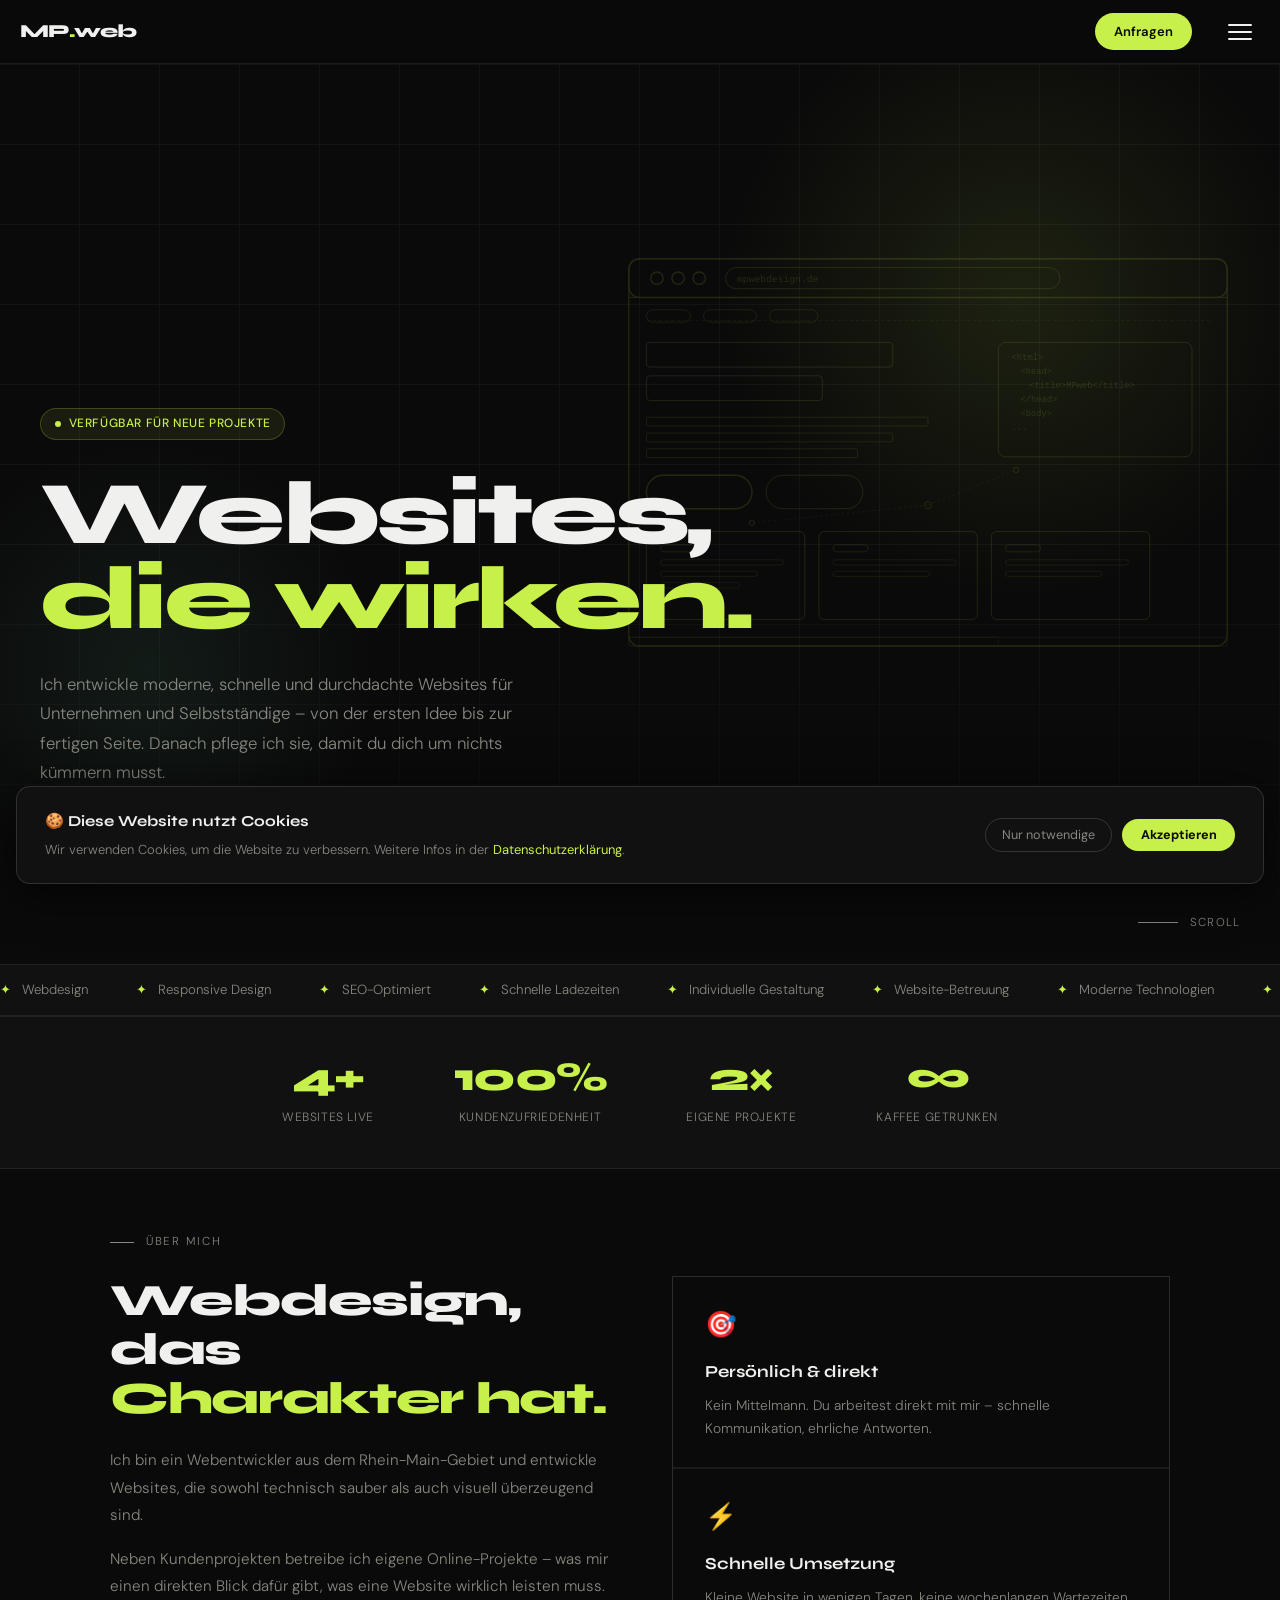
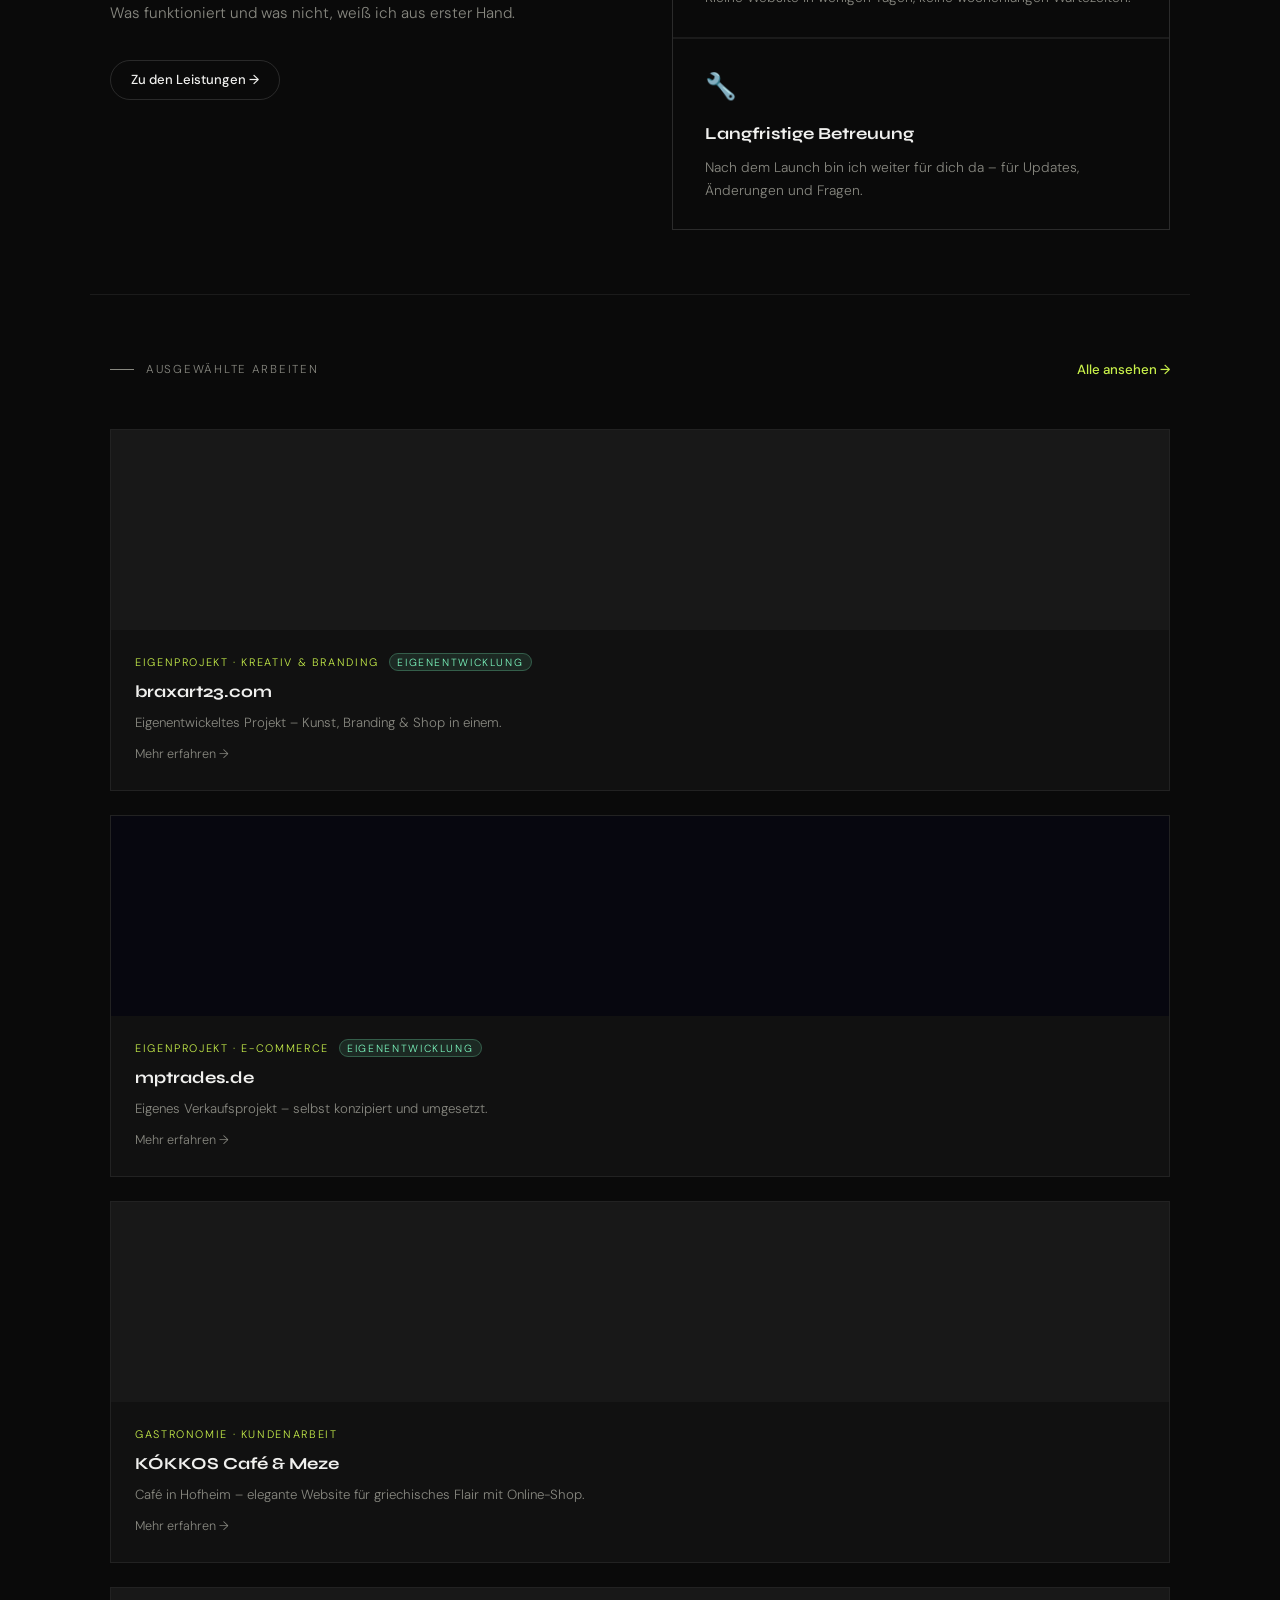
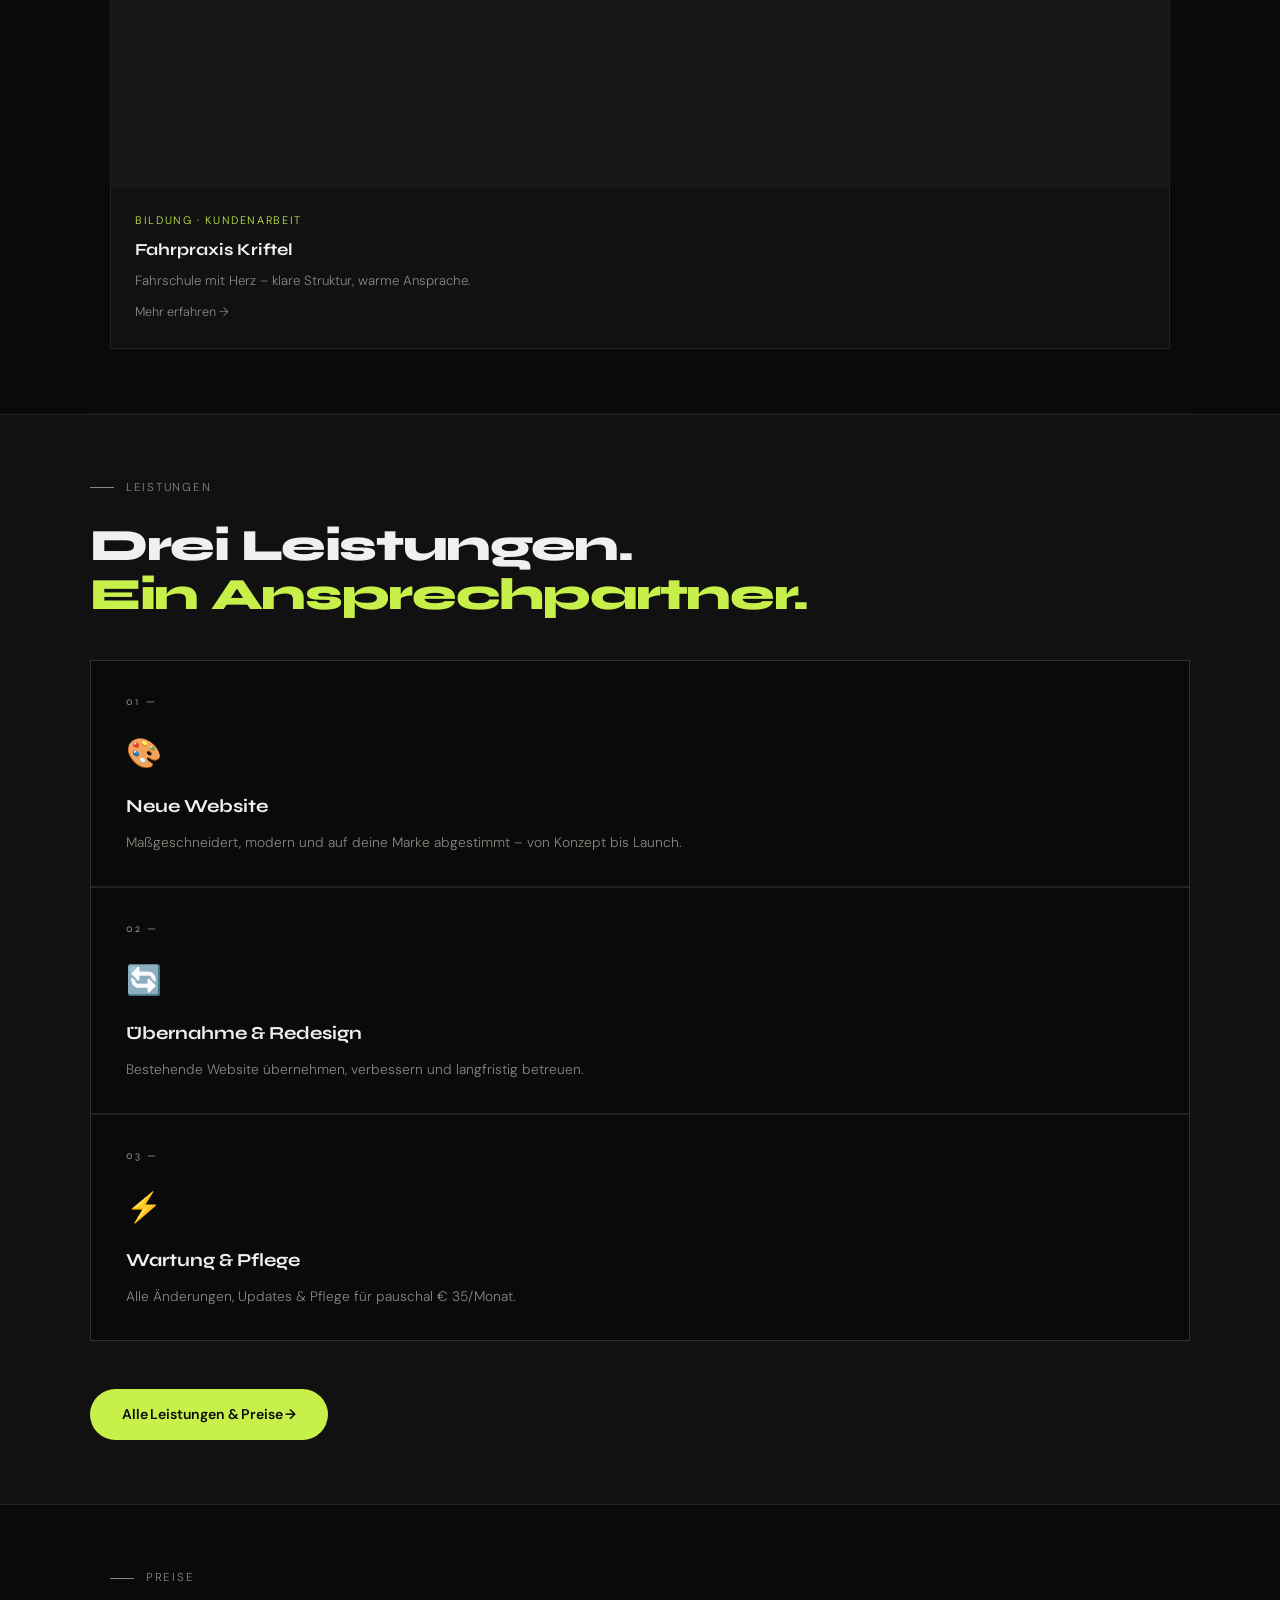
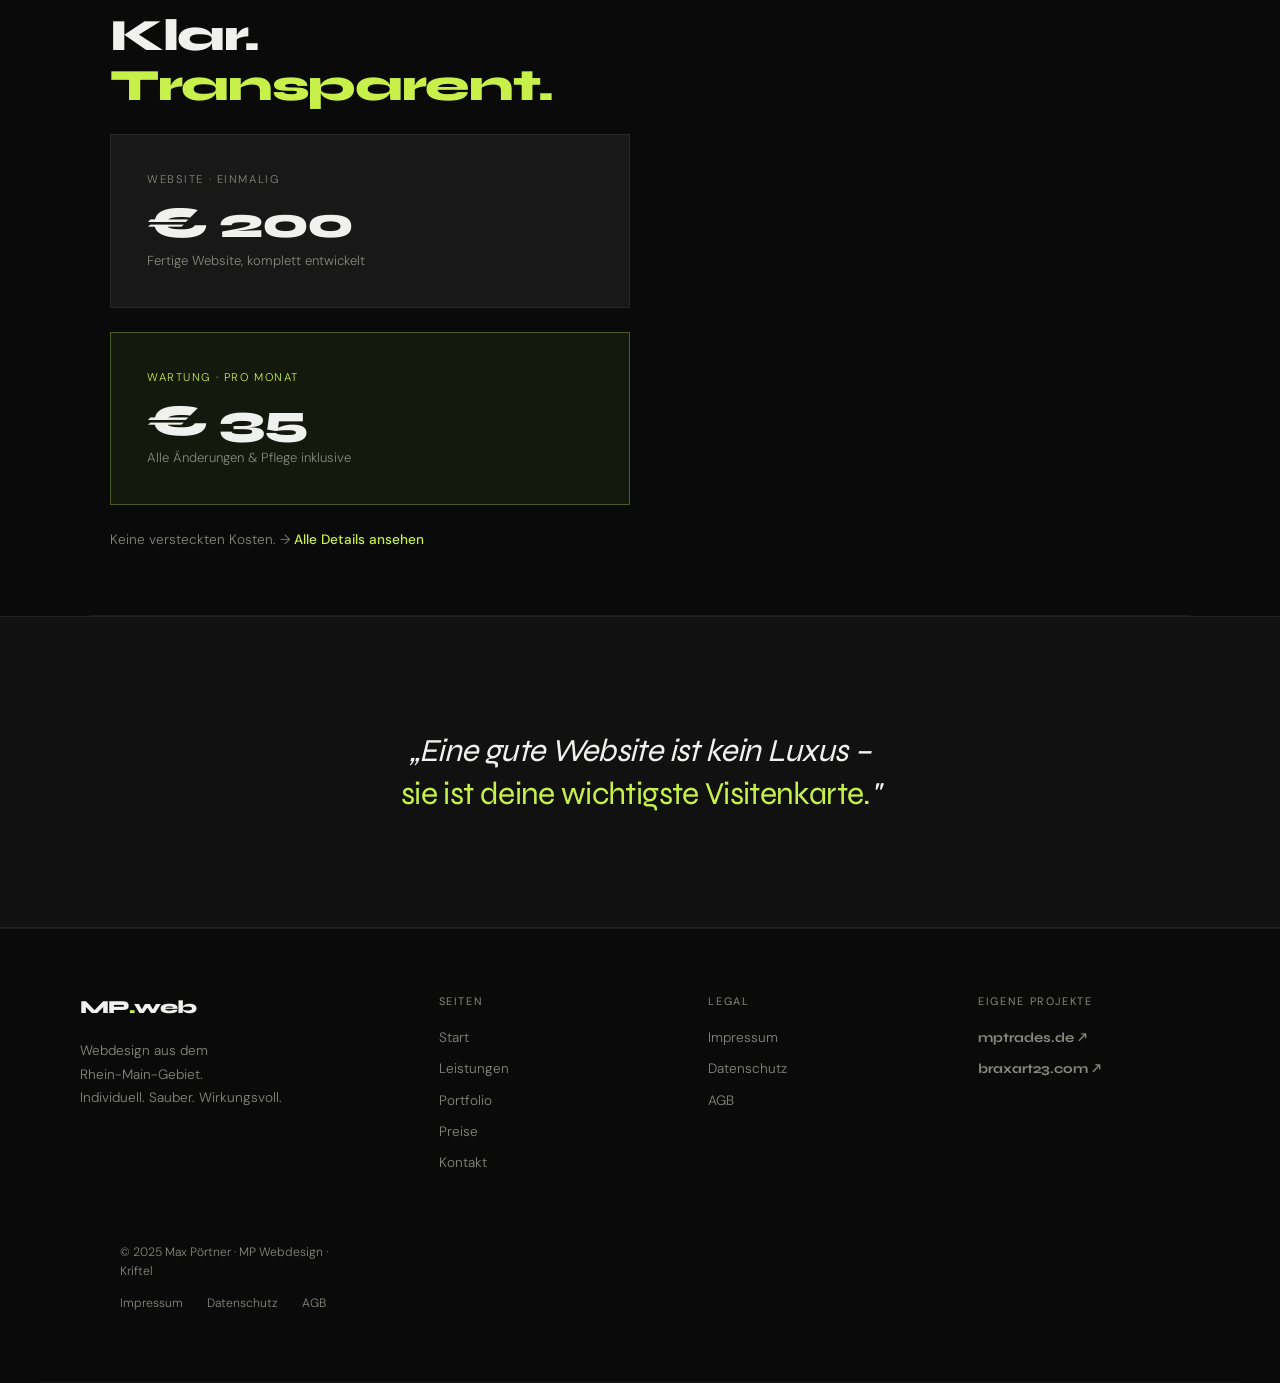
==== index.html @ d07ee836 "Add files via upload" ====
<!DOCTYPE html>
<html lang="de">
<head>
<meta charset="UTF-8"/><meta name="viewport" content="width=device-width,initial-scale=1.0"/>
<title>MP Webdesign – Websites, die wirken.</title>
<link rel="icon" type="image/svg+xml" href="data:image/svg+xml,%3Csvg xmlns='http://www.w3.org/2000/svg' viewBox='0 0 32 32'%3E%3Crect width='32' height='32' rx='6' fill='%230a0a0a'/%3E%3Ctext x='50%25' y='54%25' dominant-baseline='middle' text-anchor='middle' font-family='Arial Black,sans-serif' font-weight='900' font-size='13' fill='%23f0f0ee' letter-spacing='-1'%3EMP%3C/text%3E%3Ccircle cx='25' cy='22' r='4' fill='%23c8f04a'/%3E%3C/svg%3E">
<link rel="preconnect" href="https://fonts.googleapis.com">
<link href="https://fonts.googleapis.com/css2?family=Syne:wght@400;600;700;800&family=DM+Sans:opsz,wght@9..40,300;9..40,400;9..40,500&display=swap" rel="stylesheet">
<style>
*,*::before,*::after{box-sizing:border-box;margin:0;padding:0}
html{scroll-behavior:smooth}
body{padding-top:64px;background:#0a0a0a;color:#f0f0ee;font-family:'DM Sans',sans-serif;font-weight:300;line-height:1.6;overflow-x:hidden}
:root{--bg:#0a0a0a;--s1:#111;--s2:#181818;--s3:#1e1e1e;--b:rgba(255,255,255,.07);--b2:rgba(255,255,255,.13);--text:#f0f0ee;--muted:#888880;--accent:#c8f04a;--accent2:#7df9c0}

/* ── NAV ── */
nav{position:fixed;top:0;left:0;right:0;z-index:500;height:64px;padding:0 2rem;
  display:flex;align-items:center;justify-content:space-between;
  background:rgba(10,10,10,.97);border-bottom:1px solid rgba(255,255,255,.08)}
.nav-logo{font-family:'Syne',sans-serif;font-weight:800;font-size:1.15rem;
  letter-spacing:-.03em;color:#f0f0ee;text-decoration:none}
.nav-logo span{color:#c8f04a}
/* nav-links HIDDEN by default, toggled by JS */
.nav-links{list-style:none;display:none;position:absolute;top:64px;left:0;right:0;
  flex-direction:column;background:#0d0d0d;border-bottom:1px solid rgba(255,255,255,.08);
  padding:1rem 0;gap:0;z-index:499}
.nav-links.open{display:flex}
.nav-links li{width:100%}
.nav-links a{color:#888880;text-decoration:none;font-size:.95rem;font-weight:400;
  display:block;padding:.85rem 2rem;transition:color .2s,background .2s;border-left:3px solid transparent}
.nav-links a:hover{color:#f0f0ee;background:rgba(255,255,255,.04);border-left-color:#c8f04a}
.nav-links a.active{color:#f0f0ee;border-left-color:#c8f04a}
.nav-cta{background:#c8f04a;color:#0a0a0a;padding:.48rem 1.2rem;border-radius:100px;
  font-family:'DM Sans',sans-serif;font-size:.82rem;font-weight:600;text-decoration:none;
  border:none;cursor:pointer;display:inline-flex;align-items:center;
  transition:transform .2s,box-shadow .2s;white-space:nowrap}
.nav-cta:hover{transform:translateY(-1px);box-shadow:0 8px 24px rgba(200,240,74,.3)}
/* BURGER - always visible */
.burger{background:none;border:none;cursor:pointer;padding:8px;
  display:flex;flex-direction:column;gap:5px;z-index:600;margin-left:1rem}
.burger span{display:block;width:24px;height:2px;background:#f0f0ee;
  transition:all .3s ease;transform-origin:center;border-radius:2px}
.burger.open span:nth-child(1){transform:translateY(7px) rotate(45deg)}
.burger.open span:nth-child(2){opacity:0;transform:scaleX(0)}
.burger.open span:nth-child(3){transform:translateY(-7px) rotate(-45deg)}
/* NAV WRAPPER right side */
.nav-right{display:flex;align-items:center;gap:.75rem}


/* HERO */
.hero{min-height:100vh;display:flex;flex-direction:column;justify-content:flex-end;
  padding:0 2.5rem 5rem;position:relative;overflow:hidden;isolation:isolate}
.hero-grid{position:absolute;inset:0;
  background-image:linear-gradient(to bottom,transparent 55%,#0a0a0a 100%),
    repeating-linear-gradient(0deg,transparent,transparent 79px,var(--b) 80px),
    repeating-linear-gradient(90deg,transparent,transparent 79px,var(--b) 80px);
  background-size:100% 100%,80px 80px,80px 80px;z-index:0;pointer-events:none}
.glow-r{pointer-events:none;position:absolute;top:-10%;right:-5%;width:650px;height:650px;
  background:radial-gradient(circle,rgba(200,240,74,.1) 0%,transparent 65%);pointer-events:none}
.glow-l{pointer-events:none;position:absolute;bottom:5%;left:-8%;width:500px;height:500px;
  background:radial-gradient(circle,rgba(125,249,192,.07) 0%,transparent 65%);pointer-events:none}
.avail{display:inline-flex;align-items:center;gap:.5rem;
  background:rgba(200,240,74,.08);border:1px solid rgba(200,240,74,.22);
  color:var(--accent);padding:.32rem .85rem;border-radius:100px;
  font-size:.75rem;font-weight:500;letter-spacing:.05em;text-transform:uppercase;
  margin-bottom:2rem;animation:fadeUp .8s ease both}
.avail-dot{width:6px;height:6px;background:var(--accent);border-radius:50%;
  display:inline-block;animation:pulse 2s ease infinite}
.hero h1{font-family:'Syne',sans-serif;font-size:clamp(3.2rem,7vw,8rem);
  font-weight:800;line-height:.95;letter-spacing:-.04em;margin-bottom:1.75rem;
  animation:fadeUp .8s ease .1s both}
.hero h1 span{color:var(--accent)}
.hero-body{max-width:500px;color:var(--muted);font-size:1.05rem;font-weight:300;
  line-height:1.75;margin-bottom:2.75rem;animation:fadeUp .8s ease .2s both}
.hero-btns{display:flex;gap:1rem;align-items:center;flex-wrap:wrap;animation:fadeUp .8s ease .3s both}
.scroll-hint{position:absolute;bottom:2rem;right:2.5rem;z-index:1;
  display:flex;align-items:center;gap:.75rem;color:var(--muted);
  font-size:.72rem;letter-spacing:.1em;text-transform:uppercase}
.scroll-line{width:40px;height:1px;background:var(--muted);animation:lineGrow 2s ease infinite}

/* BUTTONS */
.btn-f{display:inline-flex;align-items:center;gap:.4rem;padding:.875rem 2rem;
  border-radius:100px;background:var(--accent);color:#0a0a0a;font-family:'DM Sans',sans-serif;
  font-size:.88rem;font-weight:600;letter-spacing:-.01em;text-decoration:none;border:none;
  cursor:pointer;transition:transform .2s,box-shadow .2s}
.btn-f:hover{transform:translateY(-2px);box-shadow:0 12px 36px rgba(200,240,74,.25)}
.btn-f.sm{padding:.55rem 1.25rem;font-size:.82rem}
.btn-o{display:inline-flex;align-items:center;gap:.4rem;padding:.875rem 2rem;
  border-radius:100px;background:none;color:var(--text);border:1px solid var(--b2);
  font-family:'DM Sans',sans-serif;font-size:.88rem;font-weight:500;text-decoration:none;
  cursor:pointer;transition:border-color .2s,background .2s}
.btn-o:hover{border-color:rgba(255,255,255,.28);background:var(--s1)}
.btn-o.sm{padding:.55rem 1.25rem;font-size:.82rem}

/* EYE */
.eye{display:flex;align-items:center;gap:.75rem;margin-bottom:1.5rem}
.eye::before{content:'';width:24px;height:1px;background:var(--muted)}
.eye span{color:var(--muted);font-size:.72rem;letter-spacing:.15em;text-transform:uppercase}

/* MARQUEE */
.mq{overflow:hidden;padding:.9rem 0;border-top:1px solid var(--b);
  border-bottom:1px solid var(--b);background:var(--s1)}
.mq-t{display:flex;gap:3rem;width:max-content;animation:mq 22s linear infinite}
.mq-i{display:flex;align-items:center;gap:.7rem;color:var(--muted);font-size:.83rem;white-space:nowrap}
.mq-i span{color:var(--accent)}

/* STATS */
.stats{border-top:1px solid var(--b);border-bottom:1px solid var(--b);
  padding:2.5rem 2.5rem;display:flex;justify-content:center;gap:5rem;
  background:var(--s1);flex-wrap:wrap}
.sn{font-family:'Syne',sans-serif;font-size:2.5rem;font-weight:800;
  letter-spacing:-.04em;color:var(--accent);display:block;line-height:1;margin-bottom:.35rem}
.sl{color:var(--muted);font-size:.75rem;letter-spacing:.05em;text-transform:uppercase}

/* SECTION */
.sec{padding:5.5rem 2.5rem;max-width:1100px;margin:0 auto}
.sh2{font-family:'Syne',sans-serif;font-size:clamp(1.9rem,3.5vw,3rem);
  font-weight:800;letter-spacing:-.03em;line-height:1.1;margin-bottom:1.5rem}
.sh2 span{color:var(--accent)}
.sdark{background:var(--s1);border-top:1px solid var(--b);border-bottom:1px solid var(--b);padding:5.5rem 2.5rem}
.sdark .inner{max-width:1100px;margin:0 auto}

/* ABOUT GRID */
.about-g{display:grid;grid-template-columns:1fr 1fr;gap:4rem;align-items:start}
.ac{display:flex;flex-direction:column;gap:1.5px;background:var(--b);border:1px solid var(--b)}
.acard{background:var(--bg);padding:1.75rem 2rem;position:relative;overflow:hidden;transition:background .3s}
.acard:hover{background:var(--s1)}
.acard::after{content:'';position:absolute;bottom:0;left:0;height:2px;width:0;background:var(--accent);transition:width .4s}
.acard:hover::after{width:100%}
.acard-ic{font-size:1.6rem;display:block;margin-bottom:.85rem}
.acard h3{font-family:'Syne',sans-serif;font-size:1.05rem;font-weight:700;margin-bottom:.5rem}
.acard p{color:var(--muted);font-size:.86rem;line-height:1.65}

/* LEISTUNGEN CARDS */
.lg{display:grid;grid-template-columns:repeat(3,1fr);gap:1.5px;background:var(--b);border:1px solid var(--b)}
.lc{background:var(--bg);padding:2rem 2.2rem;position:relative;overflow:hidden;transition:background .3s}
.lc:hover{background:var(--s1)}
.lc::after{content:'';position:absolute;bottom:0;left:0;height:2px;width:0;background:var(--accent);transition:width .4s}
.lc:hover::after{width:100%}
.lc-n{font-family:'Syne',sans-serif;font-size:.7rem;letter-spacing:.2em;color:var(--muted);margin-bottom:1.2rem;display:block}
.lc-ic{font-size:1.8rem;display:block;margin-bottom:1rem}
.lc h3{font-family:'Syne',sans-serif;font-size:1.15rem;font-weight:700;margin-bottom:.6rem}
.lc p{color:var(--muted);font-size:.86rem;line-height:1.7}

/* PORTFOLIO CARDS with iframe previews */
.pg{display:grid;grid-template-columns:repeat(2,1fr);gap:1.5rem}
.pc{background:var(--s1);border:1px solid var(--b);text-decoration:none;color:inherit;
  display:block;overflow:hidden;transition:transform .3s,border-color .3s,box-shadow .3s}
.pc:hover{transform:translateY(-4px);border-color:rgba(200,240,74,.3);box-shadow:0 20px 60px rgba(0,0,0,.5)}
.pc-thumb{width:100%;aspect-ratio:16/9;position:relative;overflow:hidden;background:var(--s2)}
.pc-thumb iframe{width:200%;height:200%;transform:scale(.5);transform-origin:top left;
  border:none;pointer-events:none;display:block}
.pc-overlay{position:absolute;inset:0;background:transparent}
.pc-info{padding:1.5rem}
.pc-tag{font-size:.68rem;letter-spacing:.15em;text-transform:uppercase;color:var(--accent);display:block;margin-bottom:.5rem}
.pc-info h3{font-family:'Syne',sans-serif;font-size:1.05rem;font-weight:700;margin-bottom:.35rem}
.pc-info p{color:var(--muted);font-size:.83rem;line-height:1.6}
.pc-arrow{display:inline-flex;align-items:center;gap:.4rem;color:var(--muted);font-size:.79rem;margin-top:.7rem;transition:color .2s,gap .2s}
.pc:hover .pc-arrow{color:var(--accent);gap:.65rem}
.own-b{background:rgba(125,249,192,.1);border:1px solid rgba(125,249,192,.25);color:var(--accent2);font-size:.65rem;padding:.1rem .45rem;border-radius:100px;margin-left:.35rem}

/* PRICES */
.pc2{display:grid;grid-template-columns:1fr 1fr;gap:1.5rem;max-width:520px;margin-bottom:1.5rem}
.pcard{padding:2.25rem;border:1px solid var(--b);background:var(--s2)}
.pcard.hi{background:rgba(200,240,74,.06);border-color:rgba(200,240,74,.3)}
.pl{font-size:.7rem;letter-spacing:.14em;text-transform:uppercase;color:var(--muted);margin-bottom:.75rem;display:block}
.pcard.hi .pl{color:var(--accent)}
.pa{font-family:'Syne',sans-serif;font-size:2.75rem;font-weight:800;letter-spacing:-.04em;line-height:1;margin-bottom:.3rem}
.ps{color:var(--muted);font-size:.82rem}

/* QUOTE */
.qt{padding:7rem 2.5rem;text-align:center;border-top:1px solid var(--b);border-bottom:1px solid var(--b);background:var(--s1)}
.qt blockquote{font-family:'Syne',sans-serif;font-size:clamp(1.4rem,2.5vw,2.3rem);font-weight:400;line-height:1.35;letter-spacing:-.02em;color:var(--text);max-width:780px;margin:0 auto;font-style:italic}
.qt blockquote span{color:var(--accent);font-style:normal}

/* FOOTER */
footer{border-top:1px solid var(--b)}
.fi{display:grid;grid-template-columns:1fr 1fr 1fr;gap:4rem;padding:4rem 2.5rem 3rem;border-bottom:1px solid var(--b)}
.fb p{color:var(--muted);font-size:.85rem;line-height:1.75;font-weight:300;margin-top:.85rem}
.fn{display:flex;flex-direction:column;gap:.6rem}
.fn a{color:var(--muted);text-decoration:none;font-size:.85rem;font-weight:300;transition:color .2s}
.fn a:hover{color:var(--text)}
.fs{font-size:.68rem;letter-spacing:.12em;text-transform:uppercase;color:var(--muted);margin-bottom:.25rem;display:block}
.fp{display:flex;flex-direction:column;gap:.6rem}
.fp a{color:var(--muted);text-decoration:none;font-family:'Syne',sans-serif;font-weight:700;font-size:.85rem;transition:color .2s}
.fp a:hover{color:var(--accent)}
.fbot{padding:1.3rem 2.5rem;display:flex;justify-content:space-between;align-items:center;flex-wrap:wrap;gap:1rem;box-sizing:border-box;width:100%}
.fbot p,.fbot a{color:var(--muted);font-size:.76rem;text-decoration:none;transition:color .2s}
.fbot a:hover{color:var(--text)}

/* REVEAL */
.rev{opacity:0;transform:translateY(22px);transition:opacity .7s ease,transform .7s ease}
.rev.vis{opacity:1;transform:none}

/* ANIMATIONS */
@keyframes fadeUp{from{opacity:0;transform:translateY(28px)}to{opacity:1;transform:translateY(0)}}
@keyframes mq{from{transform:translateX(0)}to{transform:translateX(-50%)}}
@keyframes pulse{0%,100%{opacity:1;transform:scale(1)}50%{opacity:.5;transform:scale(.7)}}
@keyframes lineGrow{0%{width:10px;opacity:.3}50%{width:40px;opacity:1}100%{width:10px;opacity:.3}}

/* RESPONSIVE */

  .lg{grid-template-columns:1fr}
  .pg{grid-template-columns:1fr}
  .fi{grid-template-columns:1fr;gap:2rem}
  .pc2{grid-template-columns:1fr}
  .sec{padding:4rem 1.25rem}
  .sdark{padding:4rem 1.25rem}
  nav{padding:0 1.25rem}
}




/* ── FOOTER CENTERING ── */
footer{border-top:1px solid rgba(255,255,255,.07);width:100%;box-sizing:border-box}
.footer-wrap{max-width:1200px;margin:0 auto;width:100%}
.footer-grid{display:grid;grid-template-columns:1.4fr 1fr 1fr 1fr;gap:3rem;
  padding:4rem 2.5rem 3rem;border-bottom:1px solid rgba(255,255,255,.07);
  box-sizing:border-box;width:100%}
.footer-bottom{padding:1.3rem 2.5rem;display:flex;justify-content:space-between;
  align-items:center;flex-wrap:wrap;gap:.75rem;box-sizing:border-box;width:100%}
.footer-bottom p,.footer-bottom a{color:#888880;font-size:.76rem;text-decoration:none;transition:color .2s}
.footer-bottom a:hover{color:#f0f0ee}
@media(max-width:860px){
  .footer-grid{grid-template-columns:1fr 1fr!important;gap:2rem!important;padding:2.5rem 1.25rem!important}
  .footer-bottom{padding:1rem 1.25rem!important;flex-direction:column!important;text-align:center!important;gap:.5rem!important}
  .footer-bottom div{justify-content:center!important}
}
@media(max-width:500px){
  .footer-grid{grid-template-columns:1fr!important}
}
</style>
</head>
<body>
<style id="mobileFix">
/* ══════════════════════════════════════════
   DEFINITIVE MOBILE FIX – alle Seiten
   ══════════════════════════════════════════ */

/* 1. Prevent ALL horizontal scroll */
html { overflow-x: hidden !important; }
body { overflow-x: hidden !important; max-width: 100vw !important; }

/* 2. Nav always fixed at top */
nav { position: fixed !important; top: 0 !important; left: 0 !important;
      right: 0 !important; z-index: 500 !important; }

/* 3. Cookie banner never clipped */
#cookieBanner {
  position: fixed !important; z-index: 9999 !important;
  left: 1rem !important; right: 1rem !important;
  bottom: 1rem !important; width: auto !important;
  transform: none !important; max-width: none !important;
}

/* 4. Iframes fill container properly */
.pc-thumb {
  width: 100% !important; height: 200px !important;
  aspect-ratio: unset !important; overflow: hidden !important;
  position: relative !important;
}
.pc-thumb iframe {
  position: absolute !important; top: 0 !important; left: 0 !important;
  width: 200% !important; height: 200% !important;
  transform: scale(0.5) !important; transform-origin: top left !important;
  border: none !important; pointer-events: none !important;
}
.proj-img-wrap { overflow: hidden !important; }
.proj-img-wrap iframe {
  width: 200% !important; height: 200% !important;
  transform: scale(0.5) !important; transform-origin: top left !important;
  border: none !important; pointer-events: none !important; display: block !important;
}
.pj-thumb { overflow: hidden !important; position: relative !important; }
.pj-thumb iframe {
  position: absolute !important; top: 0 !important; left: 0 !important;
  width: 200% !important; height: 200% !important;
  transform: scale(0.5) !important; transform-origin: top left !important;
  border: none !important; pointer-events: none !important;
}

@media (max-width: 860px) {

  /* ── PAGE HERO PADDING FIX (text not cut off) ── */
  .ph, .page-hero {
    padding-top: 3.5rem !important;
    padding-bottom: 2.5rem !important;
    padding-left: 1.25rem !important;
    padding-right: 1.25rem !important;
  }
  .ph h1, .page-hero h1 {
    font-size: clamp(2.2rem, 8vw, 3.5rem) !important;
    margin-bottom: 1rem !important;
  }

  /* ── HERO ── */
  .hero {
    padding: 3rem 1.25rem 3rem !important;
    min-height: unset !important;
  }
  .hero h1 { font-size: clamp(2rem, 8vw, 3.5rem) !important; }
  .hero-body { font-size: .9rem !important; max-width: 100% !important; }
  .hero-btns {
    flex-direction: column !important; width: 100% !important; gap: .75rem !important;
  }
  .hero-btns a { width: 100% !important; justify-content: center !important; }

  /* ── ALL SECTION PADDING ── */
  .sec, .section, .sdark, .section-dark,
  .pricing-hero, .legal-page, .lp2, .page {
    padding-left: 1.25rem !important;
    padding-right: 1.25rem !important;
  }

  /* ── GRIDS → 1 COLUMN ── */
  .about-g, .lg, .pg, .pc2, .plans, .card-grid, .portfolio-grid,
  .price-cards, .contact-grid, .cg, .features-grid, .info-row,
  .proc, .process-grid, .fi {
    grid-template-columns: 1fr !important;
  }

  /* All inline grid → 1 col */
  [style*="grid-template-columns"] {
    grid-template-columns: 1fr !important;
    min-width: 0 !important;
  }

  /* ── INLINE PADDING REDUCTION ── */
  [style*="padding:2.5rem"]  { padding: 1.25rem !important; }
  [style*="padding:4rem 3rem"] { padding: 1.5rem 1.25rem !important; }
  [style*="padding:5.5rem 3rem"] { padding: 2rem 1.25rem !important; }
  [style*="padding:4rem 2.5rem"] { padding: 1.75rem 1.25rem !important; }

  /* ── TYPOGRAPHY ── */
  .sh2, .section-h2 { font-size: clamp(1.5rem, 6vw, 2.2rem) !important; }
  .lh { font-size: clamp(1.3rem, 5vw, 2rem) !important; }
  [style*="text-align:right"] { text-align: left !important; }
  [style*="min-width:120px"] { min-width: 0 !important; }

  /* ── PORTFOLIO ── */
  .proj-acc-inner { flex-direction: column !important; }
  .proj-img-wrap { flex: 0 0 200px !important; height: 200px !important; }
  .proj-right { min-height: 0 !important; }
  .pj, .proj-item { grid-template-columns: 1fr !important; direction: ltr !important; }
  .pj * { direction: ltr !important; }
  .pji, .proj-info { padding: 1.5rem 1.25rem !important; }

  /* ── LEISTUNGEN ACCORDION ── */
  .acc-inner { grid-template-columns: 1fr !important; padding-left: 0 !important; }
  .li, .leistung-item { grid-template-columns: 36px 1fr !important; }
  .li > *:last-child, .leistung-item > *:last-child { grid-column: 2 !important; }
  .pstep, .process-step {
    border-right: none !important;
    border-bottom: 1px solid rgba(255,255,255,.07) !important;
  }

  /* ── PREISE ── */
  .plans { grid-template-columns: 1fr !important; }
  .plan { width: 100% !important; min-width: 0 !important; overflow: visible !important; }
  .plan-top, .plan-cta, .plan-features {
    padding-left: 1.25rem !important; padding-right: 1.25rem !important;
  }
  .plan-price { font-size: 2.2rem !important; }
  .price-card-top { flex-direction: column !important; }
  .price-big { text-align: left !important; }

  /* ── CONTACT ── */
  .cl, .contact-left {
    border-right: none !important;
    border-bottom: 1px solid rgba(255,255,255,.07) !important;
    padding: 2rem 1.25rem !important;
  }
  .cr, .contact-right { padding: 2rem 1.25rem !important; }

  /* ── STATS ── */
  .stats, .stats-bar {
    gap: 1.25rem !important; padding: 1.5rem 1.25rem !important;
    flex-wrap: wrap !important; justify-content: center !important;
  }
  .sn, .stat-n { font-size: 1.9rem !important; }

  /* ── TABLES ── */
  .pt, .compare, .price-table { overflow-x: auto !important; }

  /* ── MISC ── */
  [style*="width:55%"][style*="opacity"] { display: none !important; }
  .scroll-hint { display: none !important; }
  .mq, .marquee-wrap { overflow: hidden !important; }
  nav { padding: 0 1.25rem !important; height: 56px !important; }
  [style*="border-right:1px solid rgba(255"] {
    border-right: none !important;
    border-bottom: 1px solid rgba(255,255,255,.07) !important;
  }
  [style*="border-right:1px solid rgba(200,240"] {
    border-right: none !important;
    border-bottom: 1px solid rgba(200,240,74,.12) !important;
  }
  .cta-group { flex-direction: column !important; align-items: stretch !important; }
  .cta-group a { text-align: center !important; justify-content: center !important; }
  .btn-f, .btn-o { width: 100% !important; justify-content: center !important; }

  /* ── PC-THUMB on mobile ── */
  .pc-thumb { height: 180px !important; }

  /* ── WARTUNG ── */
  .price-card-main [style*="grid-template-columns"] {
    grid-template-columns: 1fr !important;
  }
  .features-grid { grid-template-columns: 1fr !important; }
  .info-row { grid-template-columns: 1fr !important; }
}

/* ── FOOTER CENTERING ── */
  .fbot { padding: 1rem 1.25rem !important; }
  footer { width: 100% !important; overflow: hidden !important; }
  [style*="padding:4rem 2.5rem 3rem"] { padding: 2.5rem 1.25rem !important; }

@media (max-width: 500px) {
  body { padding-top: 56px !important; }
  [style*="grid-template-columns"] { grid-template-columns: 1fr !important; }
  .fi { grid-template-columns: 1fr !important; }
  .fbot { flex-direction: column !important; text-align: center !important; gap: .5rem !important; }
  .hero h1 { font-size: clamp(1.8rem, 7vw, 2.5rem) !important; }
  .pc-thumb { height: 150px !important; }
  nav { padding: 0 1rem !important; }
  .ph h1 { font-size: clamp(1.9rem, 7vw, 2.5rem) !important; }
}
</style>
<!-- ── NAV ── -->
<nav id="nav">
  <a href="index.html" class="nav-logo">MP<span style="color:#c8f04a">.</span>web</a>
  <div class="nav-right">
    <a href="kontakt.html" class="nav-cta">Anfragen</a>
    <button class="burger" id="burger" onclick="toggleMob()" aria-label="Menü">
      <span></span><span></span><span></span>
    </button>
  </div>
  <ul class="nav-links" id="navLinks">
    <li><a href="index.html" class="active"  onclick="closeMob()">Start</a></li>
    <li><a href="leistungen.html"  onclick="closeMob()">Leistungen</a></li>
    <li><a href="portfolio.html"  onclick="closeMob()">Portfolio</a></li>
    <li><a href="preise.html"  onclick="closeMob()">Preise</a></li>
    <li><a href="kontakt.html"  onclick="closeMob()">Kontakt</a></li>
  </ul>
</nav>

<!-- ── HERO ── -->
<header class="hero">
  <div class="hero-grid"></div><div class="glow-r"></div><div class="glow-l"></div>

  <!-- Decorative transparent tech graphic -->
  <div style="position:absolute;right:0;top:0;bottom:0;width:55%;z-index:0;pointer-events:none;overflow:hidden;opacity:.13">
    <svg viewBox="0 0 800 700" xmlns="http://www.w3.org/2000/svg" style="width:100%;height:100%;object-fit:cover">
      <!-- Browser window mockup -->
      <rect x="60" y="60" width="680" height="440" rx="12" fill="none" stroke="#c8f04a" stroke-width="1.5"/>
      <rect x="60" y="60" width="680" height="44" rx="12" fill="none" stroke="#c8f04a" stroke-width="1.5"/>
      <line x1="60" y1="104" x2="740" y2="104" stroke="#c8f04a" stroke-width="1"/>
      <!-- browser dots -->
      <circle cx="92" cy="82" r="7" fill="none" stroke="#c8f04a" stroke-width="1.5"/>
      <circle cx="116" cy="82" r="7" fill="none" stroke="#c8f04a" stroke-width="1.5"/>
      <circle cx="140" cy="82" r="7" fill="none" stroke="#c8f04a" stroke-width="1.5"/>
      <!-- URL bar -->
      <rect x="170" y="70" width="380" height="24" rx="12" fill="none" stroke="#c8f04a" stroke-width="1"/>
      <text x="183" y="86" font-family="monospace" font-size="11" fill="#c8f04a">mpwebdesign.de</text>
      <!-- nav bar inside browser -->
      <line x1="80" y1="130" x2="720" y2="130" stroke="#c8f04a" stroke-width=".5" stroke-dasharray="4,3"/>
      <rect x="80" y="118" width="50" height="14" rx="7" fill="none" stroke="#c8f04a" stroke-width=".8"/>
      <rect x="145" y="118" width="60" height="14" rx="7" fill="none" stroke="#c8f04a" stroke-width=".8"/>
      <rect x="220" y="118" width="55" height="14" rx="7" fill="none" stroke="#c8f04a" stroke-width=".8"/>
      <!-- hero text placeholder -->
      <rect x="80" y="155" width="280" height="28" rx="4" fill="none" stroke="#c8f04a" stroke-width="1"/>
      <rect x="80" y="193" width="200" height="28" rx="4" fill="none" stroke="#c8f04a" stroke-width="1"/>
      <rect x="80" y="240" width="320" height="10" rx="2" fill="none" stroke="#c8f04a" stroke-width=".8"/>
      <rect x="80" y="258" width="280" height="10" rx="2" fill="none" stroke="#c8f04a" stroke-width=".8"/>
      <rect x="80" y="276" width="240" height="10" rx="2" fill="none" stroke="#c8f04a" stroke-width=".8"/>
      <!-- CTA button -->
      <rect x="80" y="306" width="120" height="38" rx="19" fill="none" stroke="#c8f04a" stroke-width="1.5"/>
      <rect x="216" y="306" width="110" height="38" rx="19" fill="none" stroke="#c8f04a" stroke-width="1"/>
      <!-- cards row -->
      <rect x="80" y="370" width="180" height="100" rx="6" fill="none" stroke="#c8f04a" stroke-width="1"/>
      <rect x="276" y="370" width="180" height="100" rx="6" fill="none" stroke="#c8f04a" stroke-width="1"/>
      <rect x="472" y="370" width="180" height="100" rx="6" fill="none" stroke="#c8f04a" stroke-width="1"/>
      <!-- card inner lines -->
      <rect x="96" y="385" width="40" height="8" rx="4" fill="none" stroke="#c8f04a" stroke-width=".8"/>
      <rect x="96" y="402" width="140" height="6" rx="3" fill="none" stroke="#c8f04a" stroke-width=".6"/>
      <rect x="96" y="415" width="110" height="6" rx="3" fill="none" stroke="#c8f04a" stroke-width=".6"/>
      <rect x="96" y="428" width="90" height="6" rx="3" fill="none" stroke="#c8f04a" stroke-width=".6"/>
      <rect x="292" y="385" width="40" height="8" rx="4" fill="none" stroke="#c8f04a" stroke-width=".8"/>
      <rect x="292" y="402" width="140" height="6" rx="3" fill="none" stroke="#c8f04a" stroke-width=".6"/>
      <rect x="292" y="415" width="110" height="6" rx="3" fill="none" stroke="#c8f04a" stroke-width=".6"/>
      <rect x="488" y="385" width="40" height="8" rx="4" fill="none" stroke="#c8f04a" stroke-width=".8"/>
      <rect x="488" y="402" width="140" height="6" rx="3" fill="none" stroke="#c8f04a" stroke-width=".6"/>
      <rect x="488" y="415" width="110" height="6" rx="3" fill="none" stroke="#c8f04a" stroke-width=".6"/>
      <!-- floating code snippet -->
      <rect x="480" y="155" width="220" height="130" rx="8" fill="none" stroke="#c8f04a" stroke-width="1"/>
      <text x="495" y="175" font-family="monospace" font-size="10" fill="#c8f04a">&lt;html&gt;</text>
      <text x="505" y="191" font-family="monospace" font-size="10" fill="#c8f04a">&lt;head&gt;</text>
      <text x="515" y="207" font-family="monospace" font-size="10" fill="#c8f04a">&lt;title&gt;MPweb&lt;/title&gt;</text>
      <text x="505" y="223" font-family="monospace" font-size="10" fill="#c8f04a">&lt;/head&gt;</text>
      <text x="505" y="239" font-family="monospace" font-size="10" fill="#c8f04a">&lt;body&gt;</text>
      <text x="495" y="255" font-family="monospace" font-size="10" fill="#c8f04a">...</text>
      <!-- connecting lines / dots -->
      <circle cx="400" cy="340" r="4" fill="none" stroke="#c8f04a" stroke-width="1"/>
      <circle cx="500" cy="300" r="3" fill="none" stroke="#c8f04a" stroke-width="1"/>
      <line x1="400" y1="340" x2="500" y2="300" stroke="#c8f04a" stroke-width=".5" stroke-dasharray="3,3"/>
      <circle cx="200" cy="360" r="3" fill="none" stroke="#c8f04a" stroke-width="1"/>
      <line x1="200" y1="360" x2="400" y2="340" stroke="#c8f04a" stroke-width=".5" stroke-dasharray="3,3"/>
      <!-- bottom status bar -->
      <rect x="60" y="490" width="680" height="10" rx="2" fill="none" stroke="#c8f04a" stroke-width=".5"/>
      <rect x="60" y="490" width="420" height="10" rx="2" fill="none" stroke="#c8f04a" stroke-width=".5"/>
    </svg>
  </div>
  <div style="position:relative;z-index:1">
    <div class="avail"><span class="avail-dot"></span>Verfügbar für neue Projekte</div>
    <h1>Websites,<br><span>die wirken.</span></h1>
    <p class="hero-body">Ich entwickle moderne, schnelle und durchdachte Websites für Unternehmen und Selbstständige – von der ersten Idee bis zur fertigen Seite. Danach pflege ich sie, damit du dich um nichts kümmern musst.</p>
    <div class="hero-btns">
      <a href="kontakt.html" class="btn-f">Projekt starten →</a>
      <a href="portfolio.html" class="btn-o">Arbeiten ansehen</a>
    </div>
  </div>
  <div class="scroll-hint"><div class="scroll-line"></div>Scroll</div>
</header>

<!-- ── MARQUEE ── -->
<div class="mq"><div class="mq-t">
  <span class="mq-i"><span>✦</span>Webdesign</span><span class="mq-i"><span>✦</span>Responsive Design</span><span class="mq-i"><span>✦</span>SEO-Optimiert</span><span class="mq-i"><span>✦</span>Schnelle Ladezeiten</span><span class="mq-i"><span>✦</span>Individuelle Gestaltung</span><span class="mq-i"><span>✦</span>Website-Betreuung</span><span class="mq-i"><span>✦</span>Moderne Technologien</span>
  <span class="mq-i"><span>✦</span>Webdesign</span><span class="mq-i"><span>✦</span>Responsive Design</span><span class="mq-i"><span>✦</span>SEO-Optimiert</span><span class="mq-i"><span>✦</span>Schnelle Ladezeiten</span><span class="mq-i"><span>✦</span>Individuelle Gestaltung</span><span class="mq-i"><span>✦</span>Website-Betreuung</span><span class="mq-i"><span>✦</span>Moderne Technologien</span>
</div></div>

<!-- ── STATS ── -->
<div class="stats">
  <div style="text-align:center"><span class="sn">4+</span><span class="sl">Websites live</span></div>
  <div style="text-align:center"><span class="sn">100%</span><span class="sl">Kundenzufriedenheit</span></div>
  <div style="text-align:center"><span class="sn">2×</span><span class="sl">Eigene Projekte</span></div>
  <div style="text-align:center"><span class="sn">∞</span><span class="sl">Kaffee getrunken</span></div>
</div>

<!-- ── ÜBER MICH ── -->
<section class="sec rev" style="border-bottom:1px solid var(--b)">
  <div class="eye"><span>Über mich</span></div>
  <div class="about-g">
    <div>
      <h2 class="sh2">Webdesign, das<br><span>Charakter hat.</span></h2>
      <p style="color:var(--muted);font-size:.95rem;line-height:1.8;font-weight:300;margin-bottom:1rem">Ich bin ein Webentwickler aus dem Rhein-Main-Gebiet und entwickle Websites, die sowohl technisch sauber als auch visuell überzeugend sind.</p>
      <p style="color:var(--muted);font-size:.95rem;line-height:1.8;font-weight:300;margin-bottom:2rem">Neben Kundenprojekten betreibe ich eigene Online-Projekte – was mir einen direkten Blick dafür gibt, was eine Website wirklich leisten muss. Was funktioniert und was nicht, weiß ich aus erster Hand.</p>
      <a href="leistungen.html" class="btn-o sm">Zu den Leistungen →</a>
    </div>
    <div class="ac">
      <div class="acard"><span class="acard-ic">🎯</span><h3>Persönlich & direkt</h3><p>Kein Mittelmann. Du arbeitest direkt mit mir – schnelle Kommunikation, ehrliche Antworten.</p></div>
      <div class="acard"><span class="acard-ic">⚡</span><h3>Schnelle Umsetzung</h3><p>Kleine Website in wenigen Tagen, keine wochenlangen Wartezeiten.</p></div>
      <div class="acard"><span class="acard-ic">🔧</span><h3>Langfristige Betreuung</h3><p>Nach dem Launch bin ich weiter für dich da – für Updates, Änderungen und Fragen.</p></div>
    </div>
  </div>
</section>

<!-- ── PORTFOLIO PREVIEW ── -->
<section class="sec rev" style="border-bottom:1px solid var(--b)">
  <div style="display:flex;justify-content:space-between;align-items:center;margin-bottom:3rem">
    <div class="eye" style="margin-bottom:0"><span>Ausgewählte Arbeiten</span></div>
    <a href="portfolio.html" style="color:var(--accent);text-decoration:none;font-size:.83rem;font-weight:500">Alle ansehen →</a>
  </div>
    <div class="pg">

    <!-- BRAXART -->
    <a href="portfolio.html#braxart" class="pc">
      <div class="pc-thumb">
        <iframe src="https://braxart23.com" title="braxart23.com" loading="lazy" sandbox="allow-scripts allow-same-origin"></iframe>
        <div class="pc-overlay"></div>
      </div>
      <div class="pc-info">
        <span class="pc-tag">Eigenprojekt · Kreativ & Branding <span class="own-b">Eigenentwicklung</span></span>
        <h3>braxart23.com</h3>
        <p>Eigenentwickeltes Projekt – Kunst, Branding & Shop in einem.</p>
        <span class="pc-arrow">Mehr erfahren →</span>
      </div>
    </a>

    <!-- MPTRADES -->
    <a href="portfolio.html#mptrades" class="pc">
      <div class="pc-thumb" style="position:relative;overflow:hidden;background:#07070f">
        <iframe src="https://mptrades.de" title="mptrades.de" loading="lazy" sandbox="allow-scripts allow-same-origin allow-forms"
          style="width:200%;height:200%;transform:scale(.5);transform-origin:top left;border:none;pointer-events:none;display:block"
          onload="try{var d=this.contentDocument||this.contentWindow.document;['button','a'].forEach(function(tag){d.querySelectorAll(tag).forEach(function(b){var t=(b.textContent||b.innerText||'').toLowerCase().trim();if(t.match(/accept|agree|ok$|verstanden|schlie|close|dismiss|weiter|continue|akzept/)){b.click();}});});}catch(e){}"></iframe>
        <div class="pc-overlay" style="position:absolute;inset:0"></div>
      </div>
      <div class="pc-info">
        <span class="pc-tag">Eigenprojekt · E-Commerce <span class="own-b">Eigenentwicklung</span></span>
        <h3>mptrades.de</h3>
        <p>Eigenes Verkaufsprojekt – selbst konzipiert und umgesetzt.</p>
        <span class="pc-arrow">Mehr erfahren →</span>
      </div>
    </a>

    <!-- KÓKKOS -->
    <a href="portfolio.html#kokkos" class="pc">
      <div class="pc-thumb">
        <iframe src="https://mptrades.github.io/kokkos/" title="KÓKKOS Website" loading="lazy" sandbox="allow-scripts allow-same-origin"></iframe>
        <div class="pc-overlay"></div>
      </div>
      <div class="pc-info">
        <span class="pc-tag">Gastronomie · Kundenarbeit</span>
        <h3>KÓKKOS Café & Meze</h3>
        <p>Café in Hofheim – elegante Website für griechisches Flair mit Online-Shop.</p>
        <span class="pc-arrow">Mehr erfahren →</span>
      </div>
    </a>

    <!-- FAHRPRAXIS -->
    <a href="portfolio.html#fahrpraxis" class="pc">
      <div class="pc-thumb">
        <iframe src="https://mptrades.github.io/fahrpraxiskriftel/" title="Fahrpraxis Website" loading="lazy" sandbox="allow-scripts allow-same-origin"></iframe>
        <div class="pc-overlay"></div>
      </div>
      <div class="pc-info">
        <span class="pc-tag">Bildung · Kundenarbeit</span>
        <h3>Fahrpraxis Kriftel</h3>
        <p>Fahrschule mit Herz – klare Struktur, warme Ansprache.</p>
        <span class="pc-arrow">Mehr erfahren →</span>
      </div>
    </a>

  </div>
</section>

<!-- ── LEISTUNGEN STRIP ── -->
<div class="sdark rev">
  <div class="inner">
    <div class="eye"><span>Leistungen</span></div>
    <h2 class="sh2" style="margin-bottom:2.5rem">Drei Leistungen.<br><span>Ein Ansprechpartner.</span></h2>
    <div class="lg" style="margin-bottom:3rem">
      <div class="lc"><span class="lc-n">01 —</span><span class="lc-ic">🎨</span><h3>Neue Website</h3><p>Maßgeschneidert, modern und auf deine Marke abgestimmt – von Konzept bis Launch.</p></div>
      <div class="lc"><span class="lc-n">02 —</span><span class="lc-ic">🔄</span><h3>Übernahme & Redesign</h3><p>Bestehende Website übernehmen, verbessern und langfristig betreuen.</p></div>
      <div class="lc"><span class="lc-n">03 —</span><span class="lc-ic">⚡</span><h3>Wartung & Pflege</h3><p>Alle Änderungen, Updates & Pflege für pauschal € 35/Monat.</p></div>
    </div>
    <a href="leistungen.html" class="btn-f">Alle Leistungen & Preise →</a>
  </div>
</div>

<!-- ── PREISE ── -->
<section class="sec rev" style="border-bottom:1px solid var(--b)">
  <div class="eye"><span>Preise</span></div>
  <h2 class="sh2">Klar.<br><span>Transparent.</span></h2>
  <div class="pc2">
    <div class="pcard"><span class="pl">Website · Einmalig</span><p class="pa">€ 200</p><p class="ps">Fertige Website, komplett entwickelt</p></div>
    <div class="pcard hi"><span class="pl">Wartung · Pro Monat</span><p class="pa">€ 35</p><p class="ps">Alle Änderungen & Pflege inklusive</p></div>
  </div>
  <p style="color:var(--muted);font-size:.85rem;font-weight:300">Keine versteckten Kosten. →
    <a href="leistungen.html" style="color:var(--accent);text-decoration:none;font-weight:500">Alle Details ansehen</a>
  </p>
</section>

<!-- ── QUOTE ── -->
<div class="qt rev">
  <blockquote>„Eine gute Website ist kein Luxus –<br><span>sie ist deine wichtigste Visitenkarte.</span>"</blockquote>
</div>

<!-- ── FOOTER ── -->
<footer>
  <div class="footer-wrap">
    <div class="footer-grid">
      <!-- Brand -->
      <div>
      <a href="index.html" style="font-family:'Syne',sans-serif;font-weight:800;font-size:1.15rem;letter-spacing:-.03em;color:#f0f0ee;text-decoration:none;display:block;margin-bottom:1rem">MP<span style="color:#c8f04a">.</span>web</a>
      <p style="color:#888880;font-size:.85rem;line-height:1.75;font-weight:300">Webdesign aus dem<br>Rhein-Main-Gebiet.<br>Individuell. Sauber. Wirkungsvoll.</p>
    </div>
      <!-- Seiten -->
      <div>
      <p style="font-size:.68rem;letter-spacing:.15em;text-transform:uppercase;color:#888880;margin-bottom:1rem;font-weight:400">Seiten</p>
      <div style="display:flex;flex-direction:column;gap:.6rem">
        <a href="index.html" style="color:#888880;text-decoration:none;font-size:.85rem;font-weight:300;transition:color .2s" onmouseover="this.style.color='#f0f0ee'" onmouseout="this.style.color='#888880'">Start</a>
        <a href="leistungen.html" style="color:#888880;text-decoration:none;font-size:.85rem;font-weight:300;transition:color .2s" onmouseover="this.style.color='#f0f0ee'" onmouseout="this.style.color='#888880'">Leistungen</a>
        <a href="portfolio.html" style="color:#888880;text-decoration:none;font-size:.85rem;font-weight:300;transition:color .2s" onmouseover="this.style.color='#f0f0ee'" onmouseout="this.style.color='#888880'">Portfolio</a>
        <a href="preise.html" style="color:#888880;text-decoration:none;font-size:.85rem;font-weight:300;transition:color .2s" onmouseover="this.style.color='#f0f0ee'" onmouseout="this.style.color='#888880'">Preise</a>
        <a href="kontakt.html" style="color:#888880;text-decoration:none;font-size:.85rem;font-weight:300;transition:color .2s" onmouseover="this.style.color='#f0f0ee'" onmouseout="this.style.color='#888880'">Kontakt</a>
      </div>
    </div>
      <!-- Legal -->
      <div>
      <p style="font-size:.68rem;letter-spacing:.15em;text-transform:uppercase;color:#888880;margin-bottom:1rem;font-weight:400">Legal</p>
      <div style="display:flex;flex-direction:column;gap:.6rem">
        <a href="impressum.html" style="color:#888880;text-decoration:none;font-size:.85rem;font-weight:300;transition:color .2s" onmouseover="this.style.color='#f0f0ee'" onmouseout="this.style.color='#888880'">Impressum</a>
        <a href="datenschutz.html" style="color:#888880;text-decoration:none;font-size:.85rem;font-weight:300;transition:color .2s" onmouseover="this.style.color='#f0f0ee'" onmouseout="this.style.color='#888880'">Datenschutz</a>
        <a href="agb.html" style="color:#888880;text-decoration:none;font-size:.85rem;font-weight:300;transition:color .2s" onmouseover="this.style.color='#f0f0ee'" onmouseout="this.style.color='#888880'">AGB</a>
      </div>
    </div>
      <!-- Projekte -->
      <div>
      <p style="font-size:.68rem;letter-spacing:.15em;text-transform:uppercase;color:#888880;margin-bottom:1rem;font-weight:400">Eigene Projekte</p>
      <div style="display:flex;flex-direction:column;gap:.6rem">
        <a href="https://mptrades.de" target="_blank" rel="noopener" style="color:#888880;text-decoration:none;font-family:'Syne',sans-serif;font-weight:700;font-size:.85rem;transition:color .2s" onmouseover="this.style.color='#c8f04a'" onmouseout="this.style.color='#888880'">mptrades.de ↗</a>
        <a href="https://braxart23.com" target="_blank" rel="noopener" style="color:#888880;text-decoration:none;font-family:'Syne',sans-serif;font-weight:700;font-size:.85rem;transition:color .2s" onmouseover="this.style.color='#c8f04a'" onmouseout="this.style.color='#888880'">braxart23.com ↗</a>
      </div>
    </div>
    <div class="footer-bottom">
      <p>© 2025 Max Pörtner · MP Webdesign · Kriftel</p>
      <div style="display:flex;gap:1.5rem">
        <a href="impressum.html">Impressum</a>
        <a href="datenschutz.html">Datenschutz</a>
        <a href="agb.html">AGB</a>
      </div>
    </div>
  </div>
</footer>

<script>
window.addEventListener('scroll',function(){
  var n=document.getElementById('nav');
  if(n) n.classList.toggle('scrolled',window.scrollY>50);
});
function toggleMob(){
  var links=document.getElementById('navLinks');
  var burger=document.getElementById('burger');
  var open=links.classList.toggle('open');
  burger.classList.toggle('open',open);
  document.body.style.overflow=open?'hidden':'';
}
function closeMob(){
  var links=document.getElementById('navLinks');
  var burger=document.getElementById('burger');
  if(links) links.classList.remove('open');
  if(burger) burger.classList.remove('open');
  document.body.style.overflow='';
}
var obs=new IntersectionObserver(function(e){e.forEach(function(x){
  if(x.isIntersecting){x.target.classList.add('vis');obs.unobserve(x.target);}
});},{threshold:.07});
document.querySelectorAll('.rev').forEach(function(el){obs.observe(el);});
function toggleFaq(btn){
  var item=btn.closest('.faq-item');
  var wasOpen=item.classList.contains('open');
  document.querySelectorAll('.faq-item.open').forEach(function(i){i.classList.remove('open');});
  if(!wasOpen) item.classList.add('open');
}
</script>


<!-- ── COOKIE BANNER ── -->
<div id="cookieBanner" style="display:none;position:fixed;bottom:1.5rem;left:50%;transform:translateX(-50%);z-index:9999;width:calc(100% - 3rem);max-width:620px;background:#111;border:1px solid rgba(255,255,255,.13);border-radius:14px;padding:1.4rem 1.75rem;box-shadow:0 8px 48px rgba(0,0,0,.7);flex-wrap:wrap;gap:1rem;align-items:center;opacity:0;transition:opacity .35s">
  <div style="flex:1;min-width:220px">
    <p style="font-family:'Syne',sans-serif;font-size:.95rem;font-weight:700;color:#f0f0ee;margin-bottom:.35rem">🍪 Diese Website nutzt Cookies</p>
    <p style="font-size:.81rem;color:#888880;font-weight:300;line-height:1.65">Wir verwenden Cookies, um die Website zu verbessern. Weitere Infos in der <a href="datenschutz.html" style="color:#c8f04a;text-decoration:none;font-weight:400">Datenschutzerklärung</a>.</p>
  </div>
  <div style="display:flex;gap:.65rem;align-items:center;flex-shrink:0">
    <button onclick="denyCookies()" style="background:none;border:1px solid rgba(255,255,255,.15);color:#888880;padding:.48rem 1rem;border-radius:100px;font-family:'DM Sans',sans-serif;font-size:.79rem;cursor:pointer;white-space:nowrap;transition:all .2s" onmouseover="this.style.borderColor='rgba(255,255,255,.3)';this.style.color='#f0f0ee'" onmouseout="this.style.borderColor='rgba(255,255,255,.15)';this.style.color='#888880'">Nur notwendige</button>
    <button onclick="acceptCookies()" style="background:#c8f04a;border:none;color:#0a0a0a;padding:.48rem 1.15rem;border-radius:100px;font-family:'DM Sans',sans-serif;font-size:.79rem;font-weight:700;cursor:pointer;white-space:nowrap;transition:opacity .2s" onmouseover="this.style.opacity='.82'" onmouseout="this.style.opacity='1'">Akzeptieren</button>
  </div>
</div>
<script>
(function(){
  if(!localStorage.getItem('mpweb_cookie_consent')){
    var b=document.getElementById('cookieBanner');
    if(b){
      b.style.display='flex';
      b.style.opacity='0';
      setTimeout(function(){b.style.opacity='1';},50);
    }
  }
})();
function acceptCookies(){
  localStorage.setItem('mpweb_cookie_consent','all');
  hideCookieBanner();
}
function denyCookies(){
  localStorage.setItem('mpweb_cookie_consent','necessary');
  hideCookieBanner();
}
function hideCookieBanner(){
  var b=document.getElementById('cookieBanner');
  if(b){
    b.style.transition='opacity .35s,transform .35s';
    b.style.opacity='0';
    b.style.transform='translateX(-50%) translateY(16px)';
    setTimeout(function(){b.style.display='none';},380);
  }
}
</script>
</body>
</html>
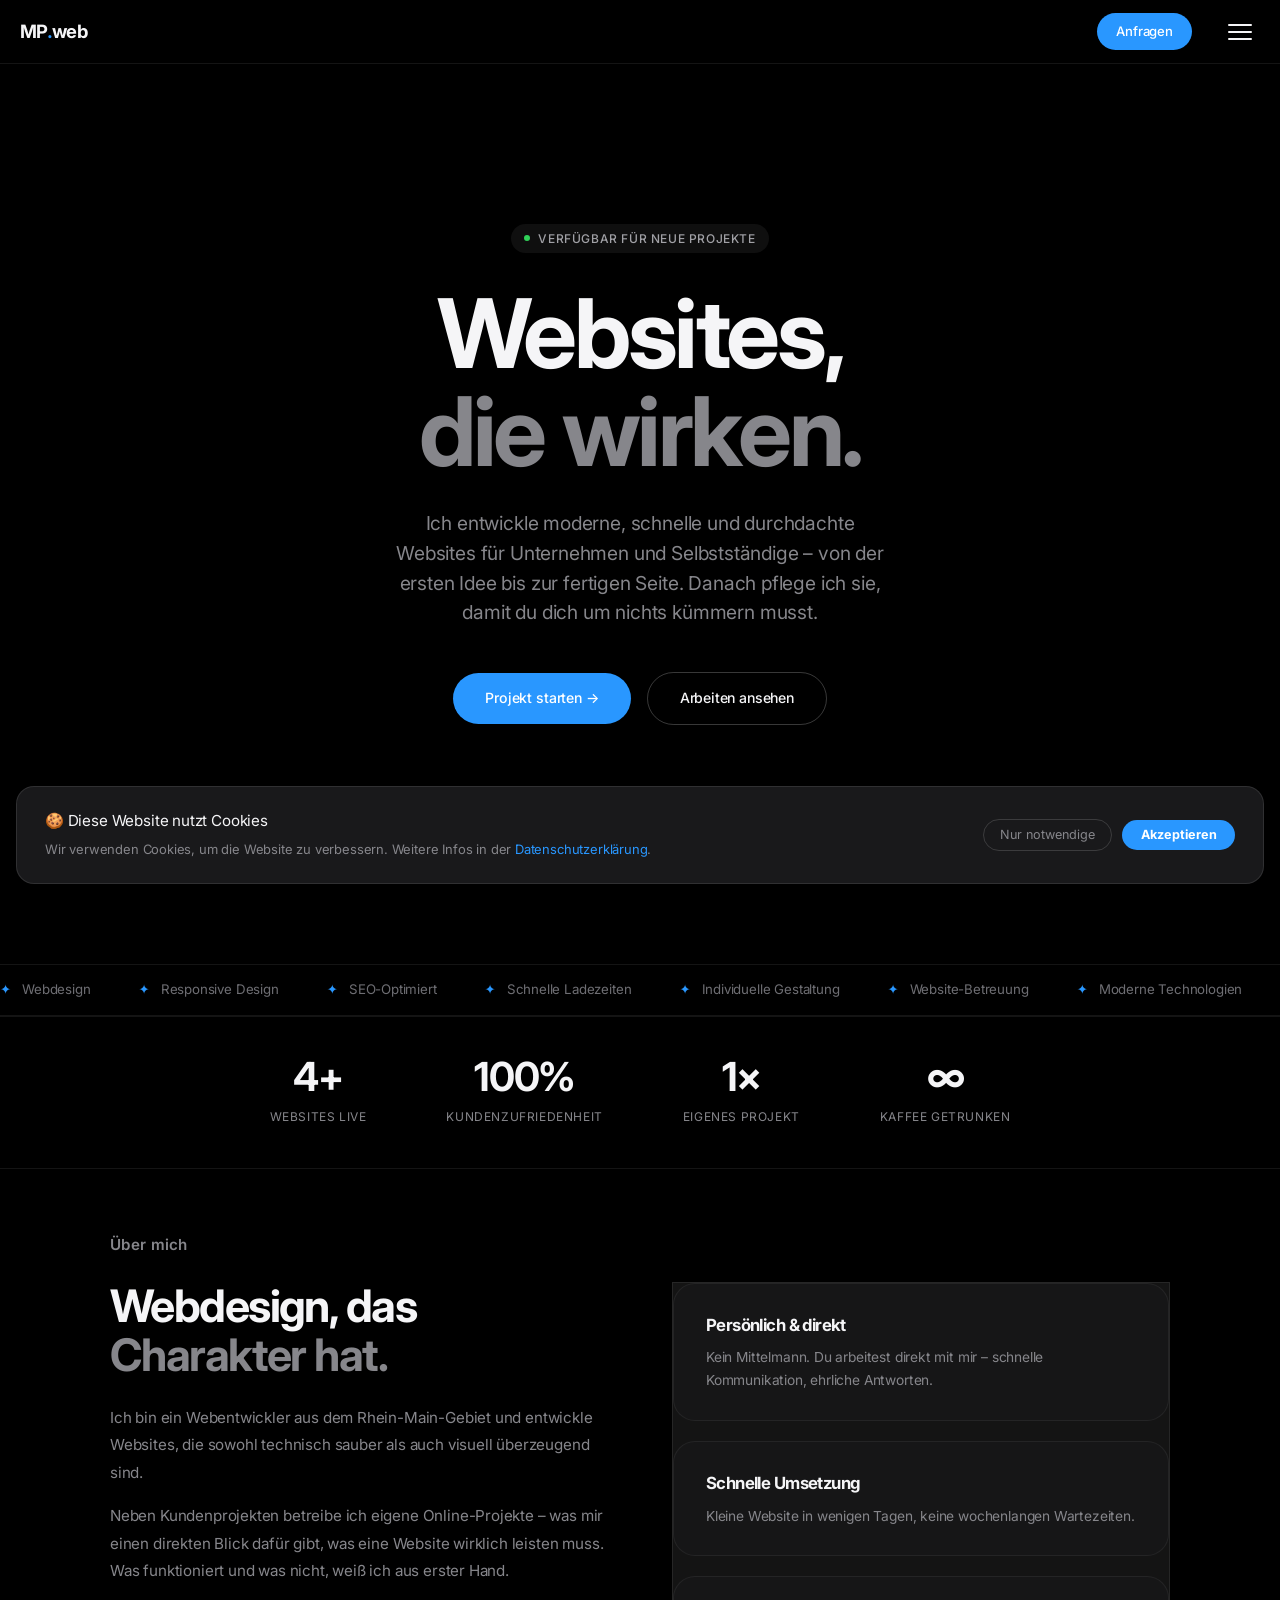
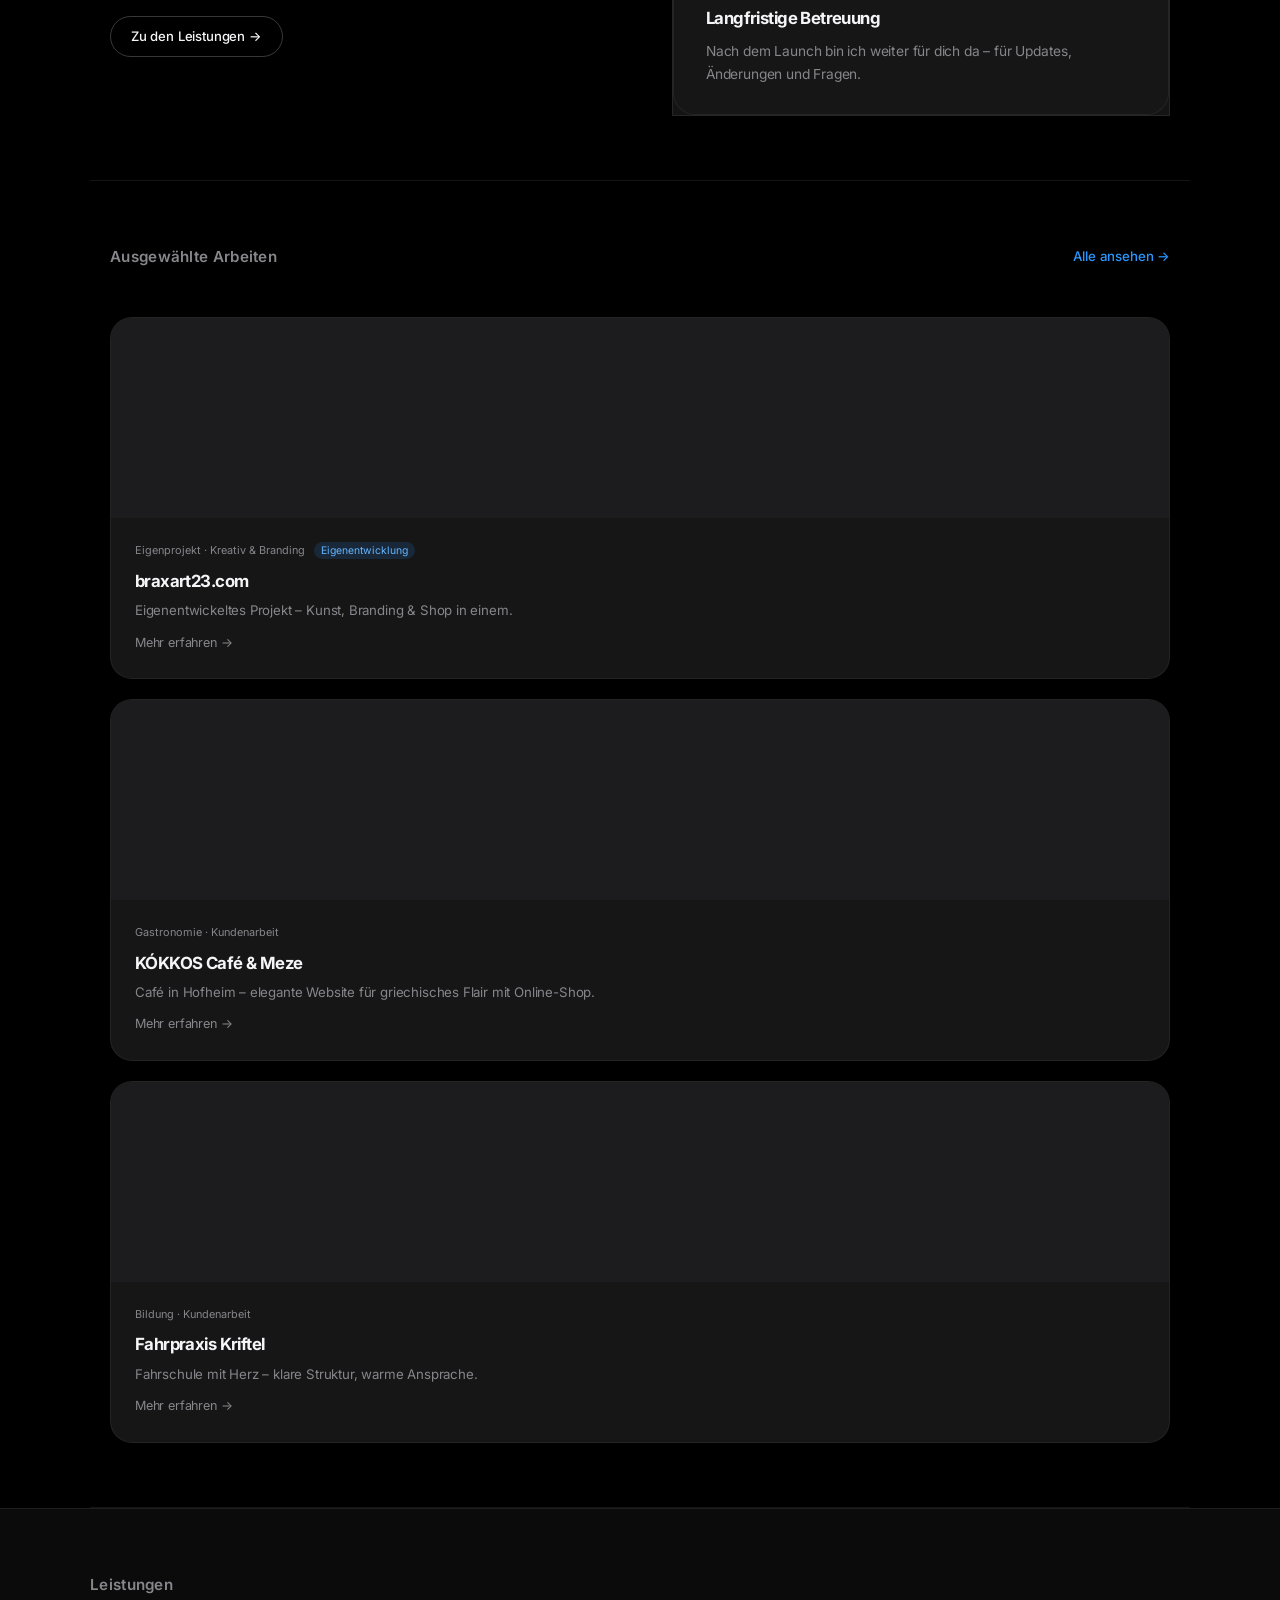
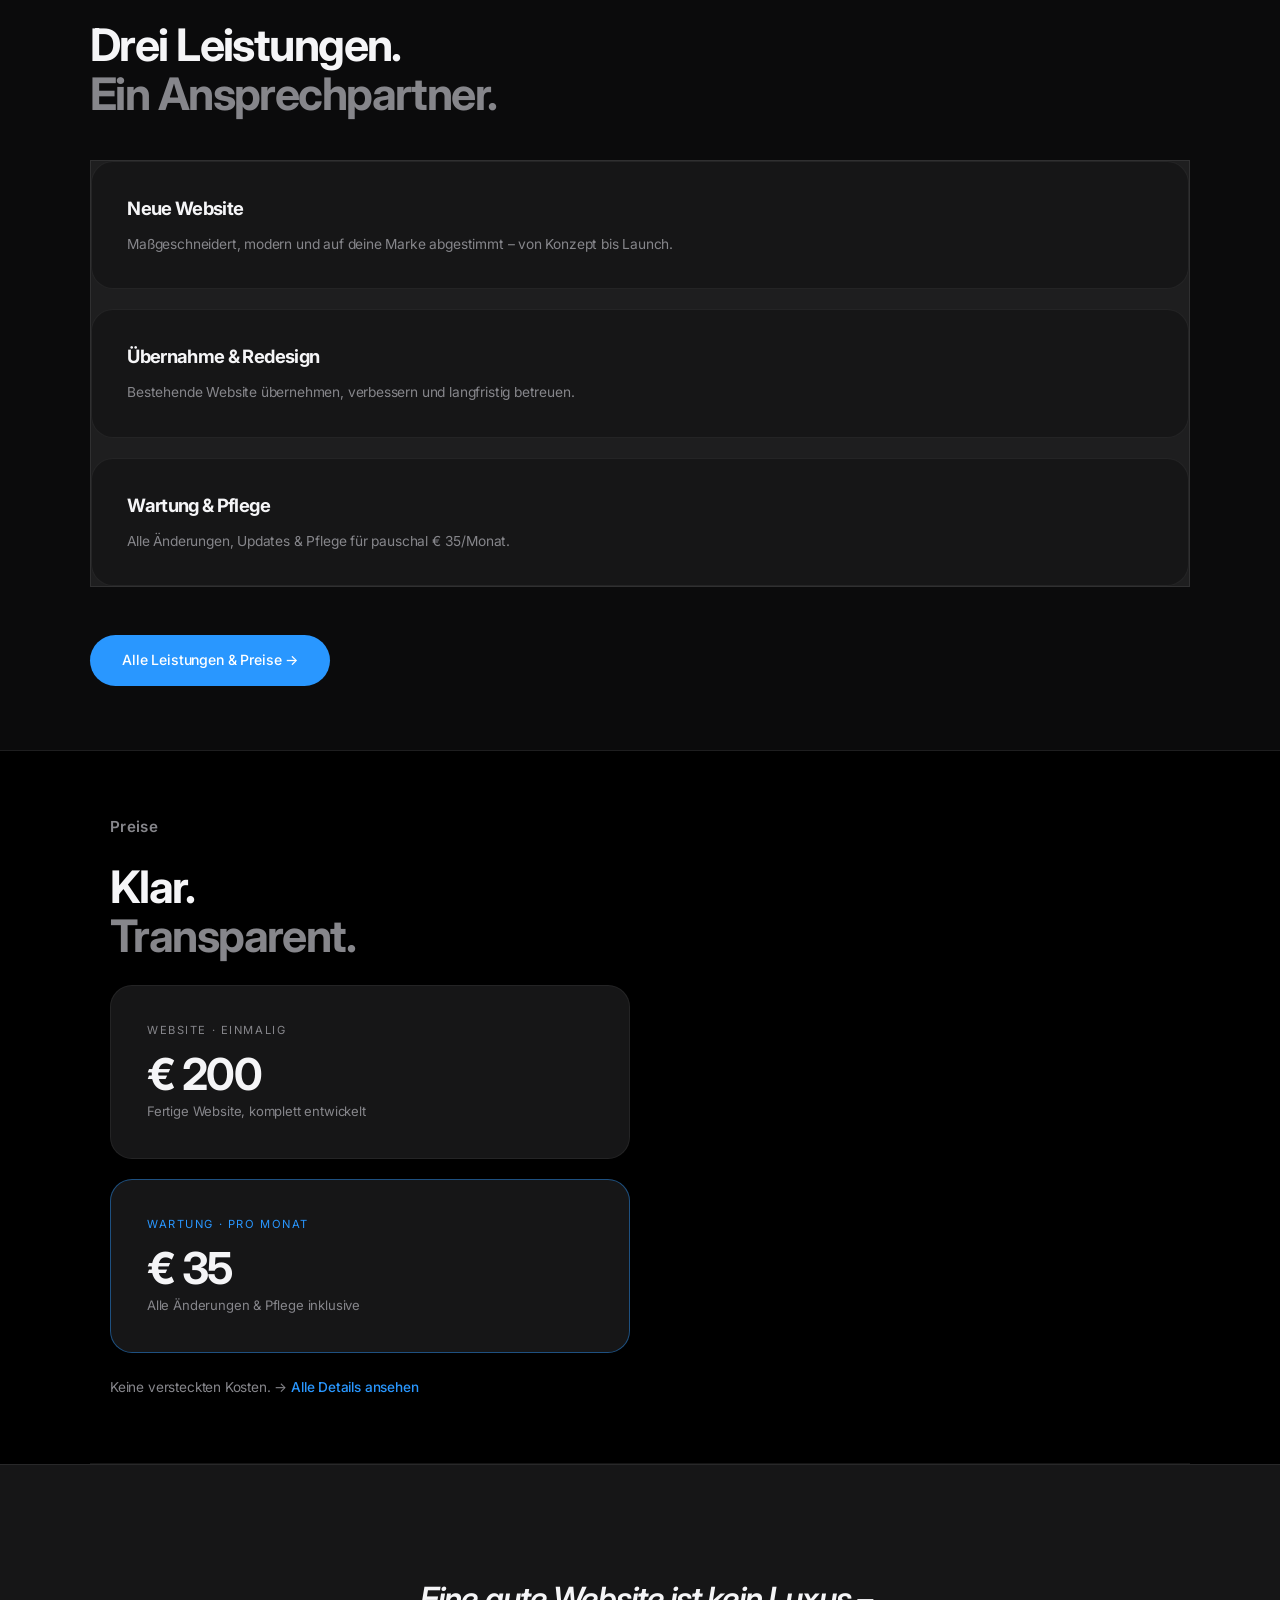
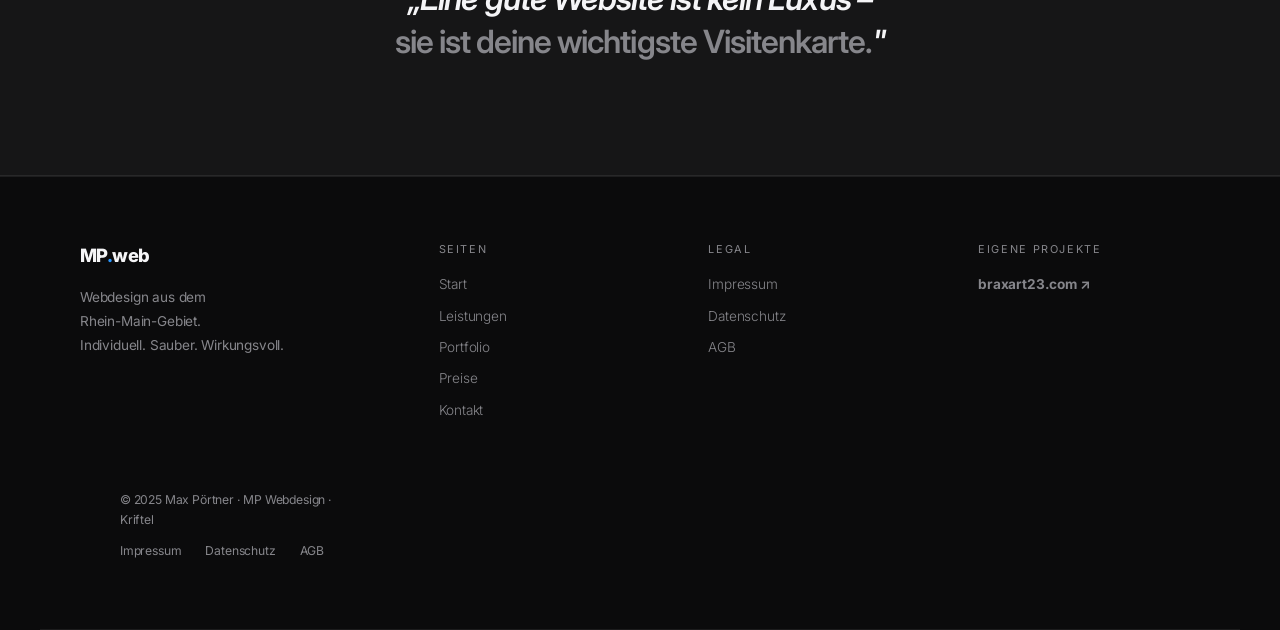
==== commit 08647f63: "Redesign: ruhiges Apple-Stil-Theme, MP Trades entfernt Co-Authored-By: Claude Opus 5.5 <noreply@anth" ====
--- a/index.html
+++ b/index.html
@@ -5,39 +5,39 @@
 <title>MP Webdesign – Websites, die wirken.</title>
 <link rel="icon" type="image/svg+xml" href="data:image/svg+xml,%3Csvg xmlns='http://www.w3.org/2000/svg' viewBox='0 0 32 32'%3E%3Crect width='32' height='32' rx='6' fill='%230a0a0a'/%3E%3Ctext x='50%25' y='54%25' dominant-baseline='middle' text-anchor='middle' font-family='Arial Black,sans-serif' font-weight='900' font-size='13' fill='%23f0f0ee' letter-spacing='-1'%3EMP%3C/text%3E%3Ccircle cx='25' cy='22' r='4' fill='%23c8f04a'/%3E%3C/svg%3E">
 <link rel="preconnect" href="https://fonts.googleapis.com">
-<link href="https://fonts.googleapis.com/css2?family=Syne:wght@400;600;700;800&family=DM+Sans:opsz,wght@9..40,300;9..40,400;9..40,500&display=swap" rel="stylesheet">
+<link href="https://fonts.googleapis.com/css2?family=Inter:wght@400;500;600;700;800&display=swap" rel="stylesheet">
 <style>
 *,*::before,*::after{box-sizing:border-box;margin:0;padding:0}
 html{scroll-behavior:smooth}
-body{padding-top:64px;background:#0a0a0a;color:#f0f0ee;font-family:'DM Sans',sans-serif;font-weight:300;line-height:1.6;overflow-x:hidden}
-:root{--bg:#0a0a0a;--s1:#111;--s2:#181818;--s3:#1e1e1e;--b:rgba(255,255,255,.07);--b2:rgba(255,255,255,.13);--text:#f0f0ee;--muted:#888880;--accent:#c8f04a;--accent2:#7df9c0}
+body{padding-top:64px;background:#000000;color:#f5f5f7;font-family:'Inter',sans-serif;font-weight:300;line-height:1.6;overflow-x:hidden}
+:root{--bg:#000000;--s1:#161617;--s2:#1c1c1e;--s3:#232325;--b:rgba(255,255,255,.07);--b2:rgba(255,255,255,.13);--text:#f5f5f7;--muted:#86868b;--accent:#2997ff;--accent2:#64d2ff}
 
 /* ── NAV ── */
 nav{position:fixed;top:0;left:0;right:0;z-index:500;height:64px;padding:0 2rem;
   display:flex;align-items:center;justify-content:space-between;
-  background:rgba(10,10,10,.97);border-bottom:1px solid rgba(255,255,255,.08)}
-.nav-logo{font-family:'Syne',sans-serif;font-weight:800;font-size:1.15rem;
-  letter-spacing:-.03em;color:#f0f0ee;text-decoration:none}
-.nav-logo span{color:#c8f04a}
+  background:rgba(0,0,0,.97);border-bottom:1px solid rgba(255,255,255,.08)}
+.nav-logo{font-family:'Inter',sans-serif;font-weight:800;font-size:1.15rem;
+  letter-spacing:-.03em;color:#f5f5f7;text-decoration:none}
+.nav-logo span{color:#2997ff}
 /* nav-links HIDDEN by default, toggled by JS */
 .nav-links{list-style:none;display:none;position:absolute;top:64px;left:0;right:0;
-  flex-direction:column;background:#0d0d0d;border-bottom:1px solid rgba(255,255,255,.08);
+  flex-direction:column;background:#0b0b0c;border-bottom:1px solid rgba(255,255,255,.08);
   padding:1rem 0;gap:0;z-index:499}
 .nav-links.open{display:flex}
 .nav-links li{width:100%}
-.nav-links a{color:#888880;text-decoration:none;font-size:.95rem;font-weight:400;
+.nav-links a{color:#86868b;text-decoration:none;font-size:.95rem;font-weight:400;
   display:block;padding:.85rem 2rem;transition:color .2s,background .2s;border-left:3px solid transparent}
-.nav-links a:hover{color:#f0f0ee;background:rgba(255,255,255,.04);border-left-color:#c8f04a}
-.nav-links a.active{color:#f0f0ee;border-left-color:#c8f04a}
-.nav-cta{background:#c8f04a;color:#0a0a0a;padding:.48rem 1.2rem;border-radius:100px;
-  font-family:'DM Sans',sans-serif;font-size:.82rem;font-weight:600;text-decoration:none;
+.nav-links a:hover{color:#f5f5f7;background:rgba(255,255,255,.04);border-left-color:#2997ff}
+.nav-links a.active{color:#f5f5f7;border-left-color:#2997ff}
+.nav-cta{background:#2997ff;color:#000000;padding:.48rem 1.2rem;border-radius:100px;
+  font-family:'Inter',sans-serif;font-size:.82rem;font-weight:600;text-decoration:none;
   border:none;cursor:pointer;display:inline-flex;align-items:center;
   transition:transform .2s,box-shadow .2s;white-space:nowrap}
-.nav-cta:hover{transform:translateY(-1px);box-shadow:0 8px 24px rgba(200,240,74,.3)}
+.nav-cta:hover{transform:translateY(-1px);box-shadow:0 8px 24px rgba(41,151,255,.3)}
 /* BURGER - always visible */
 .burger{background:none;border:none;cursor:pointer;padding:8px;
   display:flex;flex-direction:column;gap:5px;z-index:600;margin-left:1rem}
-.burger span{display:block;width:24px;height:2px;background:#f0f0ee;
+.burger span{display:block;width:24px;height:2px;background:#f5f5f7;
   transition:all .3s ease;transform-origin:center;border-radius:2px}
 .burger.open span:nth-child(1){transform:translateY(7px) rotate(45deg)}
 .burger.open span:nth-child(2){opacity:0;transform:scaleX(0)}
@@ -50,22 +50,22 @@
 .hero{min-height:100vh;display:flex;flex-direction:column;justify-content:flex-end;
   padding:0 2.5rem 5rem;position:relative;overflow:hidden;isolation:isolate}
 .hero-grid{position:absolute;inset:0;
-  background-image:linear-gradient(to bottom,transparent 55%,#0a0a0a 100%),
+  background-image:linear-gradient(to bottom,transparent 55%,#000000 100%),
     repeating-linear-gradient(0deg,transparent,transparent 79px,var(--b) 80px),
     repeating-linear-gradient(90deg,transparent,transparent 79px,var(--b) 80px);
   background-size:100% 100%,80px 80px,80px 80px;z-index:0;pointer-events:none}
 .glow-r{pointer-events:none;position:absolute;top:-10%;right:-5%;width:650px;height:650px;
-  background:radial-gradient(circle,rgba(200,240,74,.1) 0%,transparent 65%);pointer-events:none}
+  background:radial-gradient(circle,rgba(41,151,255,.1) 0%,transparent 65%);pointer-events:none}
 .glow-l{pointer-events:none;position:absolute;bottom:5%;left:-8%;width:500px;height:500px;
-  background:radial-gradient(circle,rgba(125,249,192,.07) 0%,transparent 65%);pointer-events:none}
+  background:radial-gradient(circle,rgba(100,210,255,.07) 0%,transparent 65%);pointer-events:none}
 .avail{display:inline-flex;align-items:center;gap:.5rem;
-  background:rgba(200,240,74,.08);border:1px solid rgba(200,240,74,.22);
+  background:rgba(41,151,255,.08);border:1px solid rgba(41,151,255,.22);
   color:var(--accent);padding:.32rem .85rem;border-radius:100px;
   font-size:.75rem;font-weight:500;letter-spacing:.05em;text-transform:uppercase;
   margin-bottom:2rem;animation:fadeUp .8s ease both}
 .avail-dot{width:6px;height:6px;background:var(--accent);border-radius:50%;
   display:inline-block;animation:pulse 2s ease infinite}
-.hero h1{font-family:'Syne',sans-serif;font-size:clamp(3.2rem,7vw,8rem);
+.hero h1{font-family:'Inter',sans-serif;font-size:clamp(3.2rem,7vw,8rem);
   font-weight:800;line-height:.95;letter-spacing:-.04em;margin-bottom:1.75rem;
   animation:fadeUp .8s ease .1s both}
 .hero h1 span{color:var(--accent)}
@@ -79,14 +79,14 @@
 
 /* BUTTONS */
 .btn-f{display:inline-flex;align-items:center;gap:.4rem;padding:.875rem 2rem;
-  border-radius:100px;background:var(--accent);color:#0a0a0a;font-family:'DM Sans',sans-serif;
+  border-radius:100px;background:var(--accent);color:#000000;font-family:'Inter',sans-serif;
   font-size:.88rem;font-weight:600;letter-spacing:-.01em;text-decoration:none;border:none;
   cursor:pointer;transition:transform .2s,box-shadow .2s}
-.btn-f:hover{transform:translateY(-2px);box-shadow:0 12px 36px rgba(200,240,74,.25)}
+.btn-f:hover{transform:translateY(-2px);box-shadow:0 12px 36px rgba(41,151,255,.25)}
 .btn-f.sm{padding:.55rem 1.25rem;font-size:.82rem}
 .btn-o{display:inline-flex;align-items:center;gap:.4rem;padding:.875rem 2rem;
   border-radius:100px;background:none;color:var(--text);border:1px solid var(--b2);
-  font-family:'DM Sans',sans-serif;font-size:.88rem;font-weight:500;text-decoration:none;
+  font-family:'Inter',sans-serif;font-size:.88rem;font-weight:500;text-decoration:none;
   cursor:pointer;transition:border-color .2s,background .2s}
 .btn-o:hover{border-color:rgba(255,255,255,.28);background:var(--s1)}
 .btn-o.sm{padding:.55rem 1.25rem;font-size:.82rem}
@@ -107,13 +107,13 @@
 .stats{border-top:1px solid var(--b);border-bottom:1px solid var(--b);
   padding:2.5rem 2.5rem;display:flex;justify-content:center;gap:5rem;
   background:var(--s1);flex-wrap:wrap}
-.sn{font-family:'Syne',sans-serif;font-size:2.5rem;font-weight:800;
+.sn{font-family:'Inter',sans-serif;font-size:2.5rem;font-weight:800;
   letter-spacing:-.04em;color:var(--accent);display:block;line-height:1;margin-bottom:.35rem}
 .sl{color:var(--muted);font-size:.75rem;letter-spacing:.05em;text-transform:uppercase}
 
 /* SECTION */
 .sec{padding:5.5rem 2.5rem;max-width:1100px;margin:0 auto}
-.sh2{font-family:'Syne',sans-serif;font-size:clamp(1.9rem,3.5vw,3rem);
+.sh2{font-family:'Inter',sans-serif;font-size:clamp(1.9rem,3.5vw,3rem);
   font-weight:800;letter-spacing:-.03em;line-height:1.1;margin-bottom:1.5rem}
 .sh2 span{color:var(--accent)}
 .sdark{background:var(--s1);border-top:1px solid var(--b);border-bottom:1px solid var(--b);padding:5.5rem 2.5rem}
@@ -127,7 +127,7 @@
 .acard::after{content:'';position:absolute;bottom:0;left:0;height:2px;width:0;background:var(--accent);transition:width .4s}
 .acard:hover::after{width:100%}
 .acard-ic{font-size:1.6rem;display:block;margin-bottom:.85rem}
-.acard h3{font-family:'Syne',sans-serif;font-size:1.05rem;font-weight:700;margin-bottom:.5rem}
+.acard h3{font-family:'Inter',sans-serif;font-size:1.05rem;font-weight:700;margin-bottom:.5rem}
 .acard p{color:var(--muted);font-size:.86rem;line-height:1.65}
 
 /* LEISTUNGEN CARDS */
@@ -136,40 +136,40 @@
 .lc:hover{background:var(--s1)}
 .lc::after{content:'';position:absolute;bottom:0;left:0;height:2px;width:0;background:var(--accent);transition:width .4s}
 .lc:hover::after{width:100%}
-.lc-n{font-family:'Syne',sans-serif;font-size:.7rem;letter-spacing:.2em;color:var(--muted);margin-bottom:1.2rem;display:block}
+.lc-n{font-family:'Inter',sans-serif;font-size:.7rem;letter-spacing:.2em;color:var(--muted);margin-bottom:1.2rem;display:block}
 .lc-ic{font-size:1.8rem;display:block;margin-bottom:1rem}
-.lc h3{font-family:'Syne',sans-serif;font-size:1.15rem;font-weight:700;margin-bottom:.6rem}
+.lc h3{font-family:'Inter',sans-serif;font-size:1.15rem;font-weight:700;margin-bottom:.6rem}
 .lc p{color:var(--muted);font-size:.86rem;line-height:1.7}
 
 /* PORTFOLIO CARDS with iframe previews */
 .pg{display:grid;grid-template-columns:repeat(2,1fr);gap:1.5rem}
 .pc{background:var(--s1);border:1px solid var(--b);text-decoration:none;color:inherit;
   display:block;overflow:hidden;transition:transform .3s,border-color .3s,box-shadow .3s}
-.pc:hover{transform:translateY(-4px);border-color:rgba(200,240,74,.3);box-shadow:0 20px 60px rgba(0,0,0,.5)}
+.pc:hover{transform:translateY(-4px);border-color:rgba(41,151,255,.3);box-shadow:0 20px 60px rgba(0,0,0,.5)}
 .pc-thumb{width:100%;aspect-ratio:16/9;position:relative;overflow:hidden;background:var(--s2)}
 .pc-thumb iframe{width:200%;height:200%;transform:scale(.5);transform-origin:top left;
   border:none;pointer-events:none;display:block}
 .pc-overlay{position:absolute;inset:0;background:transparent}
 .pc-info{padding:1.5rem}
 .pc-tag{font-size:.68rem;letter-spacing:.15em;text-transform:uppercase;color:var(--accent);display:block;margin-bottom:.5rem}
-.pc-info h3{font-family:'Syne',sans-serif;font-size:1.05rem;font-weight:700;margin-bottom:.35rem}
+.pc-info h3{font-family:'Inter',sans-serif;font-size:1.05rem;font-weight:700;margin-bottom:.35rem}
 .pc-info p{color:var(--muted);font-size:.83rem;line-height:1.6}
 .pc-arrow{display:inline-flex;align-items:center;gap:.4rem;color:var(--muted);font-size:.79rem;margin-top:.7rem;transition:color .2s,gap .2s}
 .pc:hover .pc-arrow{color:var(--accent);gap:.65rem}
-.own-b{background:rgba(125,249,192,.1);border:1px solid rgba(125,249,192,.25);color:var(--accent2);font-size:.65rem;padding:.1rem .45rem;border-radius:100px;margin-left:.35rem}
+.own-b{background:rgba(100,210,255,.1);border:1px solid rgba(100,210,255,.25);color:var(--accent2);font-size:.65rem;padding:.1rem .45rem;border-radius:100px;margin-left:.35rem}
 
 /* PRICES */
 .pc2{display:grid;grid-template-columns:1fr 1fr;gap:1.5rem;max-width:520px;margin-bottom:1.5rem}
 .pcard{padding:2.25rem;border:1px solid var(--b);background:var(--s2)}
-.pcard.hi{background:rgba(200,240,74,.06);border-color:rgba(200,240,74,.3)}
+.pcard.hi{background:rgba(41,151,255,.06);border-color:rgba(41,151,255,.3)}
 .pl{font-size:.7rem;letter-spacing:.14em;text-transform:uppercase;color:var(--muted);margin-bottom:.75rem;display:block}
 .pcard.hi .pl{color:var(--accent)}
-.pa{font-family:'Syne',sans-serif;font-size:2.75rem;font-weight:800;letter-spacing:-.04em;line-height:1;margin-bottom:.3rem}
+.pa{font-family:'Inter',sans-serif;font-size:2.75rem;font-weight:800;letter-spacing:-.04em;line-height:1;margin-bottom:.3rem}
 .ps{color:var(--muted);font-size:.82rem}
 
 /* QUOTE */
 .qt{padding:7rem 2.5rem;text-align:center;border-top:1px solid var(--b);border-bottom:1px solid var(--b);background:var(--s1)}
-.qt blockquote{font-family:'Syne',sans-serif;font-size:clamp(1.4rem,2.5vw,2.3rem);font-weight:400;line-height:1.35;letter-spacing:-.02em;color:var(--text);max-width:780px;margin:0 auto;font-style:italic}
+.qt blockquote{font-family:'Inter',sans-serif;font-size:clamp(1.4rem,2.5vw,2.3rem);font-weight:400;line-height:1.35;letter-spacing:-.02em;color:var(--text);max-width:780px;margin:0 auto;font-style:italic}
 .qt blockquote span{color:var(--accent);font-style:normal}
 
 /* FOOTER */
@@ -181,7 +181,7 @@
 .fn a:hover{color:var(--text)}
 .fs{font-size:.68rem;letter-spacing:.12em;text-transform:uppercase;color:var(--muted);margin-bottom:.25rem;display:block}
 .fp{display:flex;flex-direction:column;gap:.6rem}
-.fp a{color:var(--muted);text-decoration:none;font-family:'Syne',sans-serif;font-weight:700;font-size:.85rem;transition:color .2s}
+.fp a{color:var(--muted);text-decoration:none;font-family:'Inter',sans-serif;font-weight:700;font-size:.85rem;transition:color .2s}
 .fp a:hover{color:var(--accent)}
 .fbot{padding:1.3rem 2.5rem;display:flex;justify-content:space-between;align-items:center;flex-wrap:wrap;gap:1rem;box-sizing:border-box;width:100%}
 .fbot p,.fbot a{color:var(--muted);font-size:.76rem;text-decoration:none;transition:color .2s}
@@ -219,8 +219,8 @@
   box-sizing:border-box;width:100%}
 .footer-bottom{padding:1.3rem 2.5rem;display:flex;justify-content:space-between;
   align-items:center;flex-wrap:wrap;gap:.75rem;box-sizing:border-box;width:100%}
-.footer-bottom p,.footer-bottom a{color:#888880;font-size:.76rem;text-decoration:none;transition:color .2s}
-.footer-bottom a:hover{color:#f0f0ee}
+.footer-bottom p,.footer-bottom a{color:#86868b;font-size:.76rem;text-decoration:none;transition:color .2s}
+.footer-bottom a:hover{color:#f5f5f7}
 @media(max-width:860px){
   .footer-grid{grid-template-columns:1fr 1fr!important;gap:2rem!important;padding:2.5rem 1.25rem!important}
   .footer-bottom{padding:1rem 1.25rem!important;flex-direction:column!important;text-align:center!important;gap:.5rem!important}
@@ -230,6 +230,7 @@
   .footer-grid{grid-template-columns:1fr!important}
 }
 </style>
+<link rel="stylesheet" href="theme.css">
 </head>
 <body>
 <style id="mobileFix">
@@ -393,7 +394,7 @@
   }
   [style*="border-right:1px solid rgba(200,240"] {
     border-right: none !important;
-    border-bottom: 1px solid rgba(200,240,74,.12) !important;
+    border-bottom: 1px solid rgba(41,151,255,.12) !important;
   }
   .cta-group { flex-direction: column !important; align-items: stretch !important; }
   .cta-group a { text-align: center !important; justify-content: center !important; }
@@ -428,7 +429,7 @@
 </style>
 <!-- ── NAV ── -->
 <nav id="nav">
-  <a href="index.html" class="nav-logo">MP<span style="color:#c8f04a">.</span>web</a>
+  <a href="index.html" class="nav-logo">MP<span style="color:#2997ff">.</span>web</a>
   <div class="nav-right">
     <a href="kontakt.html" class="nav-cta">Anfragen</a>
     <button class="burger" id="burger" onclick="toggleMob()" aria-label="Menü">
@@ -452,62 +453,62 @@
   <div style="position:absolute;right:0;top:0;bottom:0;width:55%;z-index:0;pointer-events:none;overflow:hidden;opacity:.13">
     <svg viewBox="0 0 800 700" xmlns="http://www.w3.org/2000/svg" style="width:100%;height:100%;object-fit:cover">
       <!-- Browser window mockup -->
-      <rect x="60" y="60" width="680" height="440" rx="12" fill="none" stroke="#c8f04a" stroke-width="1.5"/>
-      <rect x="60" y="60" width="680" height="44" rx="12" fill="none" stroke="#c8f04a" stroke-width="1.5"/>
-      <line x1="60" y1="104" x2="740" y2="104" stroke="#c8f04a" stroke-width="1"/>
+      <rect x="60" y="60" width="680" height="440" rx="12" fill="none" stroke="#2997ff" stroke-width="1.5"/>
+      <rect x="60" y="60" width="680" height="44" rx="12" fill="none" stroke="#2997ff" stroke-width="1.5"/>
+      <line x1="60" y1="104" x2="740" y2="104" stroke="#2997ff" stroke-width="1"/>
       <!-- browser dots -->
-      <circle cx="92" cy="82" r="7" fill="none" stroke="#c8f04a" stroke-width="1.5"/>
-      <circle cx="116" cy="82" r="7" fill="none" stroke="#c8f04a" stroke-width="1.5"/>
-      <circle cx="140" cy="82" r="7" fill="none" stroke="#c8f04a" stroke-width="1.5"/>
+      <circle cx="92" cy="82" r="7" fill="none" stroke="#2997ff" stroke-width="1.5"/>
+      <circle cx="116" cy="82" r="7" fill="none" stroke="#2997ff" stroke-width="1.5"/>
+      <circle cx="140" cy="82" r="7" fill="none" stroke="#2997ff" stroke-width="1.5"/>
       <!-- URL bar -->
-      <rect x="170" y="70" width="380" height="24" rx="12" fill="none" stroke="#c8f04a" stroke-width="1"/>
-      <text x="183" y="86" font-family="monospace" font-size="11" fill="#c8f04a">mpwebdesign.de</text>
+      <rect x="170" y="70" width="380" height="24" rx="12" fill="none" stroke="#2997ff" stroke-width="1"/>
+      <text x="183" y="86" font-family="monospace" font-size="11" fill="#2997ff">mpwebdesign.de</text>
       <!-- nav bar inside browser -->
-      <line x1="80" y1="130" x2="720" y2="130" stroke="#c8f04a" stroke-width=".5" stroke-dasharray="4,3"/>
-      <rect x="80" y="118" width="50" height="14" rx="7" fill="none" stroke="#c8f04a" stroke-width=".8"/>
-      <rect x="145" y="118" width="60" height="14" rx="7" fill="none" stroke="#c8f04a" stroke-width=".8"/>
-      <rect x="220" y="118" width="55" height="14" rx="7" fill="none" stroke="#c8f04a" stroke-width=".8"/>
+      <line x1="80" y1="130" x2="720" y2="130" stroke="#2997ff" stroke-width=".5" stroke-dasharray="4,3"/>
+      <rect x="80" y="118" width="50" height="14" rx="7" fill="none" stroke="#2997ff" stroke-width=".8"/>
+      <rect x="145" y="118" width="60" height="14" rx="7" fill="none" stroke="#2997ff" stroke-width=".8"/>
+      <rect x="220" y="118" width="55" height="14" rx="7" fill="none" stroke="#2997ff" stroke-width=".8"/>
       <!-- hero text placeholder -->
-      <rect x="80" y="155" width="280" height="28" rx="4" fill="none" stroke="#c8f04a" stroke-width="1"/>
-      <rect x="80" y="193" width="200" height="28" rx="4" fill="none" stroke="#c8f04a" stroke-width="1"/>
-      <rect x="80" y="240" width="320" height="10" rx="2" fill="none" stroke="#c8f04a" stroke-width=".8"/>
-      <rect x="80" y="258" width="280" height="10" rx="2" fill="none" stroke="#c8f04a" stroke-width=".8"/>
-      <rect x="80" y="276" width="240" height="10" rx="2" fill="none" stroke="#c8f04a" stroke-width=".8"/>
+      <rect x="80" y="155" width="280" height="28" rx="4" fill="none" stroke="#2997ff" stroke-width="1"/>
+      <rect x="80" y="193" width="200" height="28" rx="4" fill="none" stroke="#2997ff" stroke-width="1"/>
+      <rect x="80" y="240" width="320" height="10" rx="2" fill="none" stroke="#2997ff" stroke-width=".8"/>
+      <rect x="80" y="258" width="280" height="10" rx="2" fill="none" stroke="#2997ff" stroke-width=".8"/>
+      <rect x="80" y="276" width="240" height="10" rx="2" fill="none" stroke="#2997ff" stroke-width=".8"/>
       <!-- CTA button -->
-      <rect x="80" y="306" width="120" height="38" rx="19" fill="none" stroke="#c8f04a" stroke-width="1.5"/>
-      <rect x="216" y="306" width="110" height="38" rx="19" fill="none" stroke="#c8f04a" stroke-width="1"/>
+      <rect x="80" y="306" width="120" height="38" rx="19" fill="none" stroke="#2997ff" stroke-width="1.5"/>
+      <rect x="216" y="306" width="110" height="38" rx="19" fill="none" stroke="#2997ff" stroke-width="1"/>
       <!-- cards row -->
-      <rect x="80" y="370" width="180" height="100" rx="6" fill="none" stroke="#c8f04a" stroke-width="1"/>
-      <rect x="276" y="370" width="180" height="100" rx="6" fill="none" stroke="#c8f04a" stroke-width="1"/>
-      <rect x="472" y="370" width="180" height="100" rx="6" fill="none" stroke="#c8f04a" stroke-width="1"/>
+      <rect x="80" y="370" width="180" height="100" rx="6" fill="none" stroke="#2997ff" stroke-width="1"/>
+      <rect x="276" y="370" width="180" height="100" rx="6" fill="none" stroke="#2997ff" stroke-width="1"/>
+      <rect x="472" y="370" width="180" height="100" rx="6" fill="none" stroke="#2997ff" stroke-width="1"/>
       <!-- card inner lines -->
-      <rect x="96" y="385" width="40" height="8" rx="4" fill="none" stroke="#c8f04a" stroke-width=".8"/>
-      <rect x="96" y="402" width="140" height="6" rx="3" fill="none" stroke="#c8f04a" stroke-width=".6"/>
-      <rect x="96" y="415" width="110" height="6" rx="3" fill="none" stroke="#c8f04a" stroke-width=".6"/>
-      <rect x="96" y="428" width="90" height="6" rx="3" fill="none" stroke="#c8f04a" stroke-width=".6"/>
-      <rect x="292" y="385" width="40" height="8" rx="4" fill="none" stroke="#c8f04a" stroke-width=".8"/>
-      <rect x="292" y="402" width="140" height="6" rx="3" fill="none" stroke="#c8f04a" stroke-width=".6"/>
-      <rect x="292" y="415" width="110" height="6" rx="3" fill="none" stroke="#c8f04a" stroke-width=".6"/>
-      <rect x="488" y="385" width="40" height="8" rx="4" fill="none" stroke="#c8f04a" stroke-width=".8"/>
-      <rect x="488" y="402" width="140" height="6" rx="3" fill="none" stroke="#c8f04a" stroke-width=".6"/>
-      <rect x="488" y="415" width="110" height="6" rx="3" fill="none" stroke="#c8f04a" stroke-width=".6"/>
+      <rect x="96" y="385" width="40" height="8" rx="4" fill="none" stroke="#2997ff" stroke-width=".8"/>
+      <rect x="96" y="402" width="140" height="6" rx="3" fill="none" stroke="#2997ff" stroke-width=".6"/>
+      <rect x="96" y="415" width="110" height="6" rx="3" fill="none" stroke="#2997ff" stroke-width=".6"/>
+      <rect x="96" y="428" width="90" height="6" rx="3" fill="none" stroke="#2997ff" stroke-width=".6"/>
+      <rect x="292" y="385" width="40" height="8" rx="4" fill="none" stroke="#2997ff" stroke-width=".8"/>
+      <rect x="292" y="402" width="140" height="6" rx="3" fill="none" stroke="#2997ff" stroke-width=".6"/>
+      <rect x="292" y="415" width="110" height="6" rx="3" fill="none" stroke="#2997ff" stroke-width=".6"/>
+      <rect x="488" y="385" width="40" height="8" rx="4" fill="none" stroke="#2997ff" stroke-width=".8"/>
+      <rect x="488" y="402" width="140" height="6" rx="3" fill="none" stroke="#2997ff" stroke-width=".6"/>
+      <rect x="488" y="415" width="110" height="6" rx="3" fill="none" stroke="#2997ff" stroke-width=".6"/>
       <!-- floating code snippet -->
-      <rect x="480" y="155" width="220" height="130" rx="8" fill="none" stroke="#c8f04a" stroke-width="1"/>
-      <text x="495" y="175" font-family="monospace" font-size="10" fill="#c8f04a">&lt;html&gt;</text>
-      <text x="505" y="191" font-family="monospace" font-size="10" fill="#c8f04a">&lt;head&gt;</text>
-      <text x="515" y="207" font-family="monospace" font-size="10" fill="#c8f04a">&lt;title&gt;MPweb&lt;/title&gt;</text>
-      <text x="505" y="223" font-family="monospace" font-size="10" fill="#c8f04a">&lt;/head&gt;</text>
-      <text x="505" y="239" font-family="monospace" font-size="10" fill="#c8f04a">&lt;body&gt;</text>
-      <text x="495" y="255" font-family="monospace" font-size="10" fill="#c8f04a">...</text>
+      <rect x="480" y="155" width="220" height="130" rx="8" fill="none" stroke="#2997ff" stroke-width="1"/>
+      <text x="495" y="175" font-family="monospace" font-size="10" fill="#2997ff">&lt;html&gt;</text>
+      <text x="505" y="191" font-family="monospace" font-size="10" fill="#2997ff">&lt;head&gt;</text>
+      <text x="515" y="207" font-family="monospace" font-size="10" fill="#2997ff">&lt;title&gt;MPweb&lt;/title&gt;</text>
+      <text x="505" y="223" font-family="monospace" font-size="10" fill="#2997ff">&lt;/head&gt;</text>
+      <text x="505" y="239" font-family="monospace" font-size="10" fill="#2997ff">&lt;body&gt;</text>
+      <text x="495" y="255" font-family="monospace" font-size="10" fill="#2997ff">...</text>
       <!-- connecting lines / dots -->
-      <circle cx="400" cy="340" r="4" fill="none" stroke="#c8f04a" stroke-width="1"/>
-      <circle cx="500" cy="300" r="3" fill="none" stroke="#c8f04a" stroke-width="1"/>
-      <line x1="400" y1="340" x2="500" y2="300" stroke="#c8f04a" stroke-width=".5" stroke-dasharray="3,3"/>
-      <circle cx="200" cy="360" r="3" fill="none" stroke="#c8f04a" stroke-width="1"/>
-      <line x1="200" y1="360" x2="400" y2="340" stroke="#c8f04a" stroke-width=".5" stroke-dasharray="3,3"/>
+      <circle cx="400" cy="340" r="4" fill="none" stroke="#2997ff" stroke-width="1"/>
+      <circle cx="500" cy="300" r="3" fill="none" stroke="#2997ff" stroke-width="1"/>
+      <line x1="400" y1="340" x2="500" y2="300" stroke="#2997ff" stroke-width=".5" stroke-dasharray="3,3"/>
+      <circle cx="200" cy="360" r="3" fill="none" stroke="#2997ff" stroke-width="1"/>
+      <line x1="200" y1="360" x2="400" y2="340" stroke="#2997ff" stroke-width=".5" stroke-dasharray="3,3"/>
       <!-- bottom status bar -->
-      <rect x="60" y="490" width="680" height="10" rx="2" fill="none" stroke="#c8f04a" stroke-width=".5"/>
-      <rect x="60" y="490" width="420" height="10" rx="2" fill="none" stroke="#c8f04a" stroke-width=".5"/>
+      <rect x="60" y="490" width="680" height="10" rx="2" fill="none" stroke="#2997ff" stroke-width=".5"/>
+      <rect x="60" y="490" width="420" height="10" rx="2" fill="none" stroke="#2997ff" stroke-width=".5"/>
     </svg>
   </div>
   <div style="position:relative;z-index:1">
@@ -532,7 +533,7 @@
 <div class="stats">
   <div style="text-align:center"><span class="sn">4+</span><span class="sl">Websites live</span></div>
   <div style="text-align:center"><span class="sn">100%</span><span class="sl">Kundenzufriedenheit</span></div>
-  <div style="text-align:center"><span class="sn">2×</span><span class="sl">Eigene Projekte</span></div>
+  <div style="text-align:center"><span class="sn">1×</span><span class="sl">Eigenes Projekt</span></div>
   <div style="text-align:center"><span class="sn">∞</span><span class="sl">Kaffee getrunken</span></div>
 </div>
 
@@ -576,22 +577,6 @@
       </div>
     </a>
 
-    <!-- MPTRADES -->
-    <a href="portfolio.html#mptrades" class="pc">
-      <div class="pc-thumb" style="position:relative;overflow:hidden;background:#07070f">
-        <iframe src="https://mptrades.de" title="mptrades.de" loading="lazy" sandbox="allow-scripts allow-same-origin allow-forms"
-          style="width:200%;height:200%;transform:scale(.5);transform-origin:top left;border:none;pointer-events:none;display:block"
-          onload="try{var d=this.contentDocument||this.contentWindow.document;['button','a'].forEach(function(tag){d.querySelectorAll(tag).forEach(function(b){var t=(b.textContent||b.innerText||'').toLowerCase().trim();if(t.match(/accept|agree|ok$|verstanden|schlie|close|dismiss|weiter|continue|akzept/)){b.click();}});});}catch(e){}"></iframe>
-        <div class="pc-overlay" style="position:absolute;inset:0"></div>
-      </div>
-      <div class="pc-info">
-        <span class="pc-tag">Eigenprojekt · E-Commerce <span class="own-b">Eigenentwicklung</span></span>
-        <h3>mptrades.de</h3>
-        <p>Eigenes Verkaufsprojekt – selbst konzipiert und umgesetzt.</p>
-        <span class="pc-arrow">Mehr erfahren →</span>
-      </div>
-    </a>
-
     <!-- KÓKKOS -->
     <a href="portfolio.html#kokkos" class="pc">
       <div class="pc-thumb">
@@ -661,35 +646,34 @@
     <div class="footer-grid">
       <!-- Brand -->
       <div>
-      <a href="index.html" style="font-family:'Syne',sans-serif;font-weight:800;font-size:1.15rem;letter-spacing:-.03em;color:#f0f0ee;text-decoration:none;display:block;margin-bottom:1rem">MP<span style="color:#c8f04a">.</span>web</a>
-      <p style="color:#888880;font-size:.85rem;line-height:1.75;font-weight:300">Webdesign aus dem<br>Rhein-Main-Gebiet.<br>Individuell. Sauber. Wirkungsvoll.</p>
+      <a href="index.html" style="font-family:'Inter',sans-serif;font-weight:800;font-size:1.15rem;letter-spacing:-.03em;color:#f5f5f7;text-decoration:none;display:block;margin-bottom:1rem">MP<span style="color:#2997ff">.</span>web</a>
+      <p style="color:#86868b;font-size:.85rem;line-height:1.75;font-weight:300">Webdesign aus dem<br>Rhein-Main-Gebiet.<br>Individuell. Sauber. Wirkungsvoll.</p>
     </div>
       <!-- Seiten -->
       <div>
-      <p style="font-size:.68rem;letter-spacing:.15em;text-transform:uppercase;color:#888880;margin-bottom:1rem;font-weight:400">Seiten</p>
+      <p style="font-size:.68rem;letter-spacing:.15em;text-transform:uppercase;color:#86868b;margin-bottom:1rem;font-weight:400">Seiten</p>
       <div style="display:flex;flex-direction:column;gap:.6rem">
-        <a href="index.html" style="color:#888880;text-decoration:none;font-size:.85rem;font-weight:300;transition:color .2s" onmouseover="this.style.color='#f0f0ee'" onmouseout="this.style.color='#888880'">Start</a>
-        <a href="leistungen.html" style="color:#888880;text-decoration:none;font-size:.85rem;font-weight:300;transition:color .2s" onmouseover="this.style.color='#f0f0ee'" onmouseout="this.style.color='#888880'">Leistungen</a>
-        <a href="portfolio.html" style="color:#888880;text-decoration:none;font-size:.85rem;font-weight:300;transition:color .2s" onmouseover="this.style.color='#f0f0ee'" onmouseout="this.style.color='#888880'">Portfolio</a>
-        <a href="preise.html" style="color:#888880;text-decoration:none;font-size:.85rem;font-weight:300;transition:color .2s" onmouseover="this.style.color='#f0f0ee'" onmouseout="this.style.color='#888880'">Preise</a>
-        <a href="kontakt.html" style="color:#888880;text-decoration:none;font-size:.85rem;font-weight:300;transition:color .2s" onmouseover="this.style.color='#f0f0ee'" onmouseout="this.style.color='#888880'">Kontakt</a>
+        <a href="index.html" style="color:#86868b;text-decoration:none;font-size:.85rem;font-weight:300;transition:color .2s" onmouseover="this.style.color='#f5f5f7'" onmouseout="this.style.color='#86868b'">Start</a>
+        <a href="leistungen.html" style="color:#86868b;text-decoration:none;font-size:.85rem;font-weight:300;transition:color .2s" onmouseover="this.style.color='#f5f5f7'" onmouseout="this.style.color='#86868b'">Leistungen</a>
+        <a href="portfolio.html" style="color:#86868b;text-decoration:none;font-size:.85rem;font-weight:300;transition:color .2s" onmouseover="this.style.color='#f5f5f7'" onmouseout="this.style.color='#86868b'">Portfolio</a>
+        <a href="preise.html" style="color:#86868b;text-decoration:none;font-size:.85rem;font-weight:300;transition:color .2s" onmouseover="this.style.color='#f5f5f7'" onmouseout="this.style.color='#86868b'">Preise</a>
+        <a href="kontakt.html" style="color:#86868b;text-decoration:none;font-size:.85rem;font-weight:300;transition:color .2s" onmouseover="this.style.color='#f5f5f7'" onmouseout="this.style.color='#86868b'">Kontakt</a>
       </div>
     </div>
       <!-- Legal -->
       <div>
-      <p style="font-size:.68rem;letter-spacing:.15em;text-transform:uppercase;color:#888880;margin-bottom:1rem;font-weight:400">Legal</p>
+      <p style="font-size:.68rem;letter-spacing:.15em;text-transform:uppercase;color:#86868b;margin-bottom:1rem;font-weight:400">Legal</p>
       <div style="display:flex;flex-direction:column;gap:.6rem">
-        <a href="impressum.html" style="color:#888880;text-decoration:none;font-size:.85rem;font-weight:300;transition:color .2s" onmouseover="this.style.color='#f0f0ee'" onmouseout="this.style.color='#888880'">Impressum</a>
-        <a href="datenschutz.html" style="color:#888880;text-decoration:none;font-size:.85rem;font-weight:300;transition:color .2s" onmouseover="this.style.color='#f0f0ee'" onmouseout="this.style.color='#888880'">Datenschutz</a>
-        <a href="agb.html" style="color:#888880;text-decoration:none;font-size:.85rem;font-weight:300;transition:color .2s" onmouseover="this.style.color='#f0f0ee'" onmouseout="this.style.color='#888880'">AGB</a>
+        <a href="impressum.html" style="color:#86868b;text-decoration:none;font-size:.85rem;font-weight:300;transition:color .2s" onmouseover="this.style.color='#f5f5f7'" onmouseout="this.style.color='#86868b'">Impressum</a>
+        <a href="datenschutz.html" style="color:#86868b;text-decoration:none;font-size:.85rem;font-weight:300;transition:color .2s" onmouseover="this.style.color='#f5f5f7'" onmouseout="this.style.color='#86868b'">Datenschutz</a>
+        <a href="agb.html" style="color:#86868b;text-decoration:none;font-size:.85rem;font-weight:300;transition:color .2s" onmouseover="this.style.color='#f5f5f7'" onmouseout="this.style.color='#86868b'">AGB</a>
       </div>
     </div>
       <!-- Projekte -->
       <div>
-      <p style="font-size:.68rem;letter-spacing:.15em;text-transform:uppercase;color:#888880;margin-bottom:1rem;font-weight:400">Eigene Projekte</p>
+      <p style="font-size:.68rem;letter-spacing:.15em;text-transform:uppercase;color:#86868b;margin-bottom:1rem;font-weight:400">Eigene Projekte</p>
       <div style="display:flex;flex-direction:column;gap:.6rem">
-        <a href="https://mptrades.de" target="_blank" rel="noopener" style="color:#888880;text-decoration:none;font-family:'Syne',sans-serif;font-weight:700;font-size:.85rem;transition:color .2s" onmouseover="this.style.color='#c8f04a'" onmouseout="this.style.color='#888880'">mptrades.de ↗</a>
-        <a href="https://braxart23.com" target="_blank" rel="noopener" style="color:#888880;text-decoration:none;font-family:'Syne',sans-serif;font-weight:700;font-size:.85rem;transition:color .2s" onmouseover="this.style.color='#c8f04a'" onmouseout="this.style.color='#888880'">braxart23.com ↗</a>
+        <a href="https://braxart23.com" target="_blank" rel="noopener" style="color:#86868b;text-decoration:none;font-family:'Inter',sans-serif;font-weight:700;font-size:.85rem;transition:color .2s" onmouseover="this.style.color='#2997ff'" onmouseout="this.style.color='#86868b'">braxart23.com ↗</a>
       </div>
     </div>
     <div class="footer-bottom">
@@ -736,14 +720,14 @@
 
 
 <!-- ── COOKIE BANNER ── -->
-<div id="cookieBanner" style="display:none;position:fixed;bottom:1.5rem;left:50%;transform:translateX(-50%);z-index:9999;width:calc(100% - 3rem);max-width:620px;background:#111;border:1px solid rgba(255,255,255,.13);border-radius:14px;padding:1.4rem 1.75rem;box-shadow:0 8px 48px rgba(0,0,0,.7);flex-wrap:wrap;gap:1rem;align-items:center;opacity:0;transition:opacity .35s">
+<div id="cookieBanner" style="display:none;position:fixed;bottom:1.5rem;left:50%;transform:translateX(-50%);z-index:9999;width:calc(100% - 3rem);max-width:620px;background:#161617;border:1px solid rgba(255,255,255,.13);border-radius:14px;padding:1.4rem 1.75rem;box-shadow:0 8px 48px rgba(0,0,0,.7);flex-wrap:wrap;gap:1rem;align-items:center;opacity:0;transition:opacity .35s">
   <div style="flex:1;min-width:220px">
-    <p style="font-family:'Syne',sans-serif;font-size:.95rem;font-weight:700;color:#f0f0ee;margin-bottom:.35rem">🍪 Diese Website nutzt Cookies</p>
-    <p style="font-size:.81rem;color:#888880;font-weight:300;line-height:1.65">Wir verwenden Cookies, um die Website zu verbessern. Weitere Infos in der <a href="datenschutz.html" style="color:#c8f04a;text-decoration:none;font-weight:400">Datenschutzerklärung</a>.</p>
+    <p style="font-family:'Inter',sans-serif;font-size:.95rem;font-weight:700;color:#f5f5f7;margin-bottom:.35rem">🍪 Diese Website nutzt Cookies</p>
+    <p style="font-size:.81rem;color:#86868b;font-weight:300;line-height:1.65">Wir verwenden Cookies, um die Website zu verbessern. Weitere Infos in der <a href="datenschutz.html" style="color:#2997ff;text-decoration:none;font-weight:400">Datenschutzerklärung</a>.</p>
   </div>
   <div style="display:flex;gap:.65rem;align-items:center;flex-shrink:0">
-    <button onclick="denyCookies()" style="background:none;border:1px solid rgba(255,255,255,.15);color:#888880;padding:.48rem 1rem;border-radius:100px;font-family:'DM Sans',sans-serif;font-size:.79rem;cursor:pointer;white-space:nowrap;transition:all .2s" onmouseover="this.style.borderColor='rgba(255,255,255,.3)';this.style.color='#f0f0ee'" onmouseout="this.style.borderColor='rgba(255,255,255,.15)';this.style.color='#888880'">Nur notwendige</button>
-    <button onclick="acceptCookies()" style="background:#c8f04a;border:none;color:#0a0a0a;padding:.48rem 1.15rem;border-radius:100px;font-family:'DM Sans',sans-serif;font-size:.79rem;font-weight:700;cursor:pointer;white-space:nowrap;transition:opacity .2s" onmouseover="this.style.opacity='.82'" onmouseout="this.style.opacity='1'">Akzeptieren</button>
+    <button onclick="denyCookies()" style="background:none;border:1px solid rgba(255,255,255,.15);color:#86868b;padding:.48rem 1rem;border-radius:100px;font-family:'Inter',sans-serif;font-size:.79rem;cursor:pointer;white-space:nowrap;transition:all .2s" onmouseover="this.style.borderColor='rgba(255,255,255,.3)';this.style.color='#f5f5f7'" onmouseout="this.style.borderColor='rgba(255,255,255,.15)';this.style.color='#86868b'">Nur notwendige</button>
+    <button onclick="acceptCookies()" style="background:#2997ff;border:none;color:#fff;padding:.48rem 1.15rem;border-radius:100px;font-family:'Inter',sans-serif;font-size:.79rem;font-weight:700;cursor:pointer;white-space:nowrap;transition:opacity .2s" onmouseover="this.style.opacity='.82'" onmouseout="this.style.opacity='1'">Akzeptieren</button>
   </div>
 </div>
 <script>
--- a/theme.css
+++ b/theme.css
@@ -0,0 +1,61 @@
+/* theme.css – loaded last on every page; calm, Apple-like reskin over the old inline styles */
+:root{--bg:#000;--s1:#161617;--s2:#1c1c1e;--s3:#232325;--b:rgba(255,255,255,.08);--b2:rgba(255,255,255,.14);--text:#f5f5f7;--muted:#86868b;--accent:#2997ff;--accent2:#64d2ff}
+html{-webkit-font-smoothing:antialiased;-moz-osx-font-smoothing:grayscale}
+body{font-family:-apple-system,BlinkMacSystemFont,'Inter',system-ui,sans-serif!important;font-weight:400!important;letter-spacing:-.011em;background:#000!important;color:#f5f5f7}
+h1,h2,h3,.sh2,.lh,.nav-logo,.plan-price,.pa,.sn{font-family:-apple-system,BlinkMacSystemFont,'Inter',system-ui,sans-serif!important;font-weight:700!important;letter-spacing:-.035em!important}
+h1 span,h2 span,.sh2 span,.hero h1 span,.qt blockquote span{color:#86868b!important;-webkit-text-fill-color:#86868b!important;background:none!important}
+p{font-weight:400!important}
+::selection{background:rgba(41,151,255,.35)}
+
+/* Nav: frosted glass */
+nav{background:rgba(0,0,0,.72)!important;backdrop-filter:saturate(180%) blur(20px);-webkit-backdrop-filter:saturate(180%) blur(20px);border-bottom:1px solid rgba(255,255,255,.08)!important}
+.nav-logo span{color:#2997ff!important}
+.nav-links{background:rgba(22,22,23,.96)!important;backdrop-filter:blur(20px);-webkit-backdrop-filter:blur(20px)}
+.nav-links a{border-left:none!important}
+.nav-links a:hover,.nav-links a.active{color:#f5f5f7!important}
+
+/* Buttons: solid blue pill + quiet ghost */
+.btn-f,.nav-cta,.btn-primary,.cta-btn,.plan-cta a,.plan-badge{background:#2997ff!important;color:#fff!important;box-shadow:none!important;font-weight:500!important}
+.btn-f:hover,.nav-cta:hover,.btn-primary:hover,.cta-btn:hover{background:#0077ed!important;transform:none!important;box-shadow:none!important}
+.btn-o{border-color:rgba(255,255,255,.22)!important;color:#f5f5f7!important;font-weight:500!important}
+.btn-o:hover{background:rgba(255,255,255,.08)!important;border-color:rgba(255,255,255,.3)!important;color:#fff!important}
+
+/* Kill the "AI template" decoration */
+.hero-grid,.glow-r,.glow-l,.scroll-hint,.acard-ic,.lc-ic,.lc-n,.acard::after,.lc::after{display:none!important}
+.hero>div[style*="opacity:.13"]{display:none!important}
+.hero{justify-content:center!important;text-align:center;align-items:center}
+.hero .hero-body{margin-left:auto!important;margin-right:auto!important;color:#86868b!important;font-size:1.2rem!important;line-height:1.55!important}
+.hero-btns{justify-content:center}
+.hero h1{font-size:clamp(2.8rem,8vw,6rem)!important;line-height:1.02!important}
+.avail{background:rgba(255,255,255,.06)!important;border:none!important;color:#a1a1a6!important}
+.avail-dot{background:#30d158!important;box-shadow:none!important}
+.eye{color:#86868b!important}
+.eye::before{display:none!important}
+.eye span{color:#86868b!important;letter-spacing:.02em!important;text-transform:none!important;font-size:.95rem!important;font-weight:600!important}
+
+/* Marquee + stats: quieter */
+.mq{background:transparent!important;border-color:rgba(255,255,255,.08)!important}
+.mq-i{color:#6e6e73!important}
+.mq-i span{color:#2997ff!important}
+.stats{border-color:rgba(255,255,255,.08)!important;background:transparent!important}
+.sn{color:#f5f5f7!important}
+
+/* Cards: soft surfaces, large radii, no neon borders */
+.acard,.lc,.pc,.pcard,.plan,.port-card,.acc-item,.faq-item,.price-card-main,.info-box,.feat,.cc,.pj,.cl,.cr{background:#161617!important;border:1px solid rgba(255,255,255,.06)!important;border-radius:22px!important;overflow:hidden;box-shadow:none!important;transition:transform .3s ease,background .3s ease!important}
+.acard:hover,.lc:hover,.pc:hover,.port-card:hover,.pcard:hover{background:#1c1c1e!important;transform:translateY(-2px)!important}
+.pcard.hi,.plan.featured,.plan.hi,.plan:has(.plan-badge){border-color:rgba(41,151,255,.45)!important}
+.lg,.pg,.ac,.pc2,.plans,.port-grid{gap:1.25rem!important}
+.pc-thumb,.port-img,.pj-thumb{border-radius:0!important}
+.pc-tag,.port-tag{color:#86868b!important;letter-spacing:0!important;text-transform:none!important}
+.own-b,.own-badge{background:rgba(41,151,255,.14)!important;color:#64b5ff!important;border:none!important;border-radius:100px!important}
+.sdark{background:#0b0b0c!important}
+
+/* Forms */
+input,textarea,select{background:#1c1c1e!important;border:1px solid rgba(255,255,255,.1)!important;border-radius:12px!important;color:#f5f5f7!important;font-family:inherit!important}
+input:focus,textarea:focus,select:focus{outline:none!important;border-color:#2997ff!important;box-shadow:0 0 0 4px rgba(41,151,255,.2)!important}
+
+/* Quote + footer */
+.qt blockquote{font-weight:600!important;letter-spacing:-.03em!important}
+footer{background:#0b0b0c!important;border-top:1px solid rgba(255,255,255,.08)!important}
+#cookieBanner{background:rgba(28,28,30,.92)!important;backdrop-filter:blur(20px);-webkit-backdrop-filter:blur(20px);border:1px solid rgba(255,255,255,.1)!important;border-radius:18px!important}
+@media (prefers-reduced-motion:reduce){*{animation:none!important;transition:none!important}}
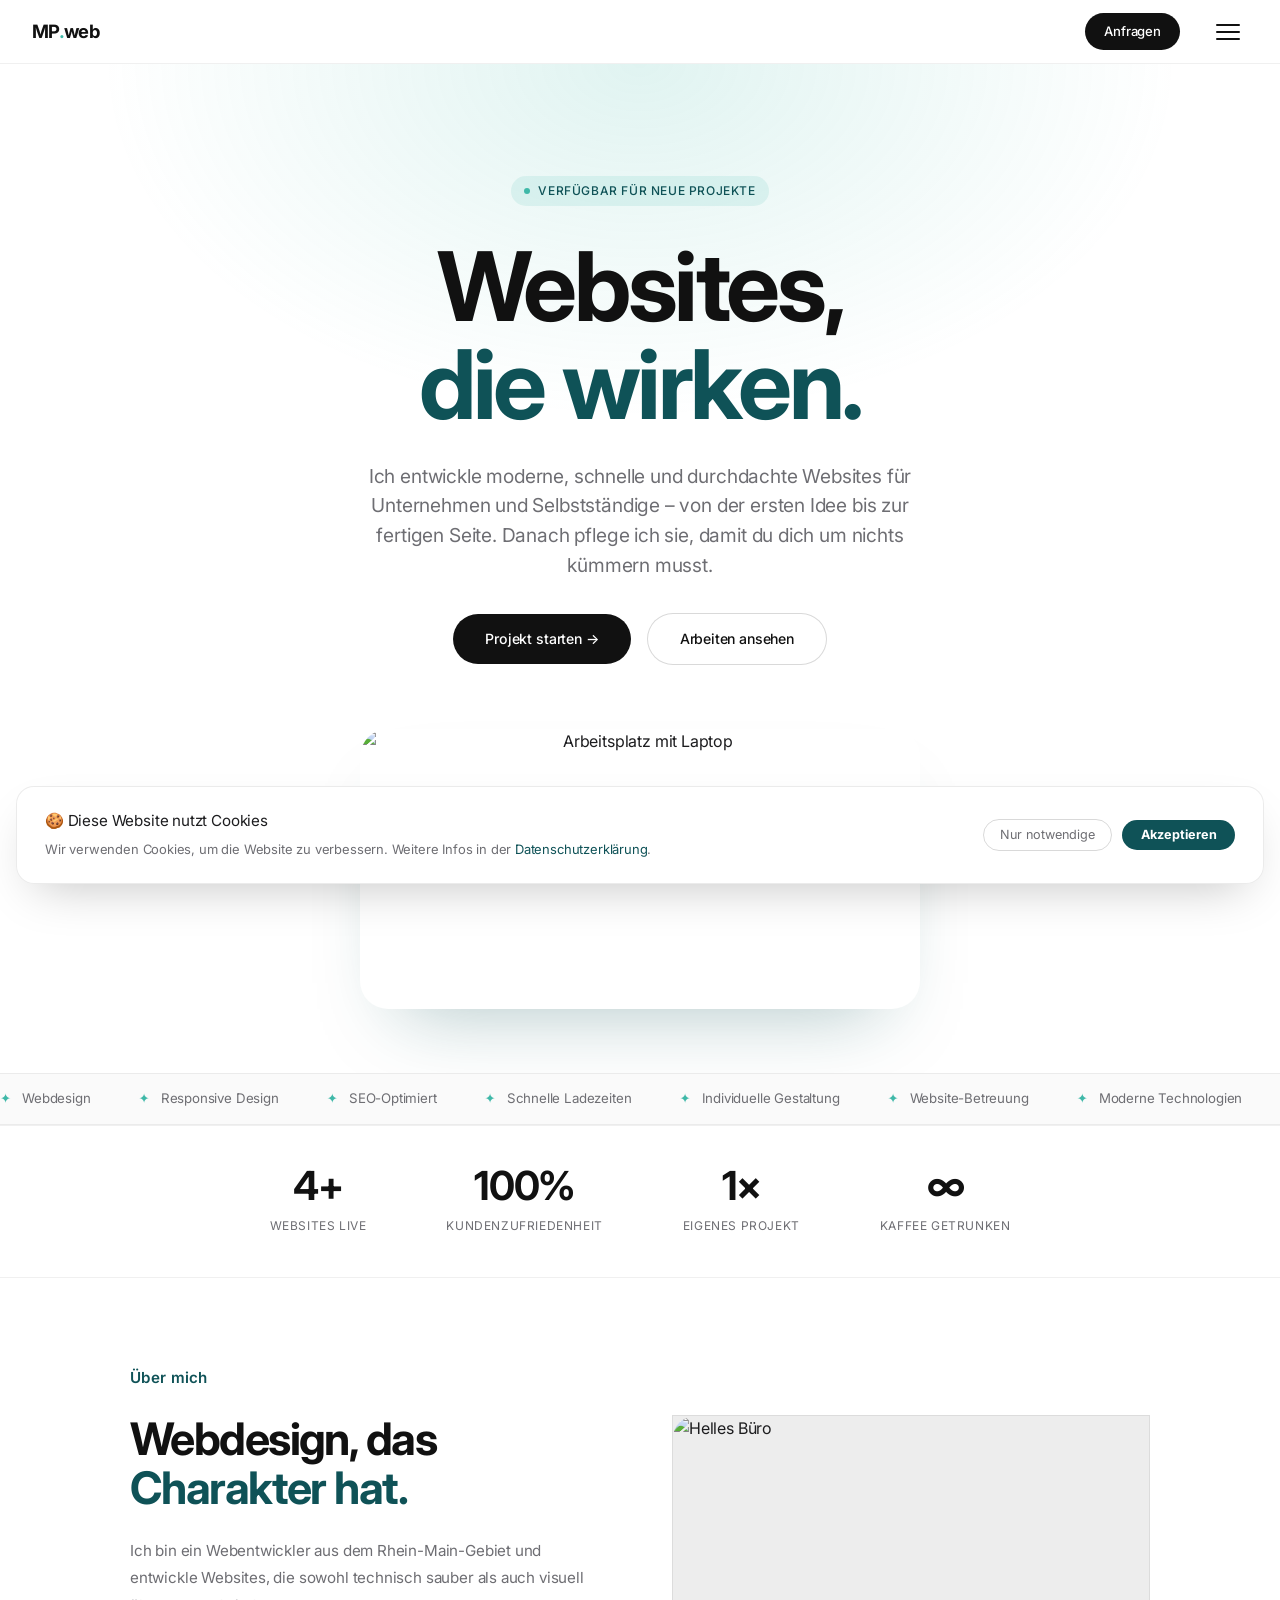
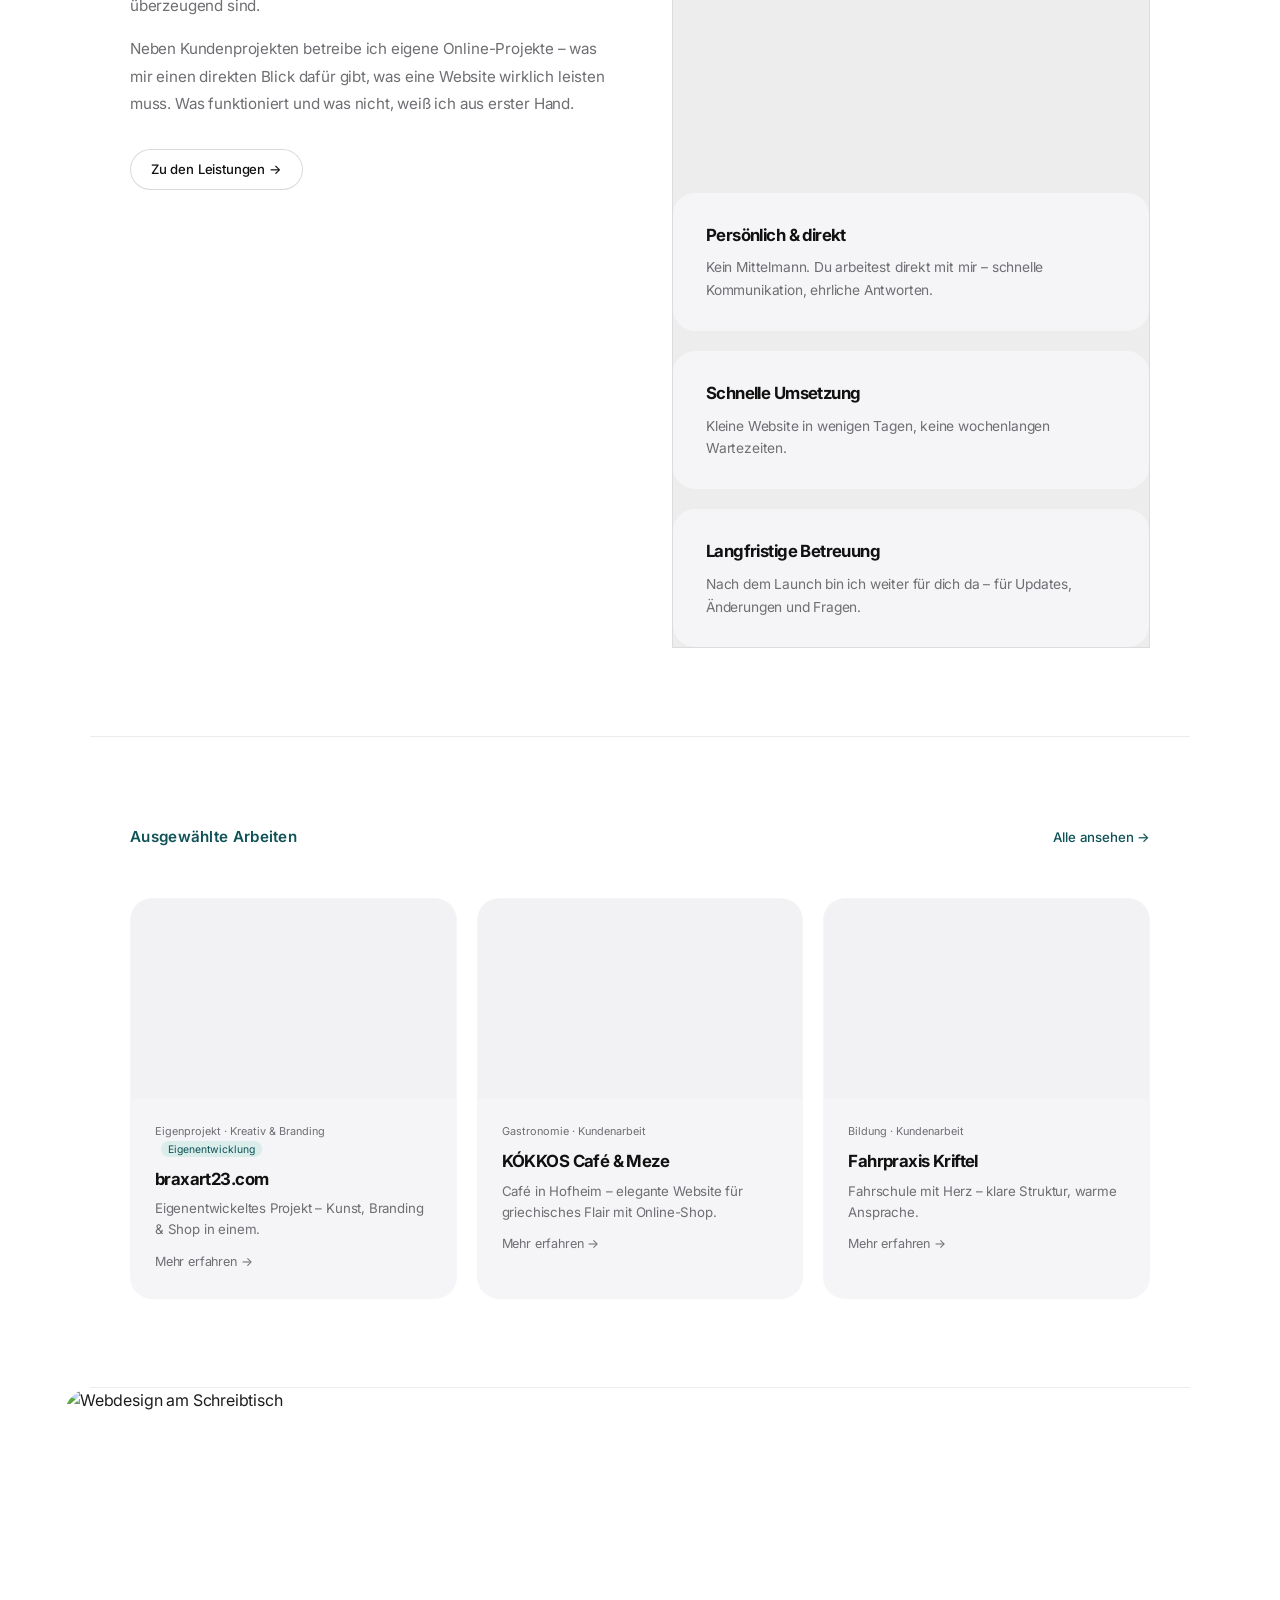
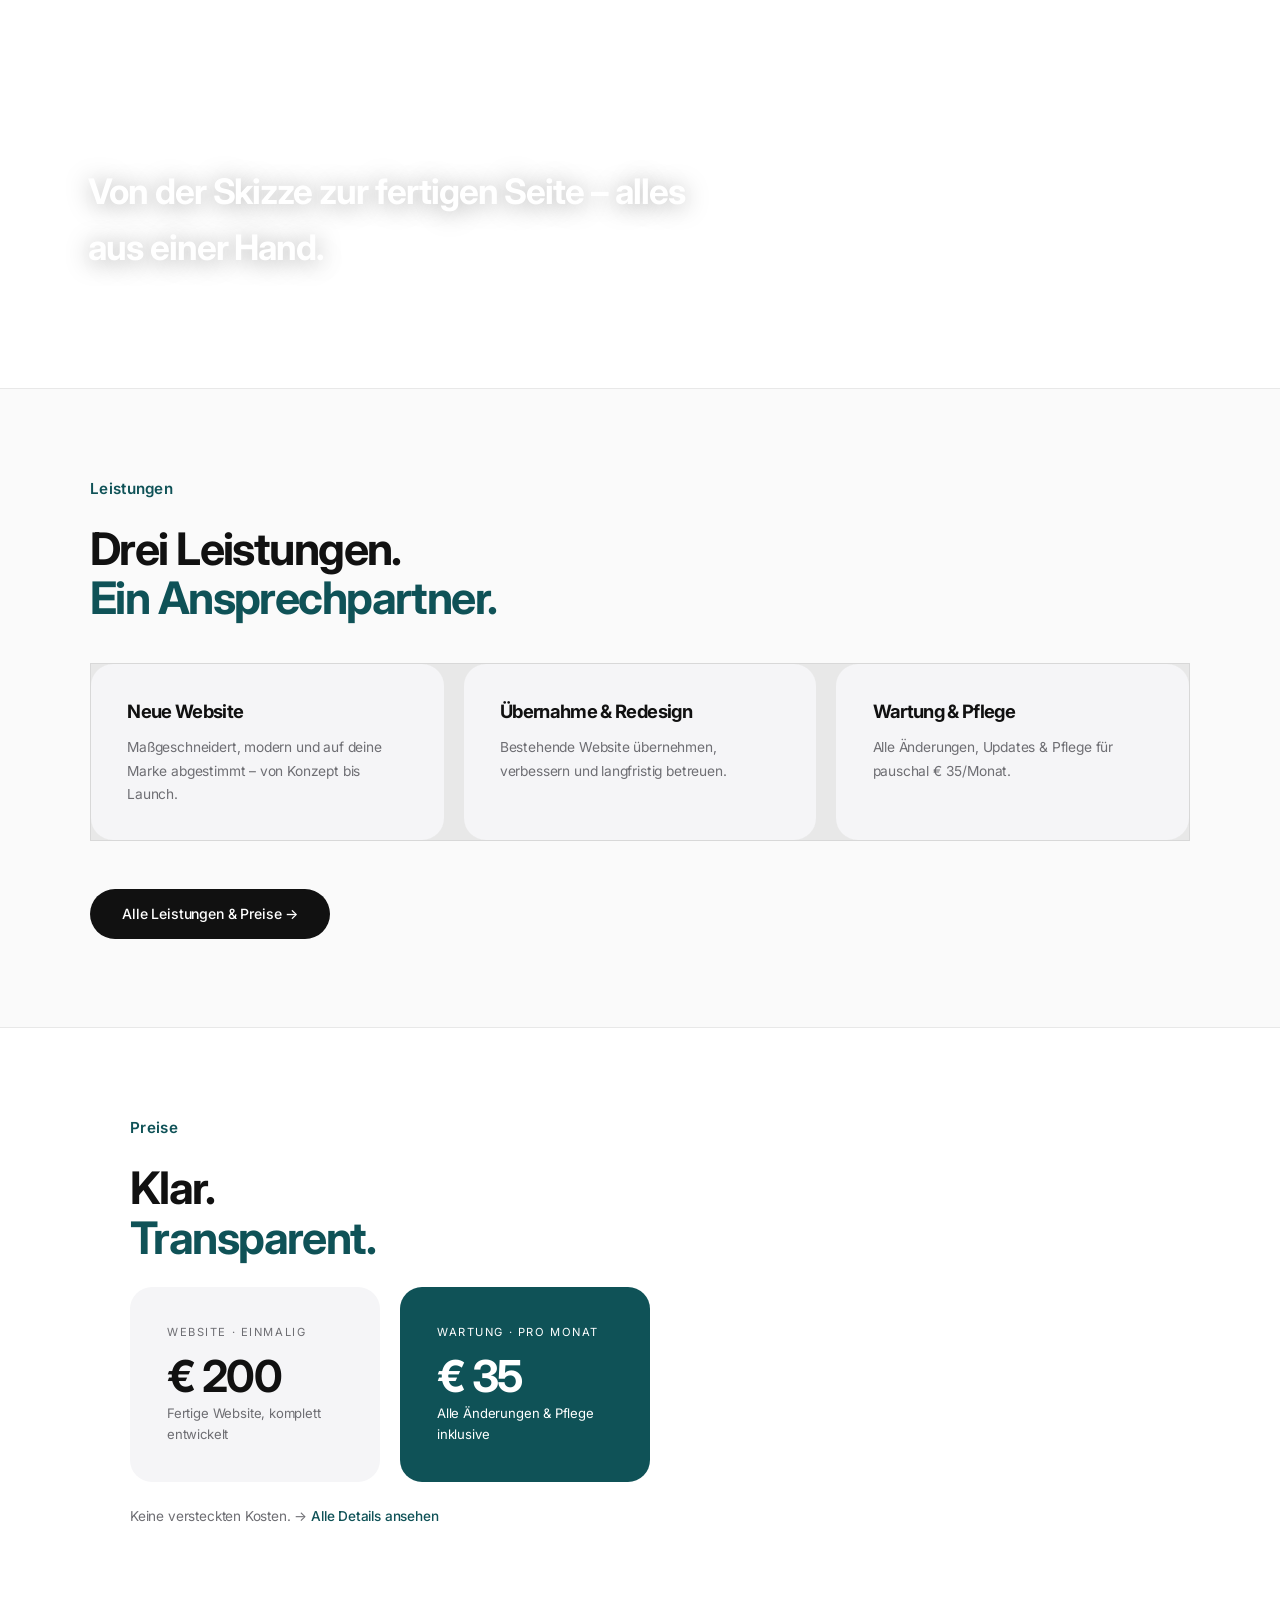
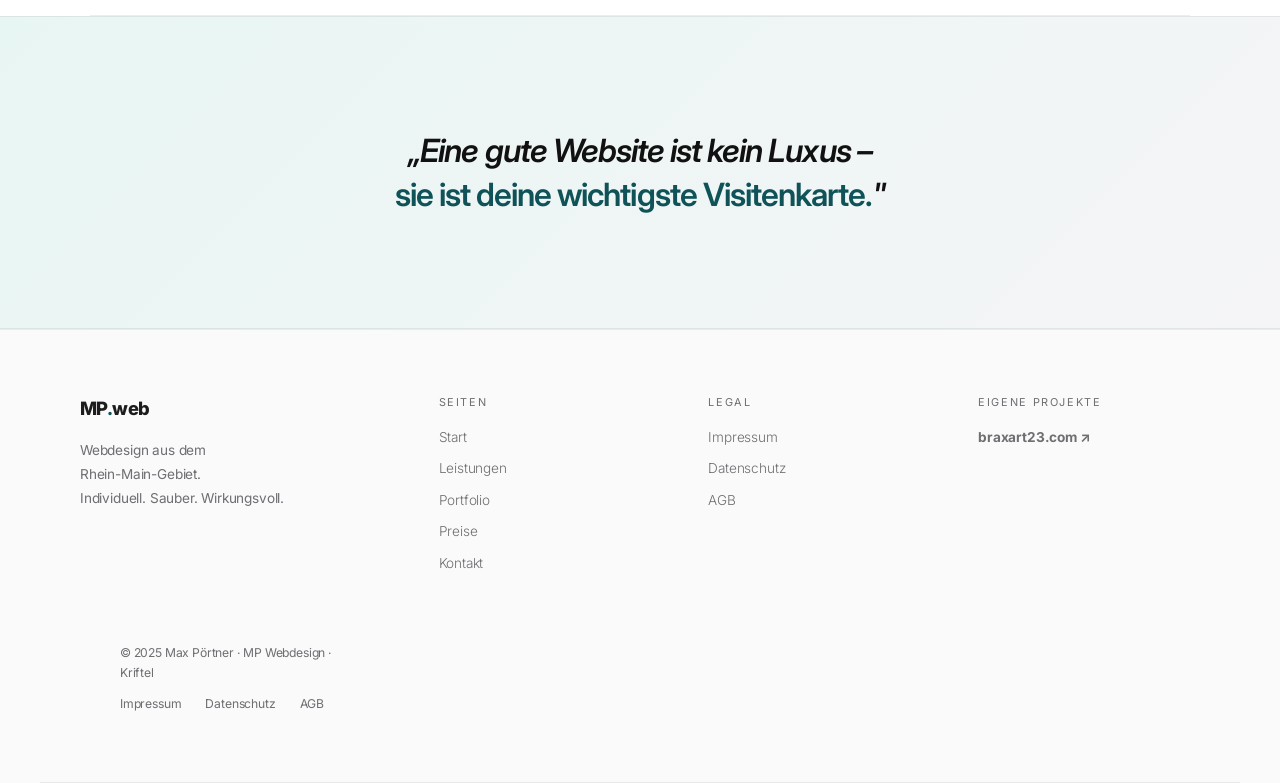
==== commit 59dba6aa: "Helles Design mit Fotos, Responsive-Raster repariert Co-Authored-By: Claude Opus 5.5 <noreply@anthro" ====
--- a/index.html
+++ b/index.html
@@ -9,35 +9,35 @@
 <style>
 *,*::before,*::after{box-sizing:border-box;margin:0;padding:0}
 html{scroll-behavior:smooth}
-body{padding-top:64px;background:#000000;color:#f5f5f7;font-family:'Inter',sans-serif;font-weight:300;line-height:1.6;overflow-x:hidden}
-:root{--bg:#000000;--s1:#161617;--s2:#1c1c1e;--s3:#232325;--b:rgba(255,255,255,.07);--b2:rgba(255,255,255,.13);--text:#f5f5f7;--muted:#86868b;--accent:#2997ff;--accent2:#64d2ff}
+body{padding-top:64px;background:#ffffff;color:#1d1d1f;font-family:'Inter',sans-serif;font-weight:300;line-height:1.6;overflow-x:hidden}
+:root{--bg:#ffffff;--s1:#f5f5f7;--s2:#f2f2f4;--s3:#ebebee;--b:rgba(0,0,0,.07);--b2:rgba(0,0,0,.13);--text:#1d1d1f;--muted:#6e6e73;--accent:#0f5257;--accent2:#3fb8a8}
 
 /* ── NAV ── */
 nav{position:fixed;top:0;left:0;right:0;z-index:500;height:64px;padding:0 2rem;
   display:flex;align-items:center;justify-content:space-between;
-  background:rgba(0,0,0,.97);border-bottom:1px solid rgba(255,255,255,.08)}
+  background:rgba(0,0,0,.97);border-bottom:1px solid rgba(0,0,0,.08)}
 .nav-logo{font-family:'Inter',sans-serif;font-weight:800;font-size:1.15rem;
-  letter-spacing:-.03em;color:#f5f5f7;text-decoration:none}
-.nav-logo span{color:#2997ff}
+  letter-spacing:-.03em;color:#1d1d1f;text-decoration:none}
+.nav-logo span{color:#0f5257}
 /* nav-links HIDDEN by default, toggled by JS */
 .nav-links{list-style:none;display:none;position:absolute;top:64px;left:0;right:0;
-  flex-direction:column;background:#0b0b0c;border-bottom:1px solid rgba(255,255,255,.08);
+  flex-direction:column;background:#fafafa;border-bottom:1px solid rgba(0,0,0,.08);
   padding:1rem 0;gap:0;z-index:499}
 .nav-links.open{display:flex}
 .nav-links li{width:100%}
-.nav-links a{color:#86868b;text-decoration:none;font-size:.95rem;font-weight:400;
+.nav-links a{color:#6e6e73;text-decoration:none;font-size:.95rem;font-weight:400;
   display:block;padding:.85rem 2rem;transition:color .2s,background .2s;border-left:3px solid transparent}
-.nav-links a:hover{color:#f5f5f7;background:rgba(255,255,255,.04);border-left-color:#2997ff}
-.nav-links a.active{color:#f5f5f7;border-left-color:#2997ff}
-.nav-cta{background:#2997ff;color:#000000;padding:.48rem 1.2rem;border-radius:100px;
+.nav-links a:hover{color:#1d1d1f;background:rgba(0,0,0,.04);border-left-color:#0f5257}
+.nav-links a.active{color:#1d1d1f;border-left-color:#0f5257}
+.nav-cta{background:#0f5257;color:#ffffff;padding:.48rem 1.2rem;border-radius:100px;
   font-family:'Inter',sans-serif;font-size:.82rem;font-weight:600;text-decoration:none;
   border:none;cursor:pointer;display:inline-flex;align-items:center;
   transition:transform .2s,box-shadow .2s;white-space:nowrap}
-.nav-cta:hover{transform:translateY(-1px);box-shadow:0 8px 24px rgba(41,151,255,.3)}
+.nav-cta:hover{transform:translateY(-1px);box-shadow:0 8px 24px rgba(15,82,87,.3)}
 /* BURGER - always visible */
 .burger{background:none;border:none;cursor:pointer;padding:8px;
   display:flex;flex-direction:column;gap:5px;z-index:600;margin-left:1rem}
-.burger span{display:block;width:24px;height:2px;background:#f5f5f7;
+.burger span{display:block;width:24px;height:2px;background:#1d1d1f;
   transition:all .3s ease;transform-origin:center;border-radius:2px}
 .burger.open span:nth-child(1){transform:translateY(7px) rotate(45deg)}
 .burger.open span:nth-child(2){opacity:0;transform:scaleX(0)}
@@ -50,16 +50,16 @@
 .hero{min-height:100vh;display:flex;flex-direction:column;justify-content:flex-end;
   padding:0 2.5rem 5rem;position:relative;overflow:hidden;isolation:isolate}
 .hero-grid{position:absolute;inset:0;
-  background-image:linear-gradient(to bottom,transparent 55%,#000000 100%),
+  background-image:linear-gradient(to bottom,transparent 55%,#ffffff 100%),
     repeating-linear-gradient(0deg,transparent,transparent 79px,var(--b) 80px),
     repeating-linear-gradient(90deg,transparent,transparent 79px,var(--b) 80px);
   background-size:100% 100%,80px 80px,80px 80px;z-index:0;pointer-events:none}
 .glow-r{pointer-events:none;position:absolute;top:-10%;right:-5%;width:650px;height:650px;
-  background:radial-gradient(circle,rgba(41,151,255,.1) 0%,transparent 65%);pointer-events:none}
+  background:radial-gradient(circle,rgba(15,82,87,.1) 0%,transparent 65%);pointer-events:none}
 .glow-l{pointer-events:none;position:absolute;bottom:5%;left:-8%;width:500px;height:500px;
-  background:radial-gradient(circle,rgba(100,210,255,.07) 0%,transparent 65%);pointer-events:none}
+  background:radial-gradient(circle,rgba(63,184,168,.07) 0%,transparent 65%);pointer-events:none}
 .avail{display:inline-flex;align-items:center;gap:.5rem;
-  background:rgba(41,151,255,.08);border:1px solid rgba(41,151,255,.22);
+  background:rgba(15,82,87,.08);border:1px solid rgba(15,82,87,.22);
   color:var(--accent);padding:.32rem .85rem;border-radius:100px;
   font-size:.75rem;font-weight:500;letter-spacing:.05em;text-transform:uppercase;
   margin-bottom:2rem;animation:fadeUp .8s ease both}
@@ -79,16 +79,16 @@
 
 /* BUTTONS */
 .btn-f{display:inline-flex;align-items:center;gap:.4rem;padding:.875rem 2rem;
-  border-radius:100px;background:var(--accent);color:#000000;font-family:'Inter',sans-serif;
+  border-radius:100px;background:var(--accent);color:#ffffff;font-family:'Inter',sans-serif;
   font-size:.88rem;font-weight:600;letter-spacing:-.01em;text-decoration:none;border:none;
   cursor:pointer;transition:transform .2s,box-shadow .2s}
-.btn-f:hover{transform:translateY(-2px);box-shadow:0 12px 36px rgba(41,151,255,.25)}
+.btn-f:hover{transform:translateY(-2px);box-shadow:0 12px 36px rgba(15,82,87,.25)}
 .btn-f.sm{padding:.55rem 1.25rem;font-size:.82rem}
 .btn-o{display:inline-flex;align-items:center;gap:.4rem;padding:.875rem 2rem;
   border-radius:100px;background:none;color:var(--text);border:1px solid var(--b2);
   font-family:'Inter',sans-serif;font-size:.88rem;font-weight:500;text-decoration:none;
   cursor:pointer;transition:border-color .2s,background .2s}
-.btn-o:hover{border-color:rgba(255,255,255,.28);background:var(--s1)}
+.btn-o:hover{border-color:rgba(0,0,0,.28);background:var(--s1)}
 .btn-o.sm{padding:.55rem 1.25rem;font-size:.82rem}
 
 /* EYE */
@@ -145,7 +145,7 @@
 .pg{display:grid;grid-template-columns:repeat(2,1fr);gap:1.5rem}
 .pc{background:var(--s1);border:1px solid var(--b);text-decoration:none;color:inherit;
   display:block;overflow:hidden;transition:transform .3s,border-color .3s,box-shadow .3s}
-.pc:hover{transform:translateY(-4px);border-color:rgba(41,151,255,.3);box-shadow:0 20px 60px rgba(0,0,0,.5)}
+.pc:hover{transform:translateY(-4px);border-color:rgba(15,82,87,.3);box-shadow:0 20px 60px rgba(0,0,0,.5)}
 .pc-thumb{width:100%;aspect-ratio:16/9;position:relative;overflow:hidden;background:var(--s2)}
 .pc-thumb iframe{width:200%;height:200%;transform:scale(.5);transform-origin:top left;
   border:none;pointer-events:none;display:block}
@@ -156,12 +156,12 @@
 .pc-info p{color:var(--muted);font-size:.83rem;line-height:1.6}
 .pc-arrow{display:inline-flex;align-items:center;gap:.4rem;color:var(--muted);font-size:.79rem;margin-top:.7rem;transition:color .2s,gap .2s}
 .pc:hover .pc-arrow{color:var(--accent);gap:.65rem}
-.own-b{background:rgba(100,210,255,.1);border:1px solid rgba(100,210,255,.25);color:var(--accent2);font-size:.65rem;padding:.1rem .45rem;border-radius:100px;margin-left:.35rem}
+.own-b{background:rgba(63,184,168,.1);border:1px solid rgba(63,184,168,.25);color:var(--accent2);font-size:.65rem;padding:.1rem .45rem;border-radius:100px;margin-left:.35rem}
 
 /* PRICES */
 .pc2{display:grid;grid-template-columns:1fr 1fr;gap:1.5rem;max-width:520px;margin-bottom:1.5rem}
 .pcard{padding:2.25rem;border:1px solid var(--b);background:var(--s2)}
-.pcard.hi{background:rgba(41,151,255,.06);border-color:rgba(41,151,255,.3)}
+.pcard.hi{background:rgba(15,82,87,.06);border-color:rgba(15,82,87,.3)}
 .pl{font-size:.7rem;letter-spacing:.14em;text-transform:uppercase;color:var(--muted);margin-bottom:.75rem;display:block}
 .pcard.hi .pl{color:var(--accent)}
 .pa{font-family:'Inter',sans-serif;font-size:2.75rem;font-weight:800;letter-spacing:-.04em;line-height:1;margin-bottom:.3rem}
@@ -198,7 +198,7 @@
 @keyframes lineGrow{0%{width:10px;opacity:.3}50%{width:40px;opacity:1}100%{width:10px;opacity:.3}}
 
 /* RESPONSIVE */
-
+@media(max-width:860px){
   .lg{grid-template-columns:1fr}
   .pg{grid-template-columns:1fr}
   .fi{grid-template-columns:1fr;gap:2rem}
@@ -212,15 +212,15 @@
 
 
 /* ── FOOTER CENTERING ── */
-footer{border-top:1px solid rgba(255,255,255,.07);width:100%;box-sizing:border-box}
+footer{border-top:1px solid rgba(0,0,0,.07);width:100%;box-sizing:border-box}
 .footer-wrap{max-width:1200px;margin:0 auto;width:100%}
 .footer-grid{display:grid;grid-template-columns:1.4fr 1fr 1fr 1fr;gap:3rem;
-  padding:4rem 2.5rem 3rem;border-bottom:1px solid rgba(255,255,255,.07);
+  padding:4rem 2.5rem 3rem;border-bottom:1px solid rgba(0,0,0,.07);
   box-sizing:border-box;width:100%}
 .footer-bottom{padding:1.3rem 2.5rem;display:flex;justify-content:space-between;
   align-items:center;flex-wrap:wrap;gap:.75rem;box-sizing:border-box;width:100%}
-.footer-bottom p,.footer-bottom a{color:#86868b;font-size:.76rem;text-decoration:none;transition:color .2s}
-.footer-bottom a:hover{color:#f5f5f7}
+.footer-bottom p,.footer-bottom a{color:#6e6e73;font-size:.76rem;text-decoration:none;transition:color .2s}
+.footer-bottom a:hover{color:#1d1d1f}
 @media(max-width:860px){
   .footer-grid{grid-template-columns:1fr 1fr!important;gap:2rem!important;padding:2.5rem 1.25rem!important}
   .footer-bottom{padding:1rem 1.25rem!important;flex-direction:column!important;text-align:center!important;gap:.5rem!important}
@@ -352,7 +352,7 @@
   .li > *:last-child, .leistung-item > *:last-child { grid-column: 2 !important; }
   .pstep, .process-step {
     border-right: none !important;
-    border-bottom: 1px solid rgba(255,255,255,.07) !important;
+    border-bottom: 1px solid rgba(0,0,0,.07) !important;
   }
 
   /* ── PREISE ── */
@@ -368,7 +368,7 @@
   /* ── CONTACT ── */
   .cl, .contact-left {
     border-right: none !important;
-    border-bottom: 1px solid rgba(255,255,255,.07) !important;
+    border-bottom: 1px solid rgba(0,0,0,.07) !important;
     padding: 2rem 1.25rem !important;
   }
   .cr, .contact-right { padding: 2rem 1.25rem !important; }
@@ -390,11 +390,11 @@
   nav { padding: 0 1.25rem !important; height: 56px !important; }
   [style*="border-right:1px solid rgba(255"] {
     border-right: none !important;
-    border-bottom: 1px solid rgba(255,255,255,.07) !important;
+    border-bottom: 1px solid rgba(0,0,0,.07) !important;
   }
   [style*="border-right:1px solid rgba(200,240"] {
     border-right: none !important;
-    border-bottom: 1px solid rgba(41,151,255,.12) !important;
+    border-bottom: 1px solid rgba(15,82,87,.12) !important;
   }
   .cta-group { flex-direction: column !important; align-items: stretch !important; }
   .cta-group a { text-align: center !important; justify-content: center !important; }
@@ -429,7 +429,7 @@
 </style>
 <!-- ── NAV ── -->
 <nav id="nav">
-  <a href="index.html" class="nav-logo">MP<span style="color:#2997ff">.</span>web</a>
+  <a href="index.html" class="nav-logo">MP<span style="color:#0f5257">.</span>web</a>
   <div class="nav-right">
     <a href="kontakt.html" class="nav-cta">Anfragen</a>
     <button class="burger" id="burger" onclick="toggleMob()" aria-label="Menü">
@@ -453,62 +453,62 @@
   <div style="position:absolute;right:0;top:0;bottom:0;width:55%;z-index:0;pointer-events:none;overflow:hidden;opacity:.13">
     <svg viewBox="0 0 800 700" xmlns="http://www.w3.org/2000/svg" style="width:100%;height:100%;object-fit:cover">
       <!-- Browser window mockup -->
-      <rect x="60" y="60" width="680" height="440" rx="12" fill="none" stroke="#2997ff" stroke-width="1.5"/>
-      <rect x="60" y="60" width="680" height="44" rx="12" fill="none" stroke="#2997ff" stroke-width="1.5"/>
-      <line x1="60" y1="104" x2="740" y2="104" stroke="#2997ff" stroke-width="1"/>
+      <rect x="60" y="60" width="680" height="440" rx="12" fill="none" stroke="#0f5257" stroke-width="1.5"/>
+      <rect x="60" y="60" width="680" height="44" rx="12" fill="none" stroke="#0f5257" stroke-width="1.5"/>
+      <line x1="60" y1="104" x2="740" y2="104" stroke="#0f5257" stroke-width="1"/>
       <!-- browser dots -->
-      <circle cx="92" cy="82" r="7" fill="none" stroke="#2997ff" stroke-width="1.5"/>
-      <circle cx="116" cy="82" r="7" fill="none" stroke="#2997ff" stroke-width="1.5"/>
-      <circle cx="140" cy="82" r="7" fill="none" stroke="#2997ff" stroke-width="1.5"/>
+      <circle cx="92" cy="82" r="7" fill="none" stroke="#0f5257" stroke-width="1.5"/>
+      <circle cx="116" cy="82" r="7" fill="none" stroke="#0f5257" stroke-width="1.5"/>
+      <circle cx="140" cy="82" r="7" fill="none" stroke="#0f5257" stroke-width="1.5"/>
       <!-- URL bar -->
-      <rect x="170" y="70" width="380" height="24" rx="12" fill="none" stroke="#2997ff" stroke-width="1"/>
-      <text x="183" y="86" font-family="monospace" font-size="11" fill="#2997ff">mpwebdesign.de</text>
+      <rect x="170" y="70" width="380" height="24" rx="12" fill="none" stroke="#0f5257" stroke-width="1"/>
+      <text x="183" y="86" font-family="monospace" font-size="11" fill="#0f5257">mpwebdesign.de</text>
       <!-- nav bar inside browser -->
-      <line x1="80" y1="130" x2="720" y2="130" stroke="#2997ff" stroke-width=".5" stroke-dasharray="4,3"/>
-      <rect x="80" y="118" width="50" height="14" rx="7" fill="none" stroke="#2997ff" stroke-width=".8"/>
-      <rect x="145" y="118" width="60" height="14" rx="7" fill="none" stroke="#2997ff" stroke-width=".8"/>
-      <rect x="220" y="118" width="55" height="14" rx="7" fill="none" stroke="#2997ff" stroke-width=".8"/>
+      <line x1="80" y1="130" x2="720" y2="130" stroke="#0f5257" stroke-width=".5" stroke-dasharray="4,3"/>
+      <rect x="80" y="118" width="50" height="14" rx="7" fill="none" stroke="#0f5257" stroke-width=".8"/>
+      <rect x="145" y="118" width="60" height="14" rx="7" fill="none" stroke="#0f5257" stroke-width=".8"/>
+      <rect x="220" y="118" width="55" height="14" rx="7" fill="none" stroke="#0f5257" stroke-width=".8"/>
       <!-- hero text placeholder -->
-      <rect x="80" y="155" width="280" height="28" rx="4" fill="none" stroke="#2997ff" stroke-width="1"/>
-      <rect x="80" y="193" width="200" height="28" rx="4" fill="none" stroke="#2997ff" stroke-width="1"/>
-      <rect x="80" y="240" width="320" height="10" rx="2" fill="none" stroke="#2997ff" stroke-width=".8"/>
-      <rect x="80" y="258" width="280" height="10" rx="2" fill="none" stroke="#2997ff" stroke-width=".8"/>
-      <rect x="80" y="276" width="240" height="10" rx="2" fill="none" stroke="#2997ff" stroke-width=".8"/>
+      <rect x="80" y="155" width="280" height="28" rx="4" fill="none" stroke="#0f5257" stroke-width="1"/>
+      <rect x="80" y="193" width="200" height="28" rx="4" fill="none" stroke="#0f5257" stroke-width="1"/>
+      <rect x="80" y="240" width="320" height="10" rx="2" fill="none" stroke="#0f5257" stroke-width=".8"/>
+      <rect x="80" y="258" width="280" height="10" rx="2" fill="none" stroke="#0f5257" stroke-width=".8"/>
+      <rect x="80" y="276" width="240" height="10" rx="2" fill="none" stroke="#0f5257" stroke-width=".8"/>
       <!-- CTA button -->
-      <rect x="80" y="306" width="120" height="38" rx="19" fill="none" stroke="#2997ff" stroke-width="1.5"/>
-      <rect x="216" y="306" width="110" height="38" rx="19" fill="none" stroke="#2997ff" stroke-width="1"/>
+      <rect x="80" y="306" width="120" height="38" rx="19" fill="none" stroke="#0f5257" stroke-width="1.5"/>
+      <rect x="216" y="306" width="110" height="38" rx="19" fill="none" stroke="#0f5257" stroke-width="1"/>
       <!-- cards row -->
-      <rect x="80" y="370" width="180" height="100" rx="6" fill="none" stroke="#2997ff" stroke-width="1"/>
-      <rect x="276" y="370" width="180" height="100" rx="6" fill="none" stroke="#2997ff" stroke-width="1"/>
-      <rect x="472" y="370" width="180" height="100" rx="6" fill="none" stroke="#2997ff" stroke-width="1"/>
+      <rect x="80" y="370" width="180" height="100" rx="6" fill="none" stroke="#0f5257" stroke-width="1"/>
+      <rect x="276" y="370" width="180" height="100" rx="6" fill="none" stroke="#0f5257" stroke-width="1"/>
+      <rect x="472" y="370" width="180" height="100" rx="6" fill="none" stroke="#0f5257" stroke-width="1"/>
       <!-- card inner lines -->
-      <rect x="96" y="385" width="40" height="8" rx="4" fill="none" stroke="#2997ff" stroke-width=".8"/>
-      <rect x="96" y="402" width="140" height="6" rx="3" fill="none" stroke="#2997ff" stroke-width=".6"/>
-      <rect x="96" y="415" width="110" height="6" rx="3" fill="none" stroke="#2997ff" stroke-width=".6"/>
-      <rect x="96" y="428" width="90" height="6" rx="3" fill="none" stroke="#2997ff" stroke-width=".6"/>
-      <rect x="292" y="385" width="40" height="8" rx="4" fill="none" stroke="#2997ff" stroke-width=".8"/>
-      <rect x="292" y="402" width="140" height="6" rx="3" fill="none" stroke="#2997ff" stroke-width=".6"/>
-      <rect x="292" y="415" width="110" height="6" rx="3" fill="none" stroke="#2997ff" stroke-width=".6"/>
-      <rect x="488" y="385" width="40" height="8" rx="4" fill="none" stroke="#2997ff" stroke-width=".8"/>
-      <rect x="488" y="402" width="140" height="6" rx="3" fill="none" stroke="#2997ff" stroke-width=".6"/>
-      <rect x="488" y="415" width="110" height="6" rx="3" fill="none" stroke="#2997ff" stroke-width=".6"/>
+      <rect x="96" y="385" width="40" height="8" rx="4" fill="none" stroke="#0f5257" stroke-width=".8"/>
+      <rect x="96" y="402" width="140" height="6" rx="3" fill="none" stroke="#0f5257" stroke-width=".6"/>
+      <rect x="96" y="415" width="110" height="6" rx="3" fill="none" stroke="#0f5257" stroke-width=".6"/>
+      <rect x="96" y="428" width="90" height="6" rx="3" fill="none" stroke="#0f5257" stroke-width=".6"/>
+      <rect x="292" y="385" width="40" height="8" rx="4" fill="none" stroke="#0f5257" stroke-width=".8"/>
+      <rect x="292" y="402" width="140" height="6" rx="3" fill="none" stroke="#0f5257" stroke-width=".6"/>
+      <rect x="292" y="415" width="110" height="6" rx="3" fill="none" stroke="#0f5257" stroke-width=".6"/>
+      <rect x="488" y="385" width="40" height="8" rx="4" fill="none" stroke="#0f5257" stroke-width=".8"/>
+      <rect x="488" y="402" width="140" height="6" rx="3" fill="none" stroke="#0f5257" stroke-width=".6"/>
+      <rect x="488" y="415" width="110" height="6" rx="3" fill="none" stroke="#0f5257" stroke-width=".6"/>
       <!-- floating code snippet -->
-      <rect x="480" y="155" width="220" height="130" rx="8" fill="none" stroke="#2997ff" stroke-width="1"/>
-      <text x="495" y="175" font-family="monospace" font-size="10" fill="#2997ff">&lt;html&gt;</text>
-      <text x="505" y="191" font-family="monospace" font-size="10" fill="#2997ff">&lt;head&gt;</text>
-      <text x="515" y="207" font-family="monospace" font-size="10" fill="#2997ff">&lt;title&gt;MPweb&lt;/title&gt;</text>
-      <text x="505" y="223" font-family="monospace" font-size="10" fill="#2997ff">&lt;/head&gt;</text>
-      <text x="505" y="239" font-family="monospace" font-size="10" fill="#2997ff">&lt;body&gt;</text>
-      <text x="495" y="255" font-family="monospace" font-size="10" fill="#2997ff">...</text>
+      <rect x="480" y="155" width="220" height="130" rx="8" fill="none" stroke="#0f5257" stroke-width="1"/>
+      <text x="495" y="175" font-family="monospace" font-size="10" fill="#0f5257">&lt;html&gt;</text>
+      <text x="505" y="191" font-family="monospace" font-size="10" fill="#0f5257">&lt;head&gt;</text>
+      <text x="515" y="207" font-family="monospace" font-size="10" fill="#0f5257">&lt;title&gt;MPweb&lt;/title&gt;</text>
+      <text x="505" y="223" font-family="monospace" font-size="10" fill="#0f5257">&lt;/head&gt;</text>
+      <text x="505" y="239" font-family="monospace" font-size="10" fill="#0f5257">&lt;body&gt;</text>
+      <text x="495" y="255" font-family="monospace" font-size="10" fill="#0f5257">...</text>
       <!-- connecting lines / dots -->
-      <circle cx="400" cy="340" r="4" fill="none" stroke="#2997ff" stroke-width="1"/>
-      <circle cx="500" cy="300" r="3" fill="none" stroke="#2997ff" stroke-width="1"/>
-      <line x1="400" y1="340" x2="500" y2="300" stroke="#2997ff" stroke-width=".5" stroke-dasharray="3,3"/>
-      <circle cx="200" cy="360" r="3" fill="none" stroke="#2997ff" stroke-width="1"/>
-      <line x1="200" y1="360" x2="400" y2="340" stroke="#2997ff" stroke-width=".5" stroke-dasharray="3,3"/>
+      <circle cx="400" cy="340" r="4" fill="none" stroke="#0f5257" stroke-width="1"/>
+      <circle cx="500" cy="300" r="3" fill="none" stroke="#0f5257" stroke-width="1"/>
+      <line x1="400" y1="340" x2="500" y2="300" stroke="#0f5257" stroke-width=".5" stroke-dasharray="3,3"/>
+      <circle cx="200" cy="360" r="3" fill="none" stroke="#0f5257" stroke-width="1"/>
+      <line x1="200" y1="360" x2="400" y2="340" stroke="#0f5257" stroke-width=".5" stroke-dasharray="3,3"/>
       <!-- bottom status bar -->
-      <rect x="60" y="490" width="680" height="10" rx="2" fill="none" stroke="#2997ff" stroke-width=".5"/>
-      <rect x="60" y="490" width="420" height="10" rx="2" fill="none" stroke="#2997ff" stroke-width=".5"/>
+      <rect x="60" y="490" width="680" height="10" rx="2" fill="none" stroke="#0f5257" stroke-width=".5"/>
+      <rect x="60" y="490" width="420" height="10" rx="2" fill="none" stroke="#0f5257" stroke-width=".5"/>
     </svg>
   </div>
   <div style="position:relative;z-index:1">
@@ -519,6 +519,7 @@
       <a href="kontakt.html" class="btn-f">Projekt starten →</a>
       <a href="portfolio.html" class="btn-o">Arbeiten ansehen</a>
     </div>
+    <img class="hero-img" src="https://images.unsplash.com/photo-1499951360447-b19be8fe80f5?auto=format&fit=crop&q=80&w=1800" alt="Arbeitsplatz mit Laptop" fetchpriority="high">
   </div>
   <div class="scroll-hint"><div class="scroll-line"></div>Scroll</div>
 </header>
@@ -548,6 +549,7 @@
       <a href="leistungen.html" class="btn-o sm">Zu den Leistungen →</a>
     </div>
     <div class="ac">
+      <img class="about-img" src="https://images.unsplash.com/photo-1497366216548-37526070297c?auto=format&fit=crop&q=80&w=1000" alt="Helles Büro" loading="lazy">
       <div class="acard"><span class="acard-ic">🎯</span><h3>Persönlich & direkt</h3><p>Kein Mittelmann. Du arbeitest direkt mit mir – schnelle Kommunikation, ehrliche Antworten.</p></div>
       <div class="acard"><span class="acard-ic">⚡</span><h3>Schnelle Umsetzung</h3><p>Kleine Website in wenigen Tagen, keine wochenlangen Wartezeiten.</p></div>
       <div class="acard"><span class="acard-ic">🔧</span><h3>Langfristige Betreuung</h3><p>Nach dem Launch bin ich weiter für dich da – für Updates, Änderungen und Fragen.</p></div>
@@ -607,6 +609,8 @@
 
   </div>
 </section>
+
+<figure class="band rev"><img src="https://images.unsplash.com/photo-1522542550221-31fd19575a2d?auto=format&fit=crop&q=80&w=2000" alt="Webdesign am Schreibtisch" loading="lazy"><figcaption>Von der Skizze zur fertigen Seite – alles aus einer Hand.</figcaption></figure>
 
 <!-- ── LEISTUNGEN STRIP ── -->
 <div class="sdark rev">
@@ -646,34 +650,34 @@
     <div class="footer-grid">
       <!-- Brand -->
       <div>
-      <a href="index.html" style="font-family:'Inter',sans-serif;font-weight:800;font-size:1.15rem;letter-spacing:-.03em;color:#f5f5f7;text-decoration:none;display:block;margin-bottom:1rem">MP<span style="color:#2997ff">.</span>web</a>
-      <p style="color:#86868b;font-size:.85rem;line-height:1.75;font-weight:300">Webdesign aus dem<br>Rhein-Main-Gebiet.<br>Individuell. Sauber. Wirkungsvoll.</p>
+      <a href="index.html" style="font-family:'Inter',sans-serif;font-weight:800;font-size:1.15rem;letter-spacing:-.03em;color:#1d1d1f;text-decoration:none;display:block;margin-bottom:1rem">MP<span style="color:#0f5257">.</span>web</a>
+      <p style="color:#6e6e73;font-size:.85rem;line-height:1.75;font-weight:300">Webdesign aus dem<br>Rhein-Main-Gebiet.<br>Individuell. Sauber. Wirkungsvoll.</p>
     </div>
       <!-- Seiten -->
       <div>
-      <p style="font-size:.68rem;letter-spacing:.15em;text-transform:uppercase;color:#86868b;margin-bottom:1rem;font-weight:400">Seiten</p>
+      <p style="font-size:.68rem;letter-spacing:.15em;text-transform:uppercase;color:#6e6e73;margin-bottom:1rem;font-weight:400">Seiten</p>
       <div style="display:flex;flex-direction:column;gap:.6rem">
-        <a href="index.html" style="color:#86868b;text-decoration:none;font-size:.85rem;font-weight:300;transition:color .2s" onmouseover="this.style.color='#f5f5f7'" onmouseout="this.style.color='#86868b'">Start</a>
-        <a href="leistungen.html" style="color:#86868b;text-decoration:none;font-size:.85rem;font-weight:300;transition:color .2s" onmouseover="this.style.color='#f5f5f7'" onmouseout="this.style.color='#86868b'">Leistungen</a>
-        <a href="portfolio.html" style="color:#86868b;text-decoration:none;font-size:.85rem;font-weight:300;transition:color .2s" onmouseover="this.style.color='#f5f5f7'" onmouseout="this.style.color='#86868b'">Portfolio</a>
-        <a href="preise.html" style="color:#86868b;text-decoration:none;font-size:.85rem;font-weight:300;transition:color .2s" onmouseover="this.style.color='#f5f5f7'" onmouseout="this.style.color='#86868b'">Preise</a>
-        <a href="kontakt.html" style="color:#86868b;text-decoration:none;font-size:.85rem;font-weight:300;transition:color .2s" onmouseover="this.style.color='#f5f5f7'" onmouseout="this.style.color='#86868b'">Kontakt</a>
+        <a href="index.html" style="color:#6e6e73;text-decoration:none;font-size:.85rem;font-weight:300;transition:color .2s" onmouseover="this.style.color='#1d1d1f'" onmouseout="this.style.color='#6e6e73'">Start</a>
+        <a href="leistungen.html" style="color:#6e6e73;text-decoration:none;font-size:.85rem;font-weight:300;transition:color .2s" onmouseover="this.style.color='#1d1d1f'" onmouseout="this.style.color='#6e6e73'">Leistungen</a>
+        <a href="portfolio.html" style="color:#6e6e73;text-decoration:none;font-size:.85rem;font-weight:300;transition:color .2s" onmouseover="this.style.color='#1d1d1f'" onmouseout="this.style.color='#6e6e73'">Portfolio</a>
+        <a href="preise.html" style="color:#6e6e73;text-decoration:none;font-size:.85rem;font-weight:300;transition:color .2s" onmouseover="this.style.color='#1d1d1f'" onmouseout="this.style.color='#6e6e73'">Preise</a>
+        <a href="kontakt.html" style="color:#6e6e73;text-decoration:none;font-size:.85rem;font-weight:300;transition:color .2s" onmouseover="this.style.color='#1d1d1f'" onmouseout="this.style.color='#6e6e73'">Kontakt</a>
       </div>
     </div>
       <!-- Legal -->
       <div>
-      <p style="font-size:.68rem;letter-spacing:.15em;text-transform:uppercase;color:#86868b;margin-bottom:1rem;font-weight:400">Legal</p>
+      <p style="font-size:.68rem;letter-spacing:.15em;text-transform:uppercase;color:#6e6e73;margin-bottom:1rem;font-weight:400">Legal</p>
       <div style="display:flex;flex-direction:column;gap:.6rem">
-        <a href="impressum.html" style="color:#86868b;text-decoration:none;font-size:.85rem;font-weight:300;transition:color .2s" onmouseover="this.style.color='#f5f5f7'" onmouseout="this.style.color='#86868b'">Impressum</a>
-        <a href="datenschutz.html" style="color:#86868b;text-decoration:none;font-size:.85rem;font-weight:300;transition:color .2s" onmouseover="this.style.color='#f5f5f7'" onmouseout="this.style.color='#86868b'">Datenschutz</a>
-        <a href="agb.html" style="color:#86868b;text-decoration:none;font-size:.85rem;font-weight:300;transition:color .2s" onmouseover="this.style.color='#f5f5f7'" onmouseout="this.style.color='#86868b'">AGB</a>
+        <a href="impressum.html" style="color:#6e6e73;text-decoration:none;font-size:.85rem;font-weight:300;transition:color .2s" onmouseover="this.style.color='#1d1d1f'" onmouseout="this.style.color='#6e6e73'">Impressum</a>
+        <a href="datenschutz.html" style="color:#6e6e73;text-decoration:none;font-size:.85rem;font-weight:300;transition:color .2s" onmouseover="this.style.color='#1d1d1f'" onmouseout="this.style.color='#6e6e73'">Datenschutz</a>
+        <a href="agb.html" style="color:#6e6e73;text-decoration:none;font-size:.85rem;font-weight:300;transition:color .2s" onmouseover="this.style.color='#1d1d1f'" onmouseout="this.style.color='#6e6e73'">AGB</a>
       </div>
     </div>
       <!-- Projekte -->
       <div>
-      <p style="font-size:.68rem;letter-spacing:.15em;text-transform:uppercase;color:#86868b;margin-bottom:1rem;font-weight:400">Eigene Projekte</p>
+      <p style="font-size:.68rem;letter-spacing:.15em;text-transform:uppercase;color:#6e6e73;margin-bottom:1rem;font-weight:400">Eigene Projekte</p>
       <div style="display:flex;flex-direction:column;gap:.6rem">
-        <a href="https://braxart23.com" target="_blank" rel="noopener" style="color:#86868b;text-decoration:none;font-family:'Inter',sans-serif;font-weight:700;font-size:.85rem;transition:color .2s" onmouseover="this.style.color='#2997ff'" onmouseout="this.style.color='#86868b'">braxart23.com ↗</a>
+        <a href="https://braxart23.com" target="_blank" rel="noopener" style="color:#6e6e73;text-decoration:none;font-family:'Inter',sans-serif;font-weight:700;font-size:.85rem;transition:color .2s" onmouseover="this.style.color='#0f5257'" onmouseout="this.style.color='#6e6e73'">braxart23.com ↗</a>
       </div>
     </div>
     <div class="footer-bottom">
@@ -720,14 +724,14 @@
 
 
 <!-- ── COOKIE BANNER ── -->
-<div id="cookieBanner" style="display:none;position:fixed;bottom:1.5rem;left:50%;transform:translateX(-50%);z-index:9999;width:calc(100% - 3rem);max-width:620px;background:#161617;border:1px solid rgba(255,255,255,.13);border-radius:14px;padding:1.4rem 1.75rem;box-shadow:0 8px 48px rgba(0,0,0,.7);flex-wrap:wrap;gap:1rem;align-items:center;opacity:0;transition:opacity .35s">
+<div id="cookieBanner" style="display:none;position:fixed;bottom:1.5rem;left:50%;transform:translateX(-50%);z-index:9999;width:calc(100% - 3rem);max-width:620px;background:#f5f5f7;border:1px solid rgba(0,0,0,.13);border-radius:14px;padding:1.4rem 1.75rem;box-shadow:0 8px 48px rgba(0,0,0,.7);flex-wrap:wrap;gap:1rem;align-items:center;opacity:0;transition:opacity .35s">
   <div style="flex:1;min-width:220px">
-    <p style="font-family:'Inter',sans-serif;font-size:.95rem;font-weight:700;color:#f5f5f7;margin-bottom:.35rem">🍪 Diese Website nutzt Cookies</p>
-    <p style="font-size:.81rem;color:#86868b;font-weight:300;line-height:1.65">Wir verwenden Cookies, um die Website zu verbessern. Weitere Infos in der <a href="datenschutz.html" style="color:#2997ff;text-decoration:none;font-weight:400">Datenschutzerklärung</a>.</p>
+    <p style="font-family:'Inter',sans-serif;font-size:.95rem;font-weight:700;color:#1d1d1f;margin-bottom:.35rem">🍪 Diese Website nutzt Cookies</p>
+    <p style="font-size:.81rem;color:#6e6e73;font-weight:300;line-height:1.65">Wir verwenden Cookies, um die Website zu verbessern. Weitere Infos in der <a href="datenschutz.html" style="color:#0f5257;text-decoration:none;font-weight:400">Datenschutzerklärung</a>.</p>
   </div>
   <div style="display:flex;gap:.65rem;align-items:center;flex-shrink:0">
-    <button onclick="denyCookies()" style="background:none;border:1px solid rgba(255,255,255,.15);color:#86868b;padding:.48rem 1rem;border-radius:100px;font-family:'Inter',sans-serif;font-size:.79rem;cursor:pointer;white-space:nowrap;transition:all .2s" onmouseover="this.style.borderColor='rgba(255,255,255,.3)';this.style.color='#f5f5f7'" onmouseout="this.style.borderColor='rgba(255,255,255,.15)';this.style.color='#86868b'">Nur notwendige</button>
-    <button onclick="acceptCookies()" style="background:#2997ff;border:none;color:#fff;padding:.48rem 1.15rem;border-radius:100px;font-family:'Inter',sans-serif;font-size:.79rem;font-weight:700;cursor:pointer;white-space:nowrap;transition:opacity .2s" onmouseover="this.style.opacity='.82'" onmouseout="this.style.opacity='1'">Akzeptieren</button>
+    <button onclick="denyCookies()" style="background:none;border:1px solid rgba(0,0,0,.15);color:#6e6e73;padding:.48rem 1rem;border-radius:100px;font-family:'Inter',sans-serif;font-size:.79rem;cursor:pointer;white-space:nowrap;transition:all .2s" onmouseover="this.style.borderColor='rgba(0,0,0,.3)';this.style.color='#1d1d1f'" onmouseout="this.style.borderColor='rgba(0,0,0,.15)';this.style.color='#6e6e73'">Nur notwendige</button>
+    <button onclick="acceptCookies()" style="background:#0f5257;border:none;color:#fff;padding:.48rem 1.15rem;border-radius:100px;font-family:'Inter',sans-serif;font-size:.79rem;font-weight:700;cursor:pointer;white-space:nowrap;transition:opacity .2s" onmouseover="this.style.opacity='.82'" onmouseout="this.style.opacity='1'">Akzeptieren</button>
   </div>
 </div>
 <script>
--- a/theme.css
+++ b/theme.css
@@ -1,61 +1,76 @@
-/* theme.css – loaded last on every page; calm, Apple-like reskin over the old inline styles */
-:root{--bg:#000;--s1:#161617;--s2:#1c1c1e;--s3:#232325;--b:rgba(255,255,255,.08);--b2:rgba(255,255,255,.14);--text:#f5f5f7;--muted:#86868b;--accent:#2997ff;--accent2:#64d2ff}
+/* theme.css – loaded last on every page; light, calm reskin over the old inline styles */
+:root{--bg:#fff;--s1:#f5f5f7;--s2:#f2f2f4;--s3:#ebebee;--b:rgba(0,0,0,.07);--b2:rgba(0,0,0,.12);--text:#1d1d1f;--muted:#6e6e73;--accent:#0f5257;--accent2:#3fb8a8;--ink:#111}
 html{-webkit-font-smoothing:antialiased;-moz-osx-font-smoothing:grayscale}
-body{font-family:-apple-system,BlinkMacSystemFont,'Inter',system-ui,sans-serif!important;font-weight:400!important;letter-spacing:-.011em;background:#000!important;color:#f5f5f7}
-h1,h2,h3,.sh2,.lh,.nav-logo,.plan-price,.pa,.sn{font-family:-apple-system,BlinkMacSystemFont,'Inter',system-ui,sans-serif!important;font-weight:700!important;letter-spacing:-.035em!important}
-h1 span,h2 span,.sh2 span,.hero h1 span,.qt blockquote span{color:#86868b!important;-webkit-text-fill-color:#86868b!important;background:none!important}
+body{font-family:'Inter',-apple-system,BlinkMacSystemFont,system-ui,sans-serif!important;font-weight:400!important;letter-spacing:-.011em;background:#fff!important;color:#1d1d1f}
+h1,h2,h3,.sh2,.lh,.nav-logo,.plan-price,.pa,.sn{font-family:'Inter',-apple-system,system-ui,sans-serif!important;font-weight:700!important;letter-spacing:-.035em!important;color:#111}
+h1 span,h2 span,.sh2 span,.hero h1 span,.qt blockquote span{color:#0f5257!important;-webkit-text-fill-color:#0f5257!important;background:none!important}
 p{font-weight:400!important}
-::selection{background:rgba(41,151,255,.35)}
+::selection{background:rgba(63,184,168,.3)}
 
-/* Nav: frosted glass */
-nav{background:rgba(0,0,0,.72)!important;backdrop-filter:saturate(180%) blur(20px);-webkit-backdrop-filter:saturate(180%) blur(20px);border-bottom:1px solid rgba(255,255,255,.08)!important}
-.nav-logo span{color:#2997ff!important}
-.nav-links{background:rgba(22,22,23,.96)!important;backdrop-filter:blur(20px);-webkit-backdrop-filter:blur(20px)}
-.nav-links a{border-left:none!important}
-.nav-links a:hover,.nav-links a.active{color:#f5f5f7!important}
+/* Nav: white frosted glass */
+nav{background:rgba(255,255,255,.82)!important;backdrop-filter:saturate(180%) blur(20px);-webkit-backdrop-filter:saturate(180%) blur(20px);border-bottom:1px solid rgba(0,0,0,.06)!important}
+.nav-logo{color:#111!important}
+.nav-logo span{color:#3fb8a8!important}
+.nav-links{background:rgba(255,255,255,.97)!important;backdrop-filter:blur(20px);-webkit-backdrop-filter:blur(20px);box-shadow:0 20px 40px -20px rgba(0,0,0,.15)}
+.nav-links a{border-left:none!important;color:#6e6e73!important}
+.nav-links a:hover,.nav-links a.active{color:#111!important;background:#f5f5f7!important}
+.burger span{background:#111!important}
 
-/* Buttons: solid blue pill + quiet ghost */
-.btn-f,.nav-cta,.btn-primary,.cta-btn,.plan-cta a,.plan-badge{background:#2997ff!important;color:#fff!important;box-shadow:none!important;font-weight:500!important}
-.btn-f:hover,.nav-cta:hover,.btn-primary:hover,.cta-btn:hover{background:#0077ed!important;transform:none!important;box-shadow:none!important}
-.btn-o{border-color:rgba(255,255,255,.22)!important;color:#f5f5f7!important;font-weight:500!important}
-.btn-o:hover{background:rgba(255,255,255,.08)!important;border-color:rgba(255,255,255,.3)!important;color:#fff!important}
+/* Buttons: ink pill + quiet outline */
+.btn-f,.nav-cta,.btn-primary,.cta-btn,.plan-cta a,.plan-badge{background:#111!important;color:#fff!important;box-shadow:none!important;font-weight:500!important;border-radius:100px!important}
+.btn-f:hover,.nav-cta:hover,.btn-primary:hover,.cta-btn:hover{background:#0f5257!important;transform:none!important}
+.btn-o{border:1px solid rgba(0,0,0,.15)!important;color:#111!important;font-weight:500!important;background:#fff!important}
+.btn-o:hover{background:#f5f5f7!important;border-color:rgba(0,0,0,.25)!important}
 
 /* Kill the "AI template" decoration */
 .hero-grid,.glow-r,.glow-l,.scroll-hint,.acard-ic,.lc-ic,.lc-n,.acard::after,.lc::after{display:none!important}
 .hero>div[style*="opacity:.13"]{display:none!important}
-.hero{justify-content:center!important;text-align:center;align-items:center}
-.hero .hero-body{margin-left:auto!important;margin-right:auto!important;color:#86868b!important;font-size:1.2rem!important;line-height:1.55!important}
+
+/* Hero: soft mint wash + big photo */
+.hero{min-height:auto!important;padding:7rem 1.5rem 4rem!important;justify-content:center!important;text-align:center;align-items:center;background:radial-gradient(60% 50% at 50% 0%,rgba(63,184,168,.16),transparent 70%),#fff!important}
+.hero .hero-body{margin:0 auto 2rem!important;max-width:560px!important;color:#6e6e73!important;font-size:1.2rem!important;line-height:1.55!important}
 .hero-btns{justify-content:center}
 .hero h1{font-size:clamp(2.8rem,8vw,6rem)!important;line-height:1.02!important}
-.avail{background:rgba(255,255,255,.06)!important;border:none!important;color:#a1a1a6!important}
-.avail-dot{background:#30d158!important;box-shadow:none!important}
-.eye{color:#86868b!important}
+.hero-img{display:block;width:min(1100px,100%);aspect-ratio:16/8;object-fit:cover;margin:4rem auto 0;border-radius:28px;box-shadow:0 40px 80px -40px rgba(15,82,87,.35)}
+.ph,.pricing-hero,.wartung-hero{background:radial-gradient(60% 80% at 20% 0%,rgba(63,184,168,.14),transparent 70%)!important}
+.avail{background:rgba(63,184,168,.12)!important;border:none!important;color:#0f5257!important}
+.avail-dot{background:#3fb8a8!important;box-shadow:none!important}
 .eye::before{display:none!important}
-.eye span{color:#86868b!important;letter-spacing:.02em!important;text-transform:none!important;font-size:.95rem!important;font-weight:600!important}
+.eye span{color:#0f5257!important;letter-spacing:.02em!important;text-transform:none!important;font-size:.95rem!important;font-weight:600!important}
+
+/* Photos in sections */
+.about-img{width:100%;aspect-ratio:4/3;object-fit:cover;border-radius:22px;display:block}
+.band{position:relative;margin:0 auto;max-width:1200px;padding:0 1.5rem 5rem}
+.band img{width:100%;height:clamp(260px,42vw,520px);object-fit:cover;border-radius:28px;display:block}
+.band figcaption{position:absolute;left:3rem;bottom:7rem;right:3rem;color:#fff;font-size:clamp(1.3rem,3vw,2.2rem);font-weight:700;letter-spacing:-.03em;text-shadow:0 2px 24px rgba(0,0,0,.35);max-width:620px}
 
 /* Marquee + stats: quieter */
-.mq{background:transparent!important;border-color:rgba(255,255,255,.08)!important}
+.mq{background:#fafafa!important;border-color:rgba(0,0,0,.06)!important}
 .mq-i{color:#6e6e73!important}
-.mq-i span{color:#2997ff!important}
-.stats{border-color:rgba(255,255,255,.08)!important;background:transparent!important}
-.sn{color:#f5f5f7!important}
+.mq-i span{color:#3fb8a8!important}
+.stats{border-color:rgba(0,0,0,.06)!important;background:#fff!important}
+.sn{color:#111!important}
 
-/* Cards: soft surfaces, large radii, no neon borders */
-.acard,.lc,.pc,.pcard,.plan,.port-card,.acc-item,.faq-item,.price-card-main,.info-box,.feat,.cc,.pj,.cl,.cr{background:#161617!important;border:1px solid rgba(255,255,255,.06)!important;border-radius:22px!important;overflow:hidden;box-shadow:none!important;transition:transform .3s ease,background .3s ease!important}
-.acard:hover,.lc:hover,.pc:hover,.port-card:hover,.pcard:hover{background:#1c1c1e!important;transform:translateY(-2px)!important}
-.pcard.hi,.plan.featured,.plan.hi,.plan:has(.plan-badge){border-color:rgba(41,151,255,.45)!important}
+/* Cards: soft grey surfaces, large radii */
+.acard,.lc,.pc,.pcard,.plan,.port-card,.acc-item,.faq-item,.price-card-main,.info-box,.feat,.cc,.pj,.cl,.cr{background:#f5f5f7!important;border:1px solid transparent!important;border-radius:22px!important;overflow:hidden;box-shadow:none!important;transition:transform .3s ease,box-shadow .3s ease,background .3s ease!important}
+.acard:hover,.lc:hover,.pc:hover,.port-card:hover,.pcard:hover{background:#fff!important;border-color:rgba(0,0,0,.06)!important;box-shadow:0 24px 48px -24px rgba(0,0,0,.18)!important;transform:translateY(-3px)!important}
+.pcard.hi,.plan:has(.plan-badge){background:#0f5257!important;color:#fff}
+.pcard.hi *,.plan:has(.plan-badge) .plan-price,.plan:has(.plan-badge) .plan-name{color:#fff!important}
 .lg,.pg,.ac,.pc2,.plans,.port-grid{gap:1.25rem!important}
-.pc-thumb,.port-img,.pj-thumb{border-radius:0!important}
-.pc-tag,.port-tag{color:#86868b!important;letter-spacing:0!important;text-transform:none!important}
-.own-b,.own-badge{background:rgba(41,151,255,.14)!important;color:#64b5ff!important;border:none!important;border-radius:100px!important}
-.sdark{background:#0b0b0c!important}
+.pc-tag,.port-tag{color:#6e6e73!important;letter-spacing:0!important;text-transform:none!important}
+.own-b,.own-badge{background:rgba(63,184,168,.15)!important;color:#0f5257!important;border:none!important;border-radius:100px!important}
+.sdark{background:#fafafa!important}
 
 /* Forms */
-input,textarea,select{background:#1c1c1e!important;border:1px solid rgba(255,255,255,.1)!important;border-radius:12px!important;color:#f5f5f7!important;font-family:inherit!important}
-input:focus,textarea:focus,select:focus{outline:none!important;border-color:#2997ff!important;box-shadow:0 0 0 4px rgba(41,151,255,.2)!important}
+input,textarea,select{background:#fff!important;border:1px solid rgba(0,0,0,.12)!important;border-radius:12px!important;color:#1d1d1f!important;font-family:inherit!important}
+input:focus,textarea:focus,select:focus{outline:none!important;border-color:#3fb8a8!important;box-shadow:0 0 0 4px rgba(63,184,168,.2)!important}
 
 /* Quote + footer */
-.qt blockquote{font-weight:600!important;letter-spacing:-.03em!important}
-footer{background:#0b0b0c!important;border-top:1px solid rgba(255,255,255,.08)!important}
-#cookieBanner{background:rgba(28,28,30,.92)!important;backdrop-filter:blur(20px);-webkit-backdrop-filter:blur(20px);border:1px solid rgba(255,255,255,.1)!important;border-radius:18px!important}
+.qt{background:linear-gradient(135deg,#e8f6f3,#f5f5f7)!important}
+.qt blockquote{font-weight:600!important;letter-spacing:-.03em!important;color:#111!important}
+footer{background:#fafafa!important;border-top:1px solid rgba(0,0,0,.06)!important}
+#cookieBanner{background:rgba(255,255,255,.95)!important;backdrop-filter:blur(20px);-webkit-backdrop-filter:blur(20px);border:1px solid rgba(0,0,0,.08)!important;border-radius:18px!important;box-shadow:0 20px 50px -20px rgba(0,0,0,.25)!important;color:#1d1d1f!important}
+@media (max-width:700px){.band figcaption{left:2.5rem;bottom:6.5rem;font-size:1.15rem}.hero-img{border-radius:20px;aspect-ratio:4/3}}
 @media (prefers-reduced-motion:reduce){*{animation:none!important;transition:none!important}}
+@media (min-width:1000px){.pg{grid-template-columns:repeat(3,1fr)!important}}
+.acc-icon,.lic{display:none!important}
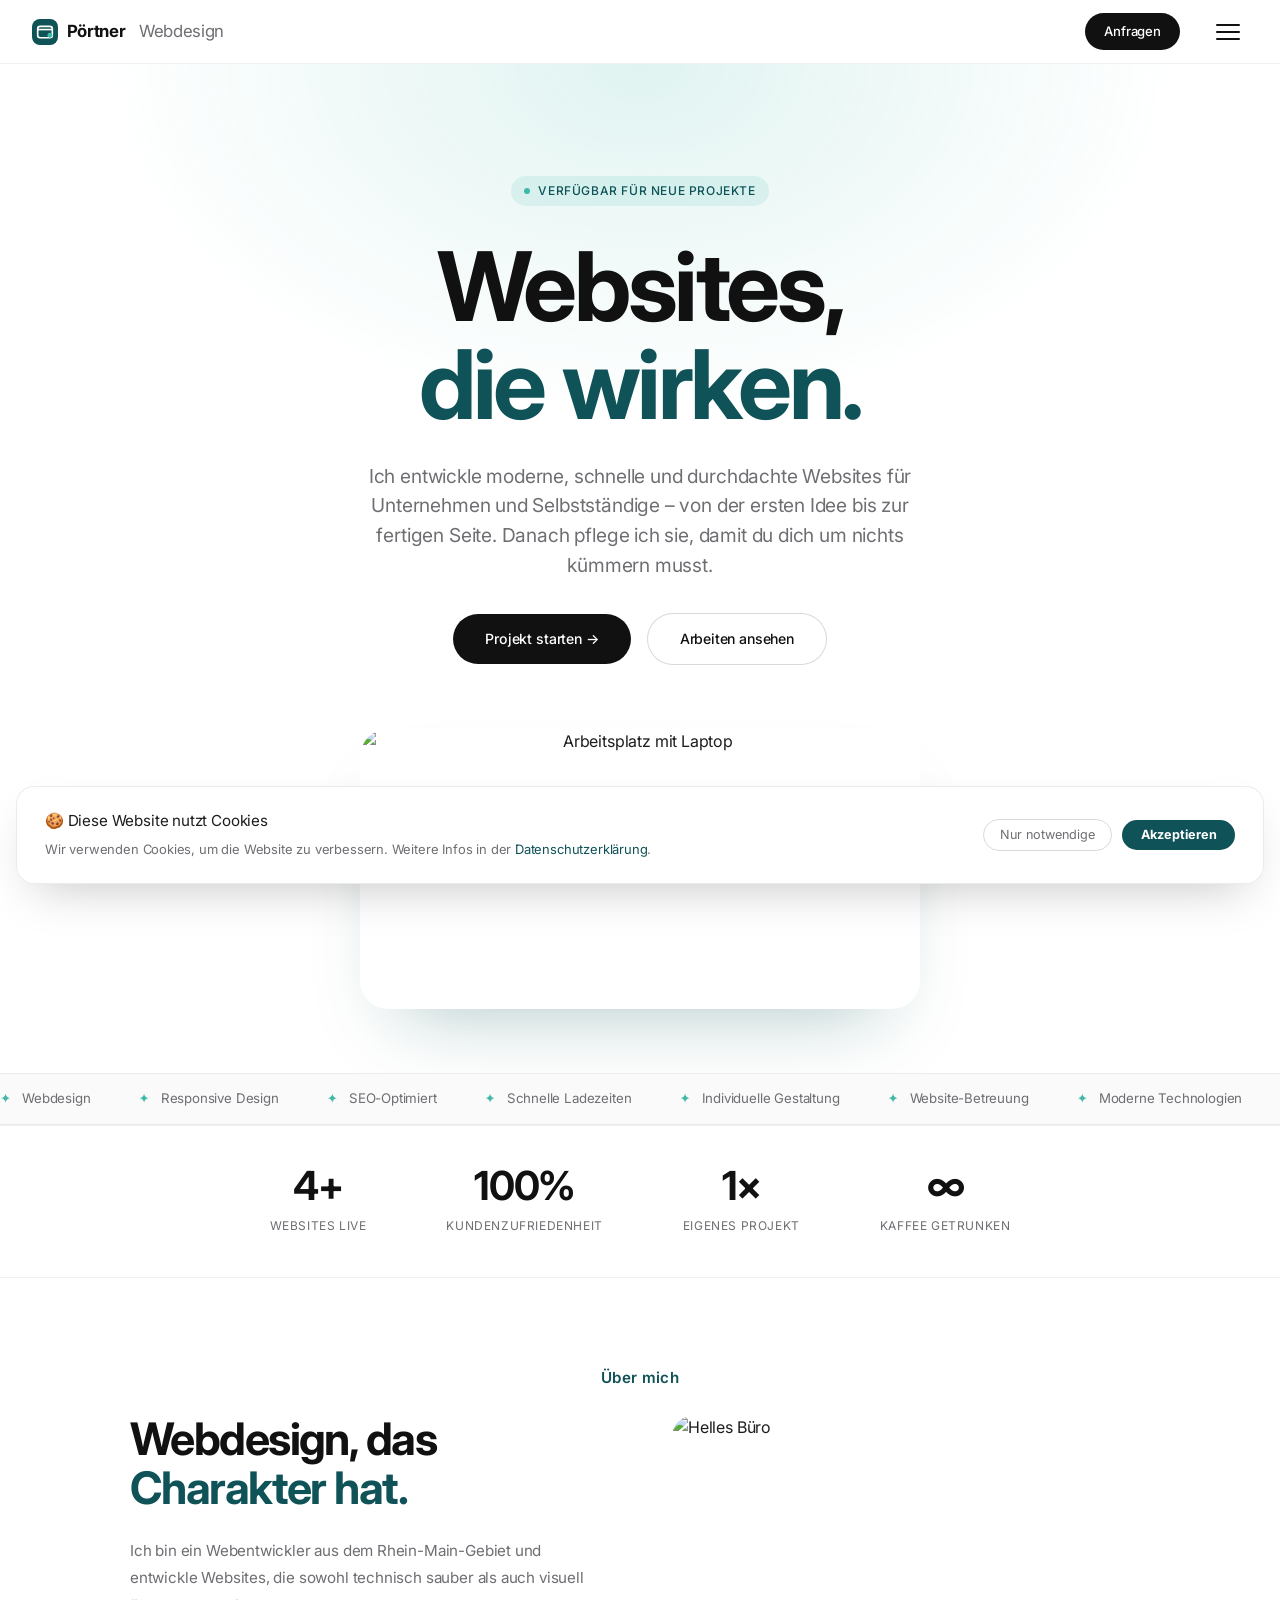
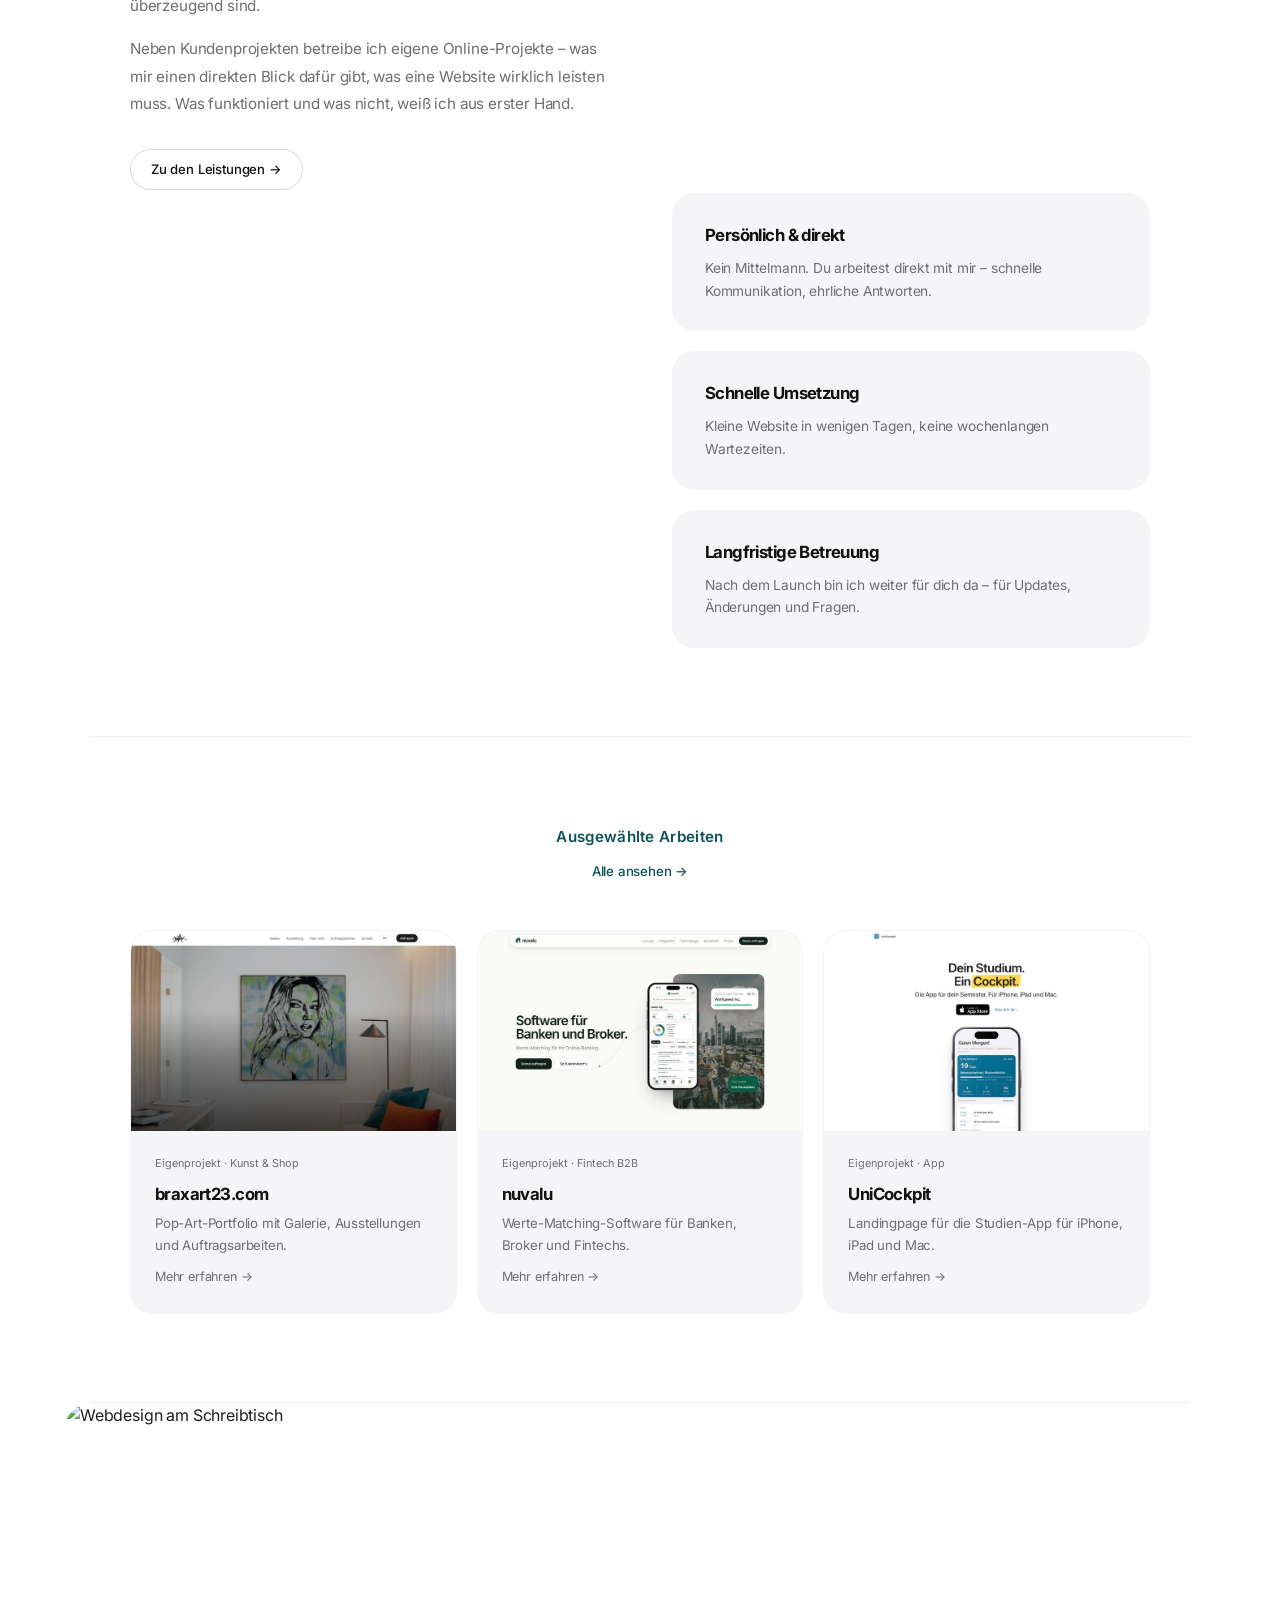
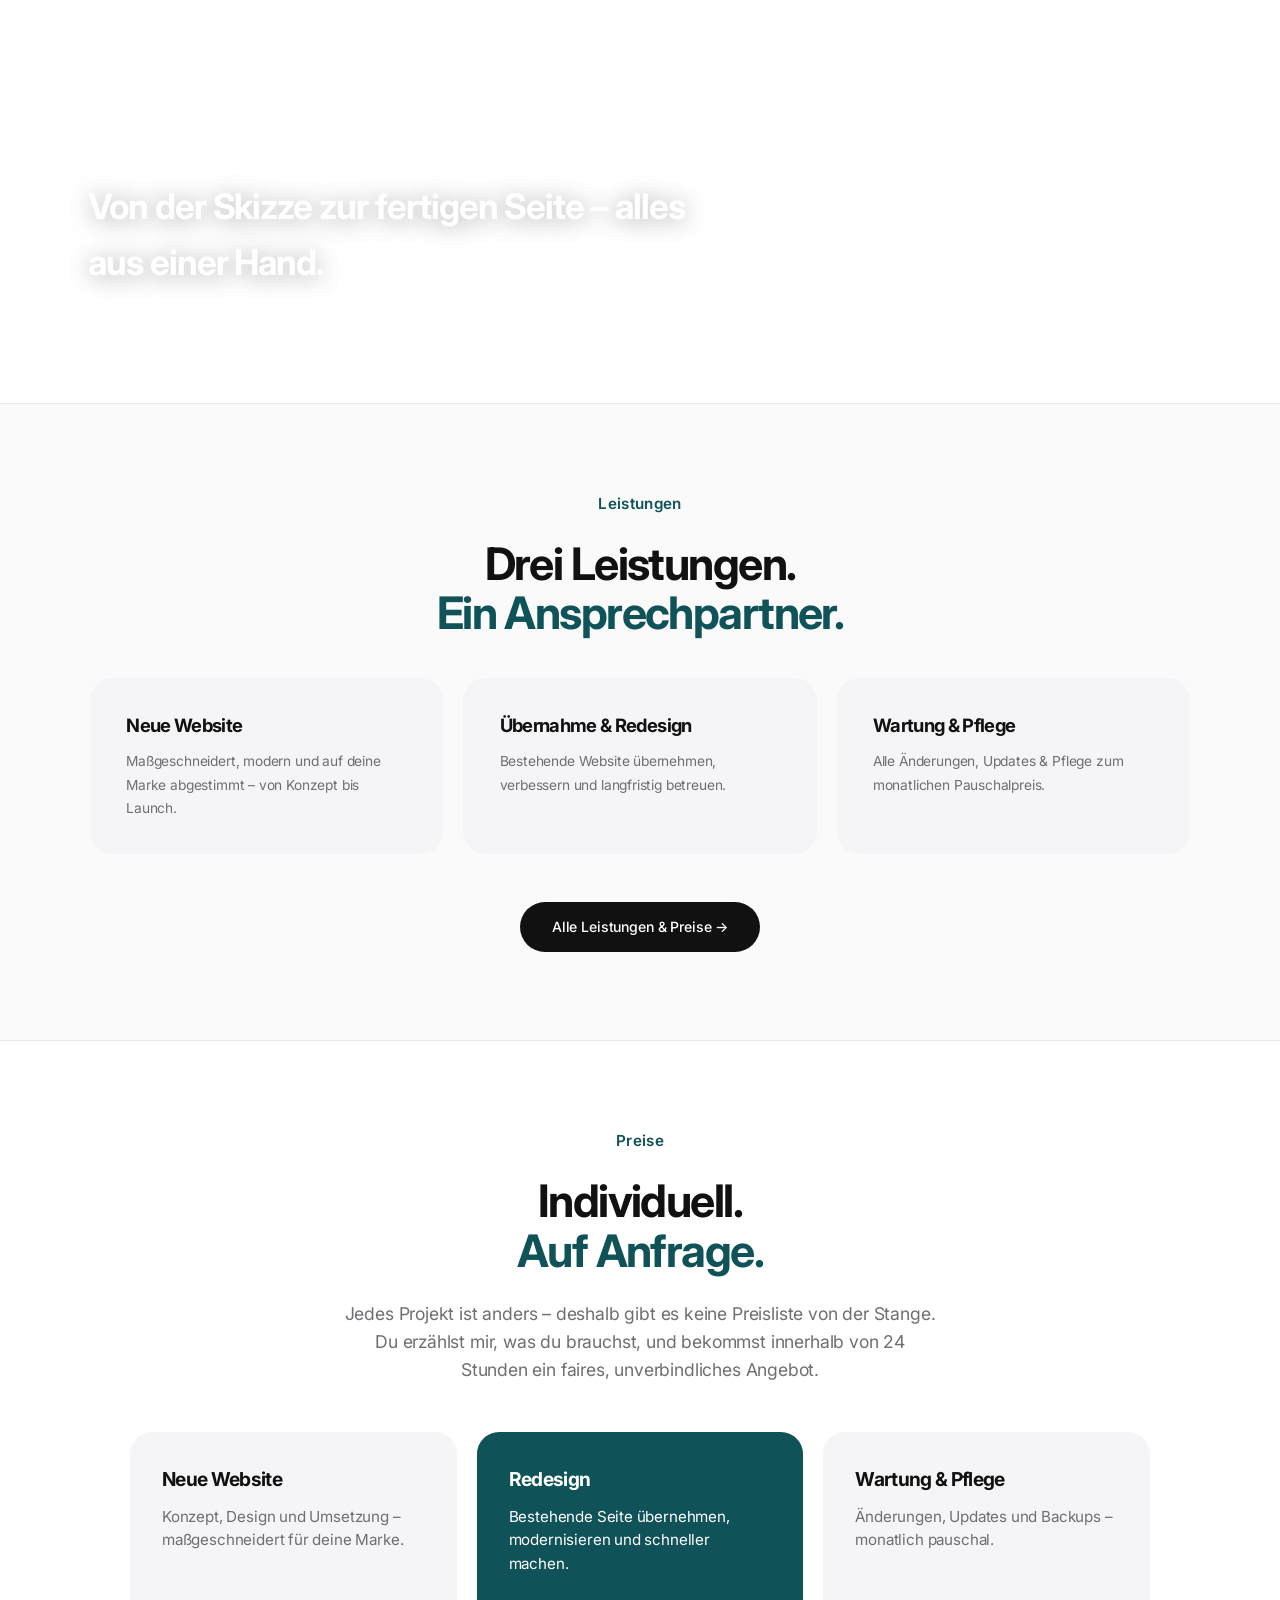
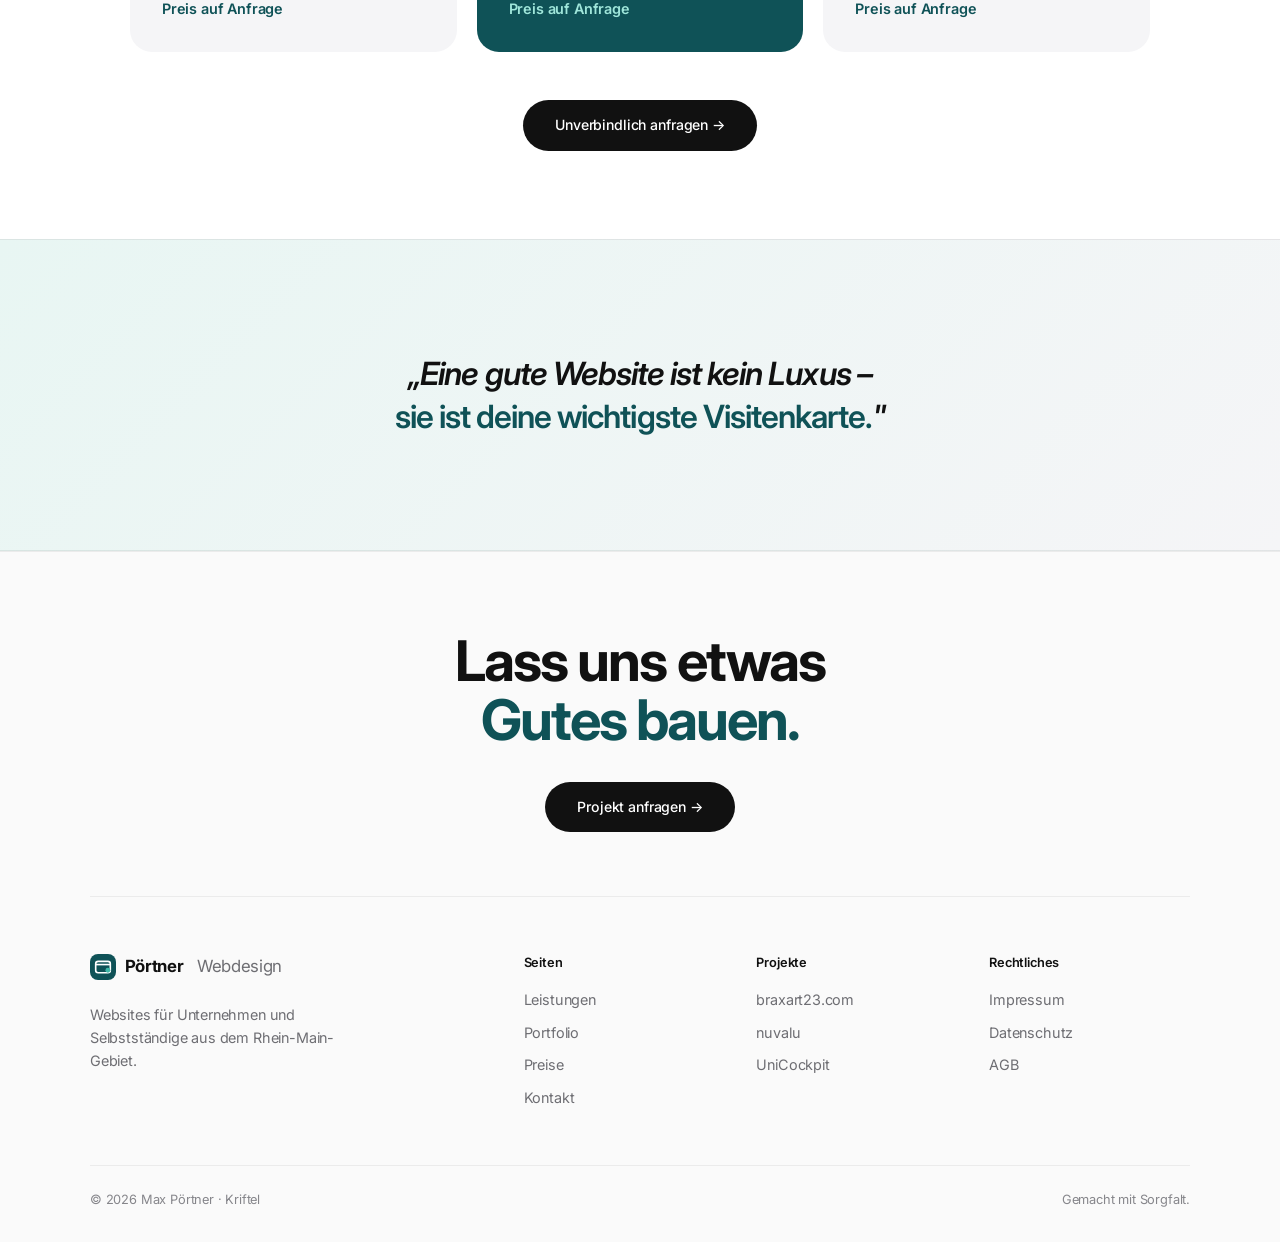
==== commit a43141b6: "Neues Logo, Footer, Preise auf Anfrage, neue Portfolio-Projekte, zentrierte Überschriften Co-Authore" ====
--- a/index.html
+++ b/index.html
@@ -3,7 +3,7 @@
 <head>
 <meta charset="UTF-8"/><meta name="viewport" content="width=device-width,initial-scale=1.0"/>
 <title>MP Webdesign – Websites, die wirken.</title>
-<link rel="icon" type="image/svg+xml" href="data:image/svg+xml,%3Csvg xmlns='http://www.w3.org/2000/svg' viewBox='0 0 32 32'%3E%3Crect width='32' height='32' rx='6' fill='%230a0a0a'/%3E%3Ctext x='50%25' y='54%25' dominant-baseline='middle' text-anchor='middle' font-family='Arial Black,sans-serif' font-weight='900' font-size='13' fill='%23f0f0ee' letter-spacing='-1'%3EMP%3C/text%3E%3Ccircle cx='25' cy='22' r='4' fill='%23c8f04a'/%3E%3C/svg%3E">
+<link rel="icon" type="image/svg+xml" href="data:image/svg+xml,%3Csvg xmlns='http://www.w3.org/2000/svg' viewBox='0 0 32 32'%3E%3Crect width='32' height='32' rx='8' fill='%230f5257'/%3E%3Crect x='7' y='9' width='18' height='14' rx='3' fill='none' stroke='%23fff' stroke-width='2'/%3E%3Cpath d='M7 13h18' stroke='%23fff' stroke-width='2'/%3E%3Ccircle cx='22' cy='20' r='3' fill='%233fb8a8'/%3E%3C/svg%3E">
 <link rel="preconnect" href="https://fonts.googleapis.com">
 <link href="https://fonts.googleapis.com/css2?family=Inter:wght@400;500;600;700;800&display=swap" rel="stylesheet">
 <style>
@@ -230,7 +230,7 @@
   .footer-grid{grid-template-columns:1fr!important}
 }
 </style>
-<link rel="stylesheet" href="theme.css">
+<link rel="stylesheet" href="theme.css?v=3">
 </head>
 <body>
 <style id="mobileFix">
@@ -429,7 +429,7 @@
 </style>
 <!-- ── NAV ── -->
 <nav id="nav">
-  <a href="index.html" class="nav-logo">MP<span style="color:#0f5257">.</span>web</a>
+  <a href="index.html" class="nav-logo brand"><span class="brand-mark"></span>Pörtner<em>Webdesign</em></a>
   <div class="nav-right">
     <a href="kontakt.html" class="nav-cta">Anfragen</a>
     <button class="burger" id="burger" onclick="toggleMob()" aria-label="Menü">
@@ -564,49 +564,33 @@
     <a href="portfolio.html" style="color:var(--accent);text-decoration:none;font-size:.83rem;font-weight:500">Alle ansehen →</a>
   </div>
     <div class="pg">
-
-    <!-- BRAXART -->
     <a href="portfolio.html#braxart" class="pc">
-      <div class="pc-thumb">
-        <iframe src="https://braxart23.com" title="braxart23.com" loading="lazy" sandbox="allow-scripts allow-same-origin"></iframe>
-        <div class="pc-overlay"></div>
-      </div>
+      <div class="pc-thumb"><img src="img/braxart.jpg" alt="braxart23.com" loading="lazy"></div>
       <div class="pc-info">
-        <span class="pc-tag">Eigenprojekt · Kreativ & Branding <span class="own-b">Eigenentwicklung</span></span>
+        <span class="pc-tag">Eigenprojekt · Kunst & Shop</span>
         <h3>braxart23.com</h3>
-        <p>Eigenentwickeltes Projekt – Kunst, Branding & Shop in einem.</p>
+        <p>Pop-Art-Portfolio mit Galerie, Ausstellungen und Auftragsarbeiten.</p>
         <span class="pc-arrow">Mehr erfahren →</span>
       </div>
     </a>
-
-    <!-- KÓKKOS -->
-    <a href="portfolio.html#kokkos" class="pc">
-      <div class="pc-thumb">
-        <iframe src="https://mptrades.github.io/kokkos/" title="KÓKKOS Website" loading="lazy" sandbox="allow-scripts allow-same-origin"></iframe>
-        <div class="pc-overlay"></div>
-      </div>
+    <a href="portfolio.html#inneryield" class="pc">
+      <div class="pc-thumb"><img src="img/inneryield.jpg" alt="nuvalu" loading="lazy"></div>
       <div class="pc-info">
-        <span class="pc-tag">Gastronomie · Kundenarbeit</span>
-        <h3>KÓKKOS Café & Meze</h3>
-        <p>Café in Hofheim – elegante Website für griechisches Flair mit Online-Shop.</p>
+        <span class="pc-tag">Eigenprojekt · Fintech B2B</span>
+        <h3>nuvalu</h3>
+        <p>Werte-Matching-Software für Banken, Broker und Fintechs.</p>
         <span class="pc-arrow">Mehr erfahren →</span>
       </div>
     </a>
-
-    <!-- FAHRPRAXIS -->
-    <a href="portfolio.html#fahrpraxis" class="pc">
-      <div class="pc-thumb">
-        <iframe src="https://mptrades.github.io/fahrpraxiskriftel/" title="Fahrpraxis Website" loading="lazy" sandbox="allow-scripts allow-same-origin"></iframe>
-        <div class="pc-overlay"></div>
-      </div>
+    <a href="portfolio.html#unicockpit" class="pc">
+      <div class="pc-thumb"><img src="img/unicockpit.jpg" alt="UniCockpit" loading="lazy"></div>
       <div class="pc-info">
-        <span class="pc-tag">Bildung · Kundenarbeit</span>
-        <h3>Fahrpraxis Kriftel</h3>
-        <p>Fahrschule mit Herz – klare Struktur, warme Ansprache.</p>
+        <span class="pc-tag">Eigenprojekt · App</span>
+        <h3>UniCockpit</h3>
+        <p>Landingpage für die Studien-App für iPhone, iPad und Mac.</p>
         <span class="pc-arrow">Mehr erfahren →</span>
       </div>
     </a>
-
   </div>
 </section>
 
@@ -620,23 +604,23 @@
     <div class="lg" style="margin-bottom:3rem">
       <div class="lc"><span class="lc-n">01 —</span><span class="lc-ic">🎨</span><h3>Neue Website</h3><p>Maßgeschneidert, modern und auf deine Marke abgestimmt – von Konzept bis Launch.</p></div>
       <div class="lc"><span class="lc-n">02 —</span><span class="lc-ic">🔄</span><h3>Übernahme & Redesign</h3><p>Bestehende Website übernehmen, verbessern und langfristig betreuen.</p></div>
-      <div class="lc"><span class="lc-n">03 —</span><span class="lc-ic">⚡</span><h3>Wartung & Pflege</h3><p>Alle Änderungen, Updates & Pflege für pauschal € 35/Monat.</p></div>
+      <div class="lc"><span class="lc-n">03 —</span><span class="lc-ic">⚡</span><h3>Wartung & Pflege</h3><p>Alle Änderungen, Updates & Pflege zum monatlichen Pauschalpreis.</p></div>
     </div>
     <a href="leistungen.html" class="btn-f">Alle Leistungen & Preise →</a>
   </div>
 </div>
 
 <!-- ── PREISE ── -->
-<section class="sec rev" style="border-bottom:1px solid var(--b)">
+<section class="sec rev quote-sec">
   <div class="eye"><span>Preise</span></div>
-  <h2 class="sh2">Klar.<br><span>Transparent.</span></h2>
-  <div class="pc2">
-    <div class="pcard"><span class="pl">Website · Einmalig</span><p class="pa">€ 200</p><p class="ps">Fertige Website, komplett entwickelt</p></div>
-    <div class="pcard hi"><span class="pl">Wartung · Pro Monat</span><p class="pa">€ 35</p><p class="ps">Alle Änderungen & Pflege inklusive</p></div>
-  </div>
-  <p style="color:var(--muted);font-size:.85rem;font-weight:300">Keine versteckten Kosten. →
-    <a href="leistungen.html" style="color:var(--accent);text-decoration:none;font-weight:500">Alle Details ansehen</a>
-  </p>
+  <h2 class="sh2">Individuell.<br><span>Auf Anfrage.</span></h2>
+  <p class="lead">Jedes Projekt ist anders – deshalb gibt es keine Preisliste von der Stange. Du erzählst mir, was du brauchst, und bekommst innerhalb von 24 Stunden ein faires, unverbindliches Angebot.</p>
+  <div class="pkg">
+    <div class="pkg-c"><h3>Neue Website</h3><p>Konzept, Design und Umsetzung – maßgeschneidert für deine Marke.</p><span>Preis auf Anfrage</span></div>
+    <div class="pkg-c"><h3>Redesign</h3><p>Bestehende Seite übernehmen, modernisieren und schneller machen.</p><span>Preis auf Anfrage</span></div>
+    <div class="pkg-c"><h3>Wartung & Pflege</h3><p>Änderungen, Updates und Backups – monatlich pauschal.</p><span>Preis auf Anfrage</span></div>
+  </div>
+  <a href="kontakt.html" class="btn-f">Unverbindlich anfragen →</a>
 </section>
 
 <!-- ── QUOTE ── -->
@@ -645,50 +629,18 @@
 </div>
 
 <!-- ── FOOTER ── -->
-<footer>
-  <div class="footer-wrap">
-    <div class="footer-grid">
-      <!-- Brand -->
-      <div>
-      <a href="index.html" style="font-family:'Inter',sans-serif;font-weight:800;font-size:1.15rem;letter-spacing:-.03em;color:#1d1d1f;text-decoration:none;display:block;margin-bottom:1rem">MP<span style="color:#0f5257">.</span>web</a>
-      <p style="color:#6e6e73;font-size:.85rem;line-height:1.75;font-weight:300">Webdesign aus dem<br>Rhein-Main-Gebiet.<br>Individuell. Sauber. Wirkungsvoll.</p>
-    </div>
-      <!-- Seiten -->
-      <div>
-      <p style="font-size:.68rem;letter-spacing:.15em;text-transform:uppercase;color:#6e6e73;margin-bottom:1rem;font-weight:400">Seiten</p>
-      <div style="display:flex;flex-direction:column;gap:.6rem">
-        <a href="index.html" style="color:#6e6e73;text-decoration:none;font-size:.85rem;font-weight:300;transition:color .2s" onmouseover="this.style.color='#1d1d1f'" onmouseout="this.style.color='#6e6e73'">Start</a>
-        <a href="leistungen.html" style="color:#6e6e73;text-decoration:none;font-size:.85rem;font-weight:300;transition:color .2s" onmouseover="this.style.color='#1d1d1f'" onmouseout="this.style.color='#6e6e73'">Leistungen</a>
-        <a href="portfolio.html" style="color:#6e6e73;text-decoration:none;font-size:.85rem;font-weight:300;transition:color .2s" onmouseover="this.style.color='#1d1d1f'" onmouseout="this.style.color='#6e6e73'">Portfolio</a>
-        <a href="preise.html" style="color:#6e6e73;text-decoration:none;font-size:.85rem;font-weight:300;transition:color .2s" onmouseover="this.style.color='#1d1d1f'" onmouseout="this.style.color='#6e6e73'">Preise</a>
-        <a href="kontakt.html" style="color:#6e6e73;text-decoration:none;font-size:.85rem;font-weight:300;transition:color .2s" onmouseover="this.style.color='#1d1d1f'" onmouseout="this.style.color='#6e6e73'">Kontakt</a>
-      </div>
-    </div>
-      <!-- Legal -->
-      <div>
-      <p style="font-size:.68rem;letter-spacing:.15em;text-transform:uppercase;color:#6e6e73;margin-bottom:1rem;font-weight:400">Legal</p>
-      <div style="display:flex;flex-direction:column;gap:.6rem">
-        <a href="impressum.html" style="color:#6e6e73;text-decoration:none;font-size:.85rem;font-weight:300;transition:color .2s" onmouseover="this.style.color='#1d1d1f'" onmouseout="this.style.color='#6e6e73'">Impressum</a>
-        <a href="datenschutz.html" style="color:#6e6e73;text-decoration:none;font-size:.85rem;font-weight:300;transition:color .2s" onmouseover="this.style.color='#1d1d1f'" onmouseout="this.style.color='#6e6e73'">Datenschutz</a>
-        <a href="agb.html" style="color:#6e6e73;text-decoration:none;font-size:.85rem;font-weight:300;transition:color .2s" onmouseover="this.style.color='#1d1d1f'" onmouseout="this.style.color='#6e6e73'">AGB</a>
-      </div>
-    </div>
-      <!-- Projekte -->
-      <div>
-      <p style="font-size:.68rem;letter-spacing:.15em;text-transform:uppercase;color:#6e6e73;margin-bottom:1rem;font-weight:400">Eigene Projekte</p>
-      <div style="display:flex;flex-direction:column;gap:.6rem">
-        <a href="https://braxart23.com" target="_blank" rel="noopener" style="color:#6e6e73;text-decoration:none;font-family:'Inter',sans-serif;font-weight:700;font-size:.85rem;transition:color .2s" onmouseover="this.style.color='#0f5257'" onmouseout="this.style.color='#6e6e73'">braxart23.com ↗</a>
-      </div>
-    </div>
-    <div class="footer-bottom">
-      <p>© 2025 Max Pörtner · MP Webdesign · Kriftel</p>
-      <div style="display:flex;gap:1.5rem">
-        <a href="impressum.html">Impressum</a>
-        <a href="datenschutz.html">Datenschutz</a>
-        <a href="agb.html">AGB</a>
-      </div>
-    </div>
-  </div>
+<footer class="ft2">
+  <div class="ft2-cta">
+    <h2>Lass uns etwas<br><span>Gutes bauen.</span></h2>
+    <a href="kontakt.html" class="btn-f">Projekt anfragen →</a>
+  </div>
+  <div class="ft2-grid">
+    <div><a href="index.html" class="nav-logo brand"><span class="brand-mark"></span>Pörtner<em>Webdesign</em></a><p>Websites für Unternehmen und Selbstständige aus dem Rhein-Main-Gebiet.</p></div>
+    <div class="ft2-col"><b>Seiten</b><a href="leistungen.html">Leistungen</a><a href="portfolio.html">Portfolio</a><a href="preise.html">Preise</a><a href="kontakt.html">Kontakt</a></div>
+    <div class="ft2-col"><b>Projekte</b><a href="https://braxart23.com" target="_blank" rel="noopener">braxart23.com</a><a href="https://inneryield.de" target="_blank" rel="noopener">nuvalu</a><a href="https://unicockpit.de" target="_blank" rel="noopener">UniCockpit</a></div>
+    <div class="ft2-col"><b>Rechtliches</b><a href="impressum.html">Impressum</a><a href="datenschutz.html">Datenschutz</a><a href="agb.html">AGB</a></div>
+  </div>
+  <div class="ft2-bot"><span>© 2026 Max Pörtner · Kriftel</span><span>Gemacht mit Sorgfalt.</span></div>
 </footer>
 
 <script>
--- a/theme.css
+++ b/theme.css
@@ -74,3 +74,52 @@
 @media (prefers-reduced-motion:reduce){*{animation:none!important;transition:none!important}}
 @media (min-width:1000px){.pg{grid-template-columns:repeat(3,1fr)!important}}
 .acc-icon,.lic{display:none!important}
+
+/* ── v3: logo, centering, no grey grid boxes, packages, footer ── */
+.brand{display:inline-flex!important;align-items:center;gap:.55rem;font-size:1.05rem!important;font-weight:700!important;letter-spacing:-.02em!important;color:#111!important;text-decoration:none}
+.brand em{font-style:normal;font-weight:400;color:#6e6e73;margin-left:.3rem}
+.brand-mark{width:26px;height:26px;border-radius:8px;flex:none;background:#0f5257 url("data:image/svg+xml,%3Csvg xmlns='http://www.w3.org/2000/svg' viewBox='0 0 32 32'%3E%3Crect x='7' y='9' width='18' height='14' rx='3' fill='none' stroke='%23fff' stroke-width='2'/%3E%3Cpath d='M7 13h18' stroke='%23fff' stroke-width='2'/%3E%3Ccircle cx='22' cy='20' r='3' fill='%233fb8a8'/%3E%3C/svg%3E") center/100% no-repeat}
+
+/* grids had a grey background used as fake borders – remove it */
+.lg,.pg,.ac,.pc2,.plans,.port-grid,.proc,.cg,.features-grid,.info-row,.fi,.lp,[style*="grid-template-columns"]{background:transparent!important;border:none!important}
+.pstep{background:#f5f5f7!important;border:none!important;border-radius:22px!important}
+.proc{gap:1.25rem!important;display:grid}
+
+/* centered headings on subpages and section intros (home "Über mich" stays split) */
+.ph,.pricing-hero,.wartung-hero,.legal-page>h1{text-align:center!important;margin-left:auto!important;margin-right:auto!important}
+.ph p{margin-left:auto!important;margin-right:auto!important;max-width:620px}
+.ph .eye,.sec>.eye,.sdark .eye,.quote-sec .eye{justify-content:center!important;display:flex!important}
+.sec>.sh2,.sdark .sh2,.quote-sec .sh2{text-align:center}
+.sdark .inner{text-align:center}
+.sdark .lg{text-align:left}
+.sec:has(>.pg)>div:first-child{justify-content:center!important;flex-direction:column;gap:.75rem}
+
+/* packages "auf Anfrage" */
+.quote-sec{text-align:center;max-width:1100px;margin:0 auto}
+.quote-sec .lead{color:#6e6e73;font-size:1.1rem;line-height:1.6;max-width:600px;margin:1rem auto 3rem}
+.pkg{display:grid;grid-template-columns:repeat(auto-fit,minmax(240px,1fr));gap:1.25rem;margin-bottom:3rem;text-align:left}
+.pkg-c{background:#f5f5f7;border-radius:22px;padding:2rem;display:flex;flex-direction:column;gap:.6rem}
+.pkg-c h3{font-size:1.2rem}
+.pkg-c p{color:#6e6e73;font-size:.95rem;line-height:1.55;flex:1}
+.pkg-c span{color:#0f5257;font-weight:600;font-size:.9rem;margin-top:.75rem}
+.pkg-c:nth-child(2){background:#0f5257}.pkg-c:nth-child(2) *{color:#fff!important}.pkg-c:nth-child(2) span{color:#9fe6da!important}
+
+/* project screenshots */
+.pc-thumb img,.port-img img{width:100%;height:100%;object-fit:cover;object-position:top;display:block}
+.pc-thumb{height:auto!important;aspect-ratio:16/10}
+.port-img{aspect-ratio:16/9;height:auto!important;cursor:pointer;overflow:hidden}
+
+/* footer */
+.ft2{background:#fafafa!important;border-top:1px solid rgba(0,0,0,.06);padding:0 1.5rem}
+.ft2-cta{max-width:1100px;margin:0 auto;padding:5rem 0 4rem;text-align:center;border-bottom:1px solid rgba(0,0,0,.06)}
+.ft2-cta h2{font-size:clamp(2rem,5vw,3.5rem);line-height:1.05;margin-bottom:2rem}
+.ft2-grid{max-width:1100px;margin:0 auto;padding:3.5rem 0;display:grid;grid-template-columns:2fr 1fr 1fr 1fr;gap:2rem}
+.ft2-grid p{color:#6e6e73;font-size:.9rem;line-height:1.6;margin-top:1rem;max-width:280px}
+.ft2-col{display:flex;flex-direction:column;gap:.6rem;align-items:flex-start;justify-content:flex-start}
+.ft2-grid b{font-size:.8rem;font-weight:600;color:#111;margin-bottom:.3rem}
+.ft2-col a{color:#6e6e73;text-decoration:none;font-size:.9rem}
+.ft2-col a:hover{color:#0f5257}
+.ft2-bot{max-width:1100px;margin:0 auto;padding:1.5rem 0 2rem;border-top:1px solid rgba(0,0,0,.06);display:flex;justify-content:space-between;color:#86868b;font-size:.8rem}
+@media (max-width:760px){.ft2-grid{grid-template-columns:1fr 1fr}.ft2-grid>div:first-child{grid-column:1/-1}.ft2-bot{flex-direction:column;gap:.4rem;text-align:center}}
+.ph+.quote-sec>.eye,.ph+.quote-sec>.sh2{display:none!important}
+@media (max-width:600px){.brand em{display:none}.hero .hero-body{font-size:1.02rem!important}.hero h1{font-size:2.6rem!important}}
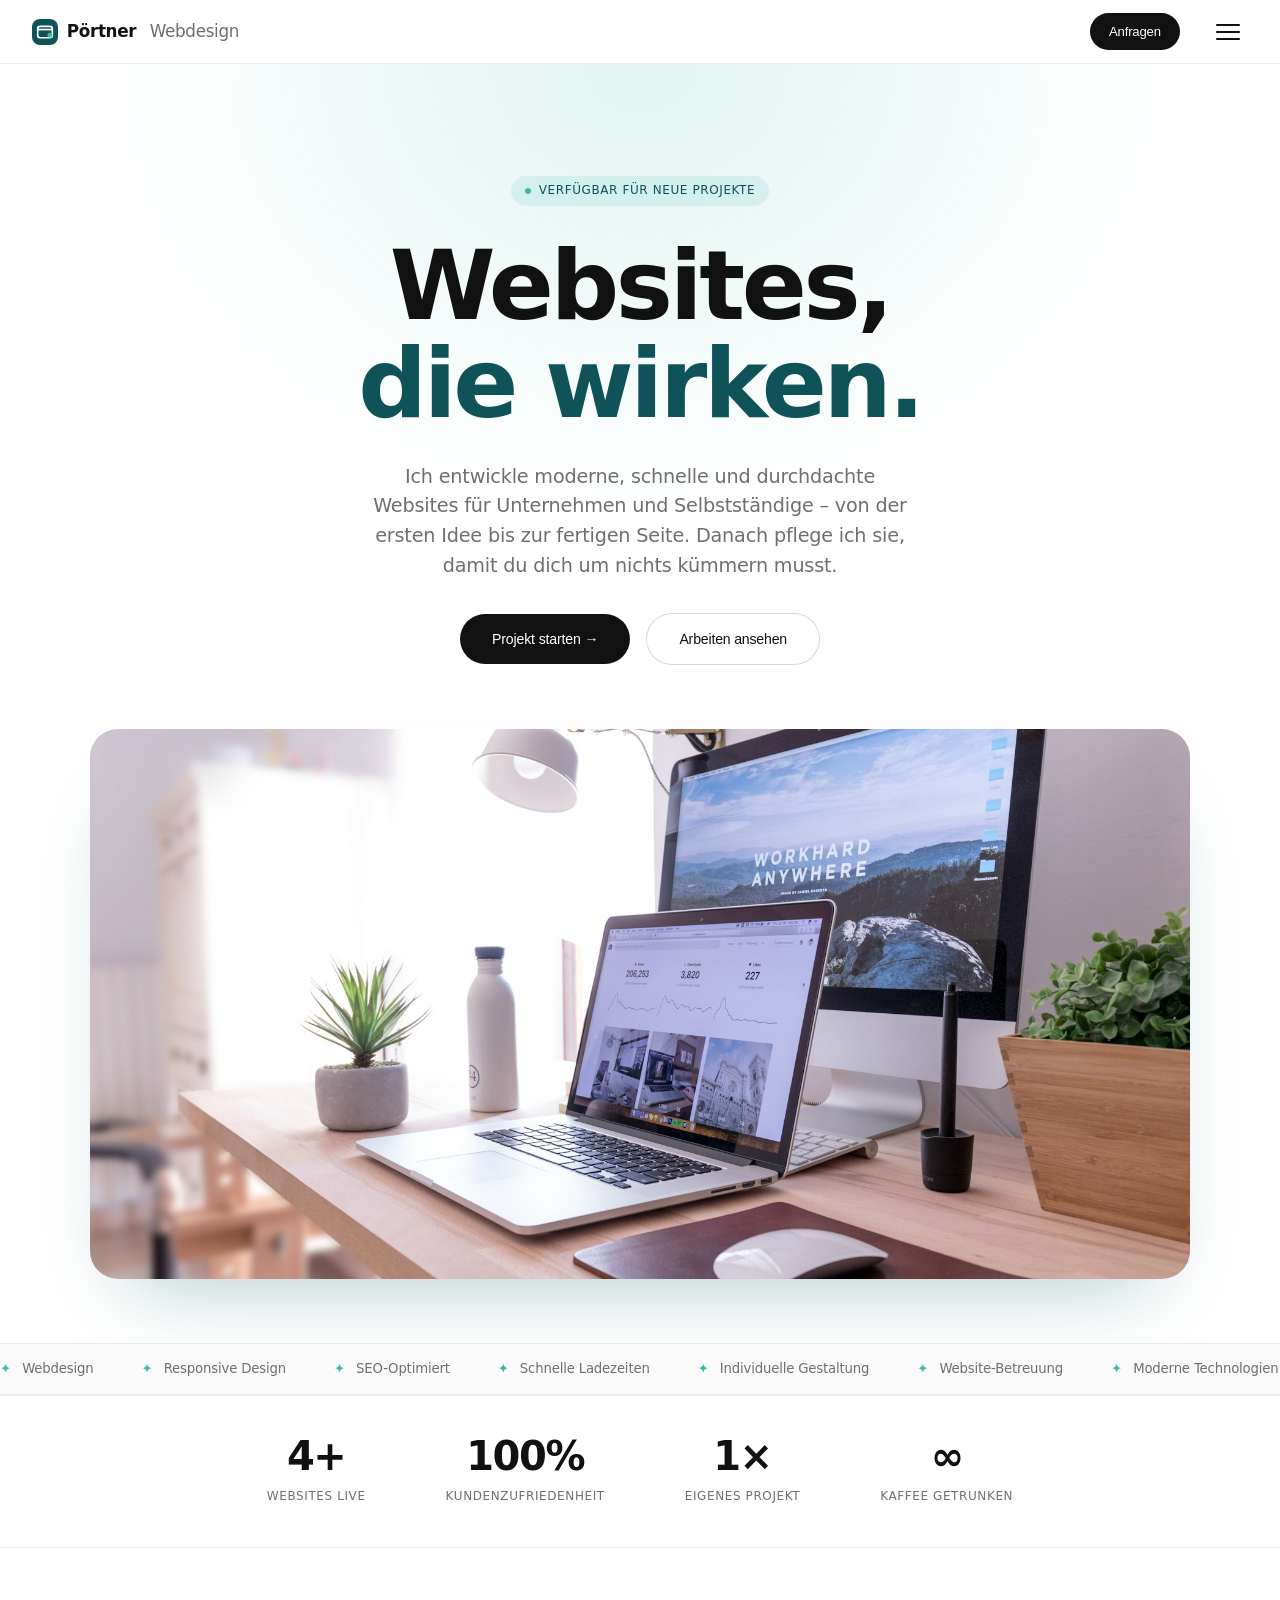
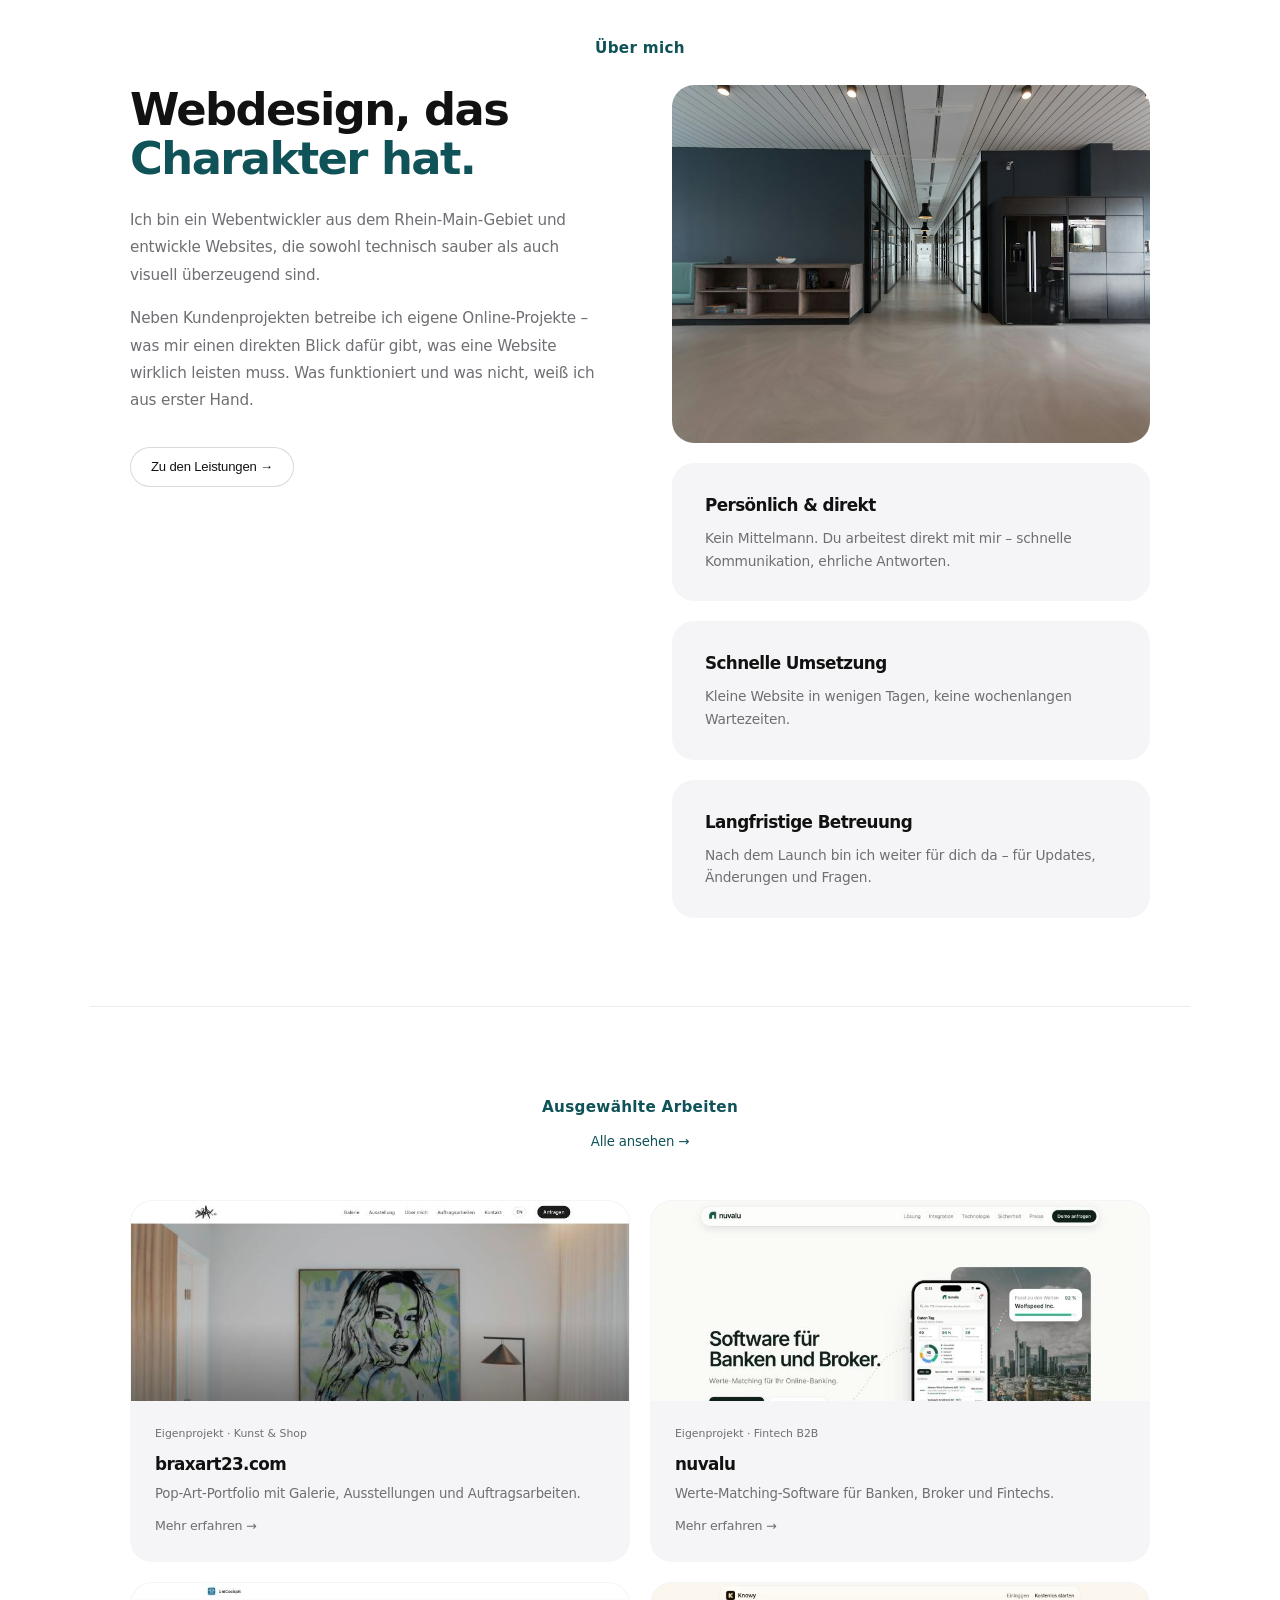
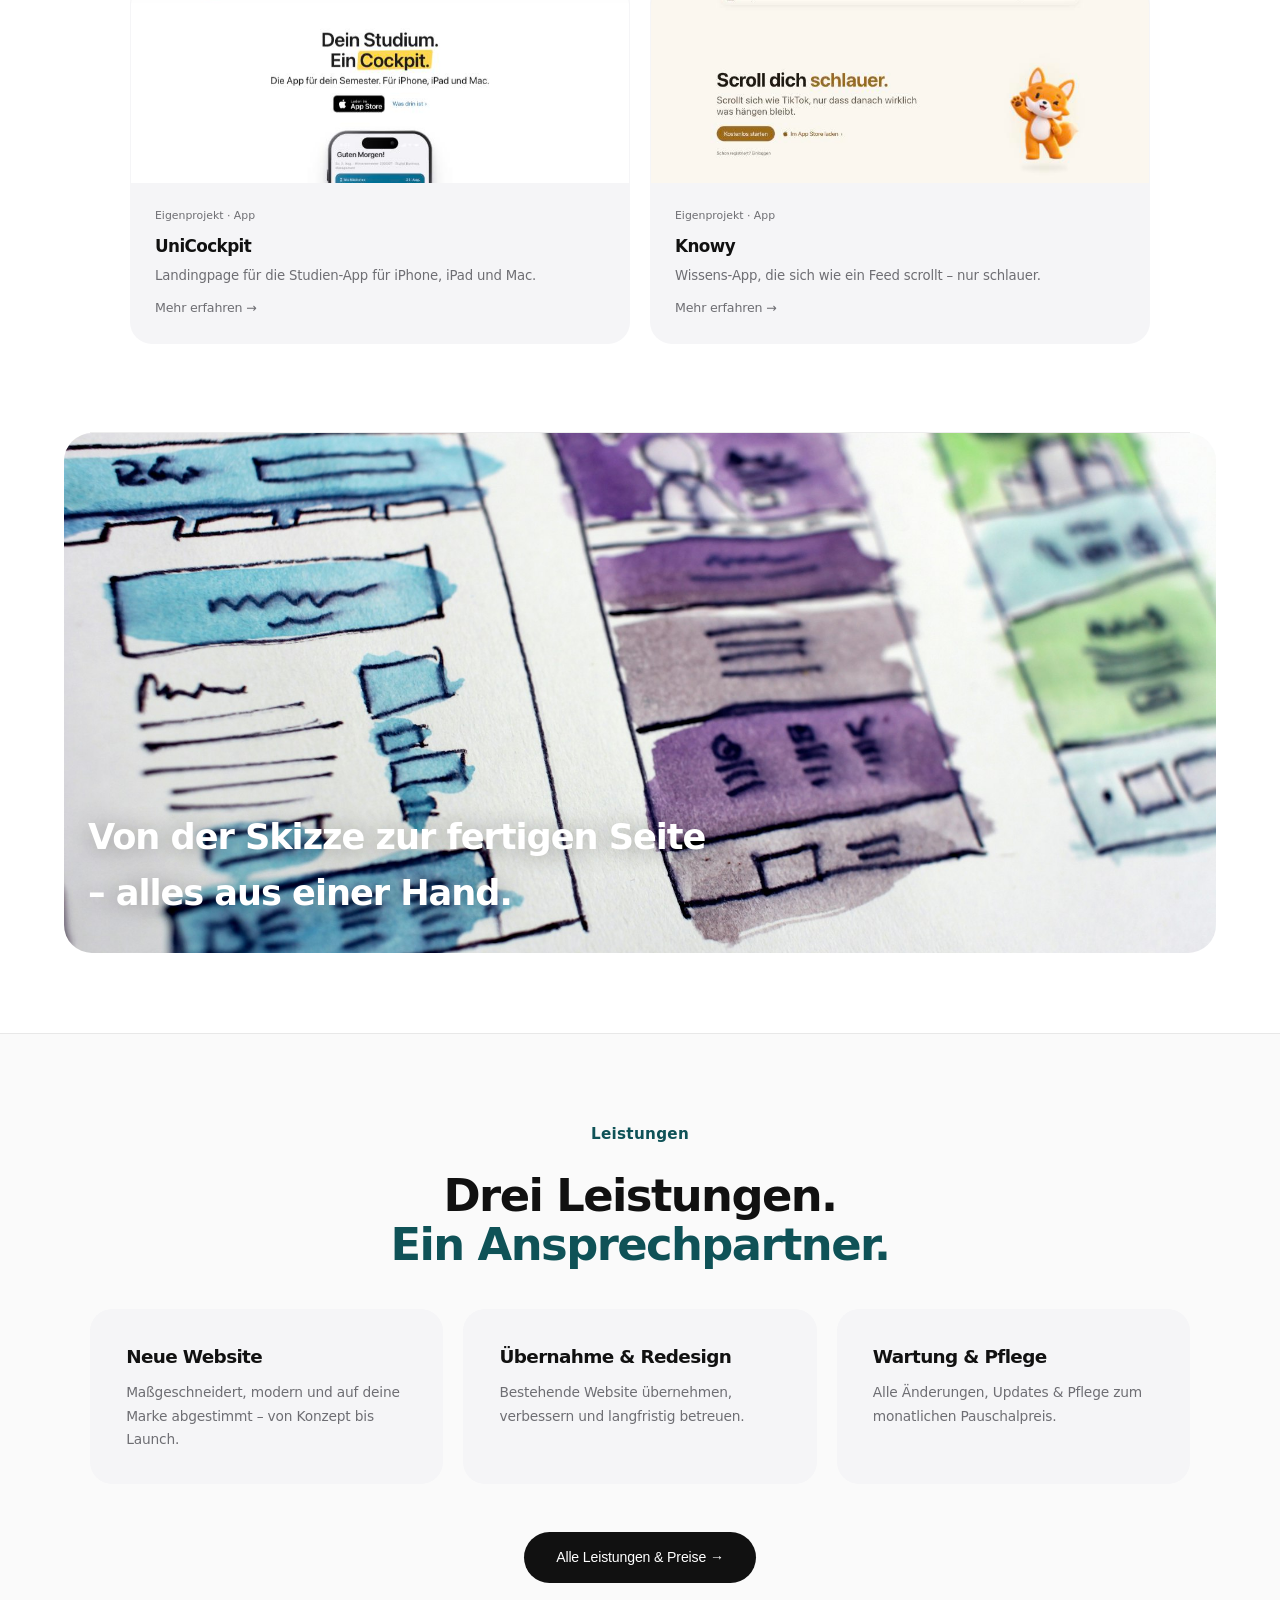
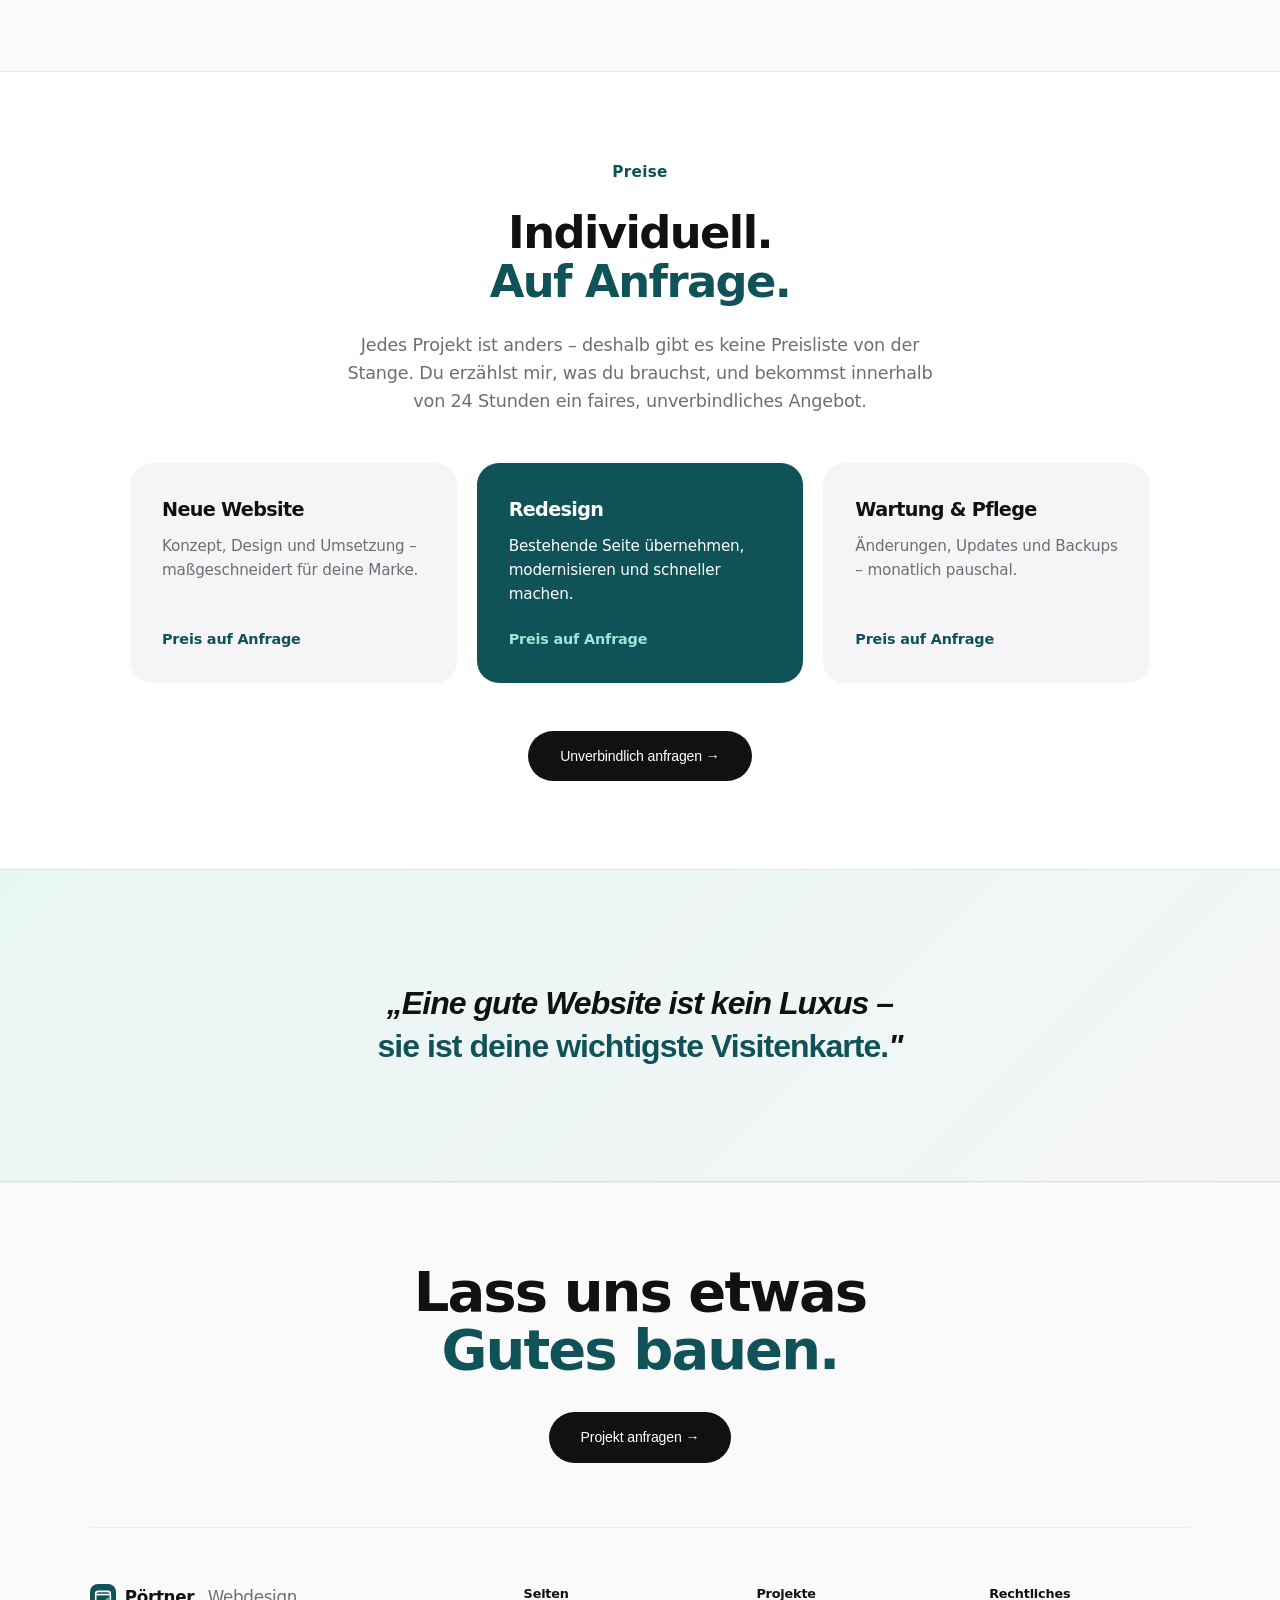
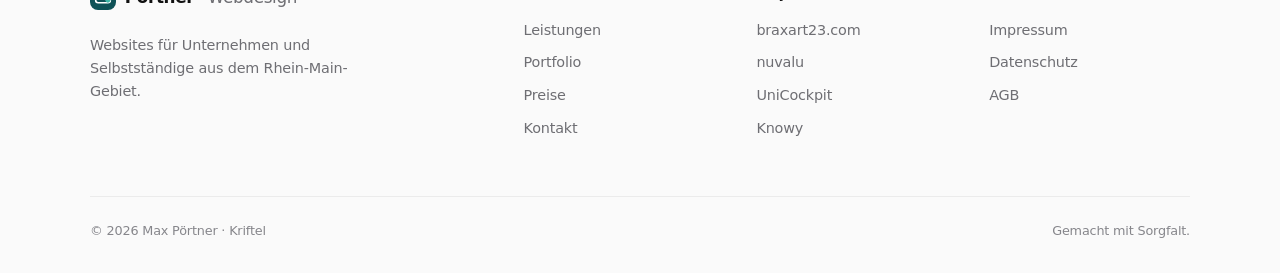
==== commit d33f9b85: "Knowy ins Portfolio, Stripe entfernt, Rechtstexte aktualisiert, keine Drittanbieter mehr Co-Authored" ====
--- a/index.html
+++ b/index.html
@@ -4,8 +4,7 @@
 <meta charset="UTF-8"/><meta name="viewport" content="width=device-width,initial-scale=1.0"/>
 <title>MP Webdesign – Websites, die wirken.</title>
 <link rel="icon" type="image/svg+xml" href="data:image/svg+xml,%3Csvg xmlns='http://www.w3.org/2000/svg' viewBox='0 0 32 32'%3E%3Crect width='32' height='32' rx='8' fill='%230f5257'/%3E%3Crect x='7' y='9' width='18' height='14' rx='3' fill='none' stroke='%23fff' stroke-width='2'/%3E%3Cpath d='M7 13h18' stroke='%23fff' stroke-width='2'/%3E%3Ccircle cx='22' cy='20' r='3' fill='%233fb8a8'/%3E%3C/svg%3E">
-<link rel="preconnect" href="https://fonts.googleapis.com">
-<link href="https://fonts.googleapis.com/css2?family=Inter:wght@400;500;600;700;800&display=swap" rel="stylesheet">
+
 <style>
 *,*::before,*::after{box-sizing:border-box;margin:0;padding:0}
 html{scroll-behavior:smooth}
@@ -230,7 +229,7 @@
   .footer-grid{grid-template-columns:1fr!important}
 }
 </style>
-<link rel="stylesheet" href="theme.css?v=3">
+<link rel="stylesheet" href="theme.css?v=4">
 </head>
 <body>
 <style id="mobileFix">
@@ -519,7 +518,7 @@
       <a href="kontakt.html" class="btn-f">Projekt starten →</a>
       <a href="portfolio.html" class="btn-o">Arbeiten ansehen</a>
     </div>
-    <img class="hero-img" src="https://images.unsplash.com/photo-1499951360447-b19be8fe80f5?auto=format&fit=crop&q=80&w=1800" alt="Arbeitsplatz mit Laptop" fetchpriority="high">
+    <img class="hero-img" src="img/hero.jpg" alt="Arbeitsplatz mit Laptop" fetchpriority="high">
   </div>
   <div class="scroll-hint"><div class="scroll-line"></div>Scroll</div>
 </header>
@@ -549,7 +548,7 @@
       <a href="leistungen.html" class="btn-o sm">Zu den Leistungen →</a>
     </div>
     <div class="ac">
-      <img class="about-img" src="https://images.unsplash.com/photo-1497366216548-37526070297c?auto=format&fit=crop&q=80&w=1000" alt="Helles Büro" loading="lazy">
+      <img class="about-img" src="img/office.jpg" alt="Helles Büro" loading="lazy">
       <div class="acard"><span class="acard-ic">🎯</span><h3>Persönlich & direkt</h3><p>Kein Mittelmann. Du arbeitest direkt mit mir – schnelle Kommunikation, ehrliche Antworten.</p></div>
       <div class="acard"><span class="acard-ic">⚡</span><h3>Schnelle Umsetzung</h3><p>Kleine Website in wenigen Tagen, keine wochenlangen Wartezeiten.</p></div>
       <div class="acard"><span class="acard-ic">🔧</span><h3>Langfristige Betreuung</h3><p>Nach dem Launch bin ich weiter für dich da – für Updates, Änderungen und Fragen.</p></div>
@@ -591,10 +590,19 @@
         <span class="pc-arrow">Mehr erfahren →</span>
       </div>
     </a>
+    <a href="portfolio.html#knowy" class="pc">
+      <div class="pc-thumb"><img src="img/knowy.jpg" alt="Knowy" loading="lazy"></div>
+      <div class="pc-info">
+        <span class="pc-tag">Eigenprojekt · App</span>
+        <h3>Knowy</h3>
+        <p>Wissens-App, die sich wie ein Feed scrollt – nur schlauer.</p>
+        <span class="pc-arrow">Mehr erfahren →</span>
+      </div>
+    </a>
   </div>
 </section>
 
-<figure class="band rev"><img src="https://images.unsplash.com/photo-1522542550221-31fd19575a2d?auto=format&fit=crop&q=80&w=2000" alt="Webdesign am Schreibtisch" loading="lazy"><figcaption>Von der Skizze zur fertigen Seite – alles aus einer Hand.</figcaption></figure>
+<figure class="band rev"><img src="img/sketch.jpg" alt="Webdesign am Schreibtisch" loading="lazy"><figcaption>Von der Skizze zur fertigen Seite – alles aus einer Hand.</figcaption></figure>
 
 <!-- ── LEISTUNGEN STRIP ── -->
 <div class="sdark rev">
@@ -637,7 +645,7 @@
   <div class="ft2-grid">
     <div><a href="index.html" class="nav-logo brand"><span class="brand-mark"></span>Pörtner<em>Webdesign</em></a><p>Websites für Unternehmen und Selbstständige aus dem Rhein-Main-Gebiet.</p></div>
     <div class="ft2-col"><b>Seiten</b><a href="leistungen.html">Leistungen</a><a href="portfolio.html">Portfolio</a><a href="preise.html">Preise</a><a href="kontakt.html">Kontakt</a></div>
-    <div class="ft2-col"><b>Projekte</b><a href="https://braxart23.com" target="_blank" rel="noopener">braxart23.com</a><a href="https://inneryield.de" target="_blank" rel="noopener">nuvalu</a><a href="https://unicockpit.de" target="_blank" rel="noopener">UniCockpit</a></div>
+    <div class="ft2-col"><b>Projekte</b><a href="https://braxart23.com" target="_blank" rel="noopener">braxart23.com</a><a href="https://inneryield.de" target="_blank" rel="noopener">nuvalu</a><a href="https://unicockpit.de" target="_blank" rel="noopener">UniCockpit</a><a href="https://knowy.cc" target="_blank" rel="noopener">Knowy</a></div>
     <div class="ft2-col"><b>Rechtliches</b><a href="impressum.html">Impressum</a><a href="datenschutz.html">Datenschutz</a><a href="agb.html">AGB</a></div>
   </div>
   <div class="ft2-bot"><span>© 2026 Max Pörtner · Kriftel</span><span>Gemacht mit Sorgfalt.</span></div>
--- a/theme.css
+++ b/theme.css
@@ -123,3 +123,5 @@
 @media (max-width:760px){.ft2-grid{grid-template-columns:1fr 1fr}.ft2-grid>div:first-child{grid-column:1/-1}.ft2-bot{flex-direction:column;gap:.4rem;text-align:center}}
 .ph+.quote-sec>.eye,.ph+.quote-sec>.sh2{display:none!important}
 @media (max-width:600px){.brand em{display:none}.hero .hero-body{font-size:1.02rem!important}.hero h1{font-size:2.6rem!important}}
+@media (min-width:1000px){.pg{grid-template-columns:repeat(2,1fr)!important}}
+#cookieBanner{display:none!important}
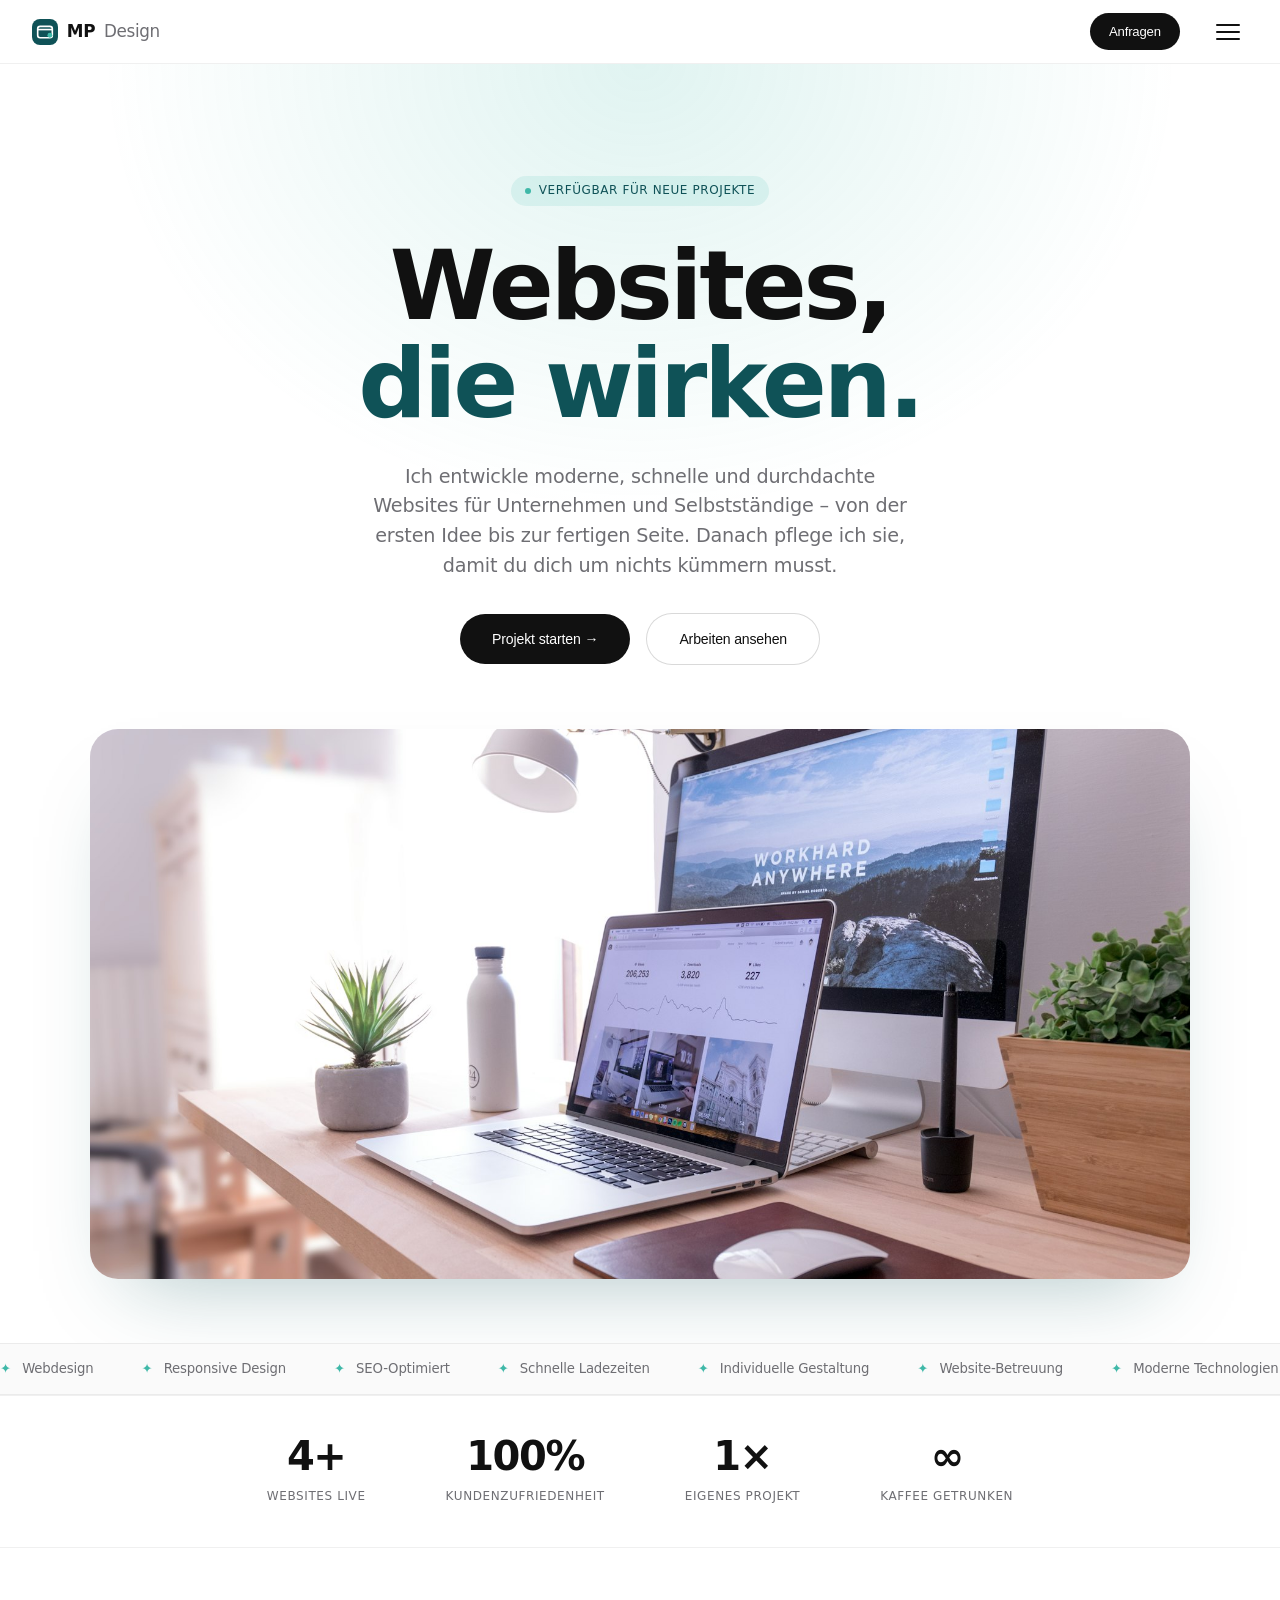
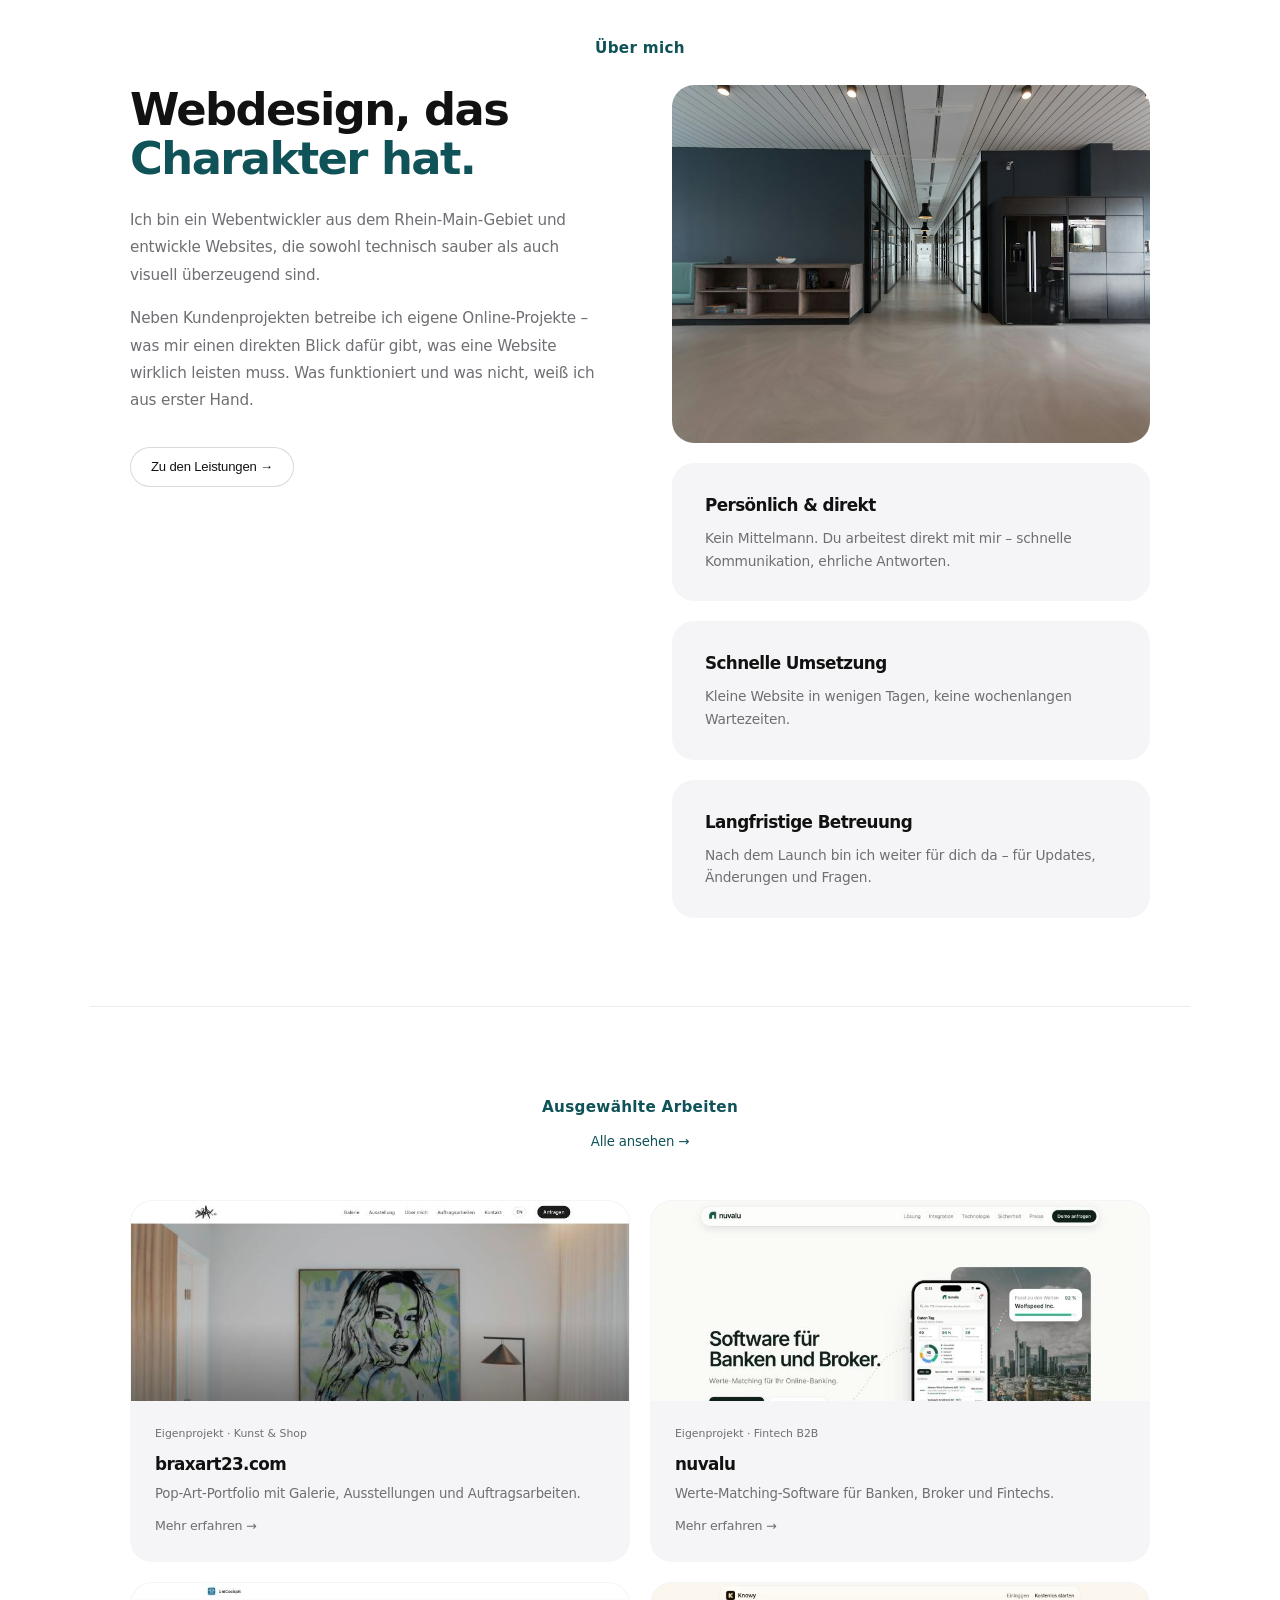
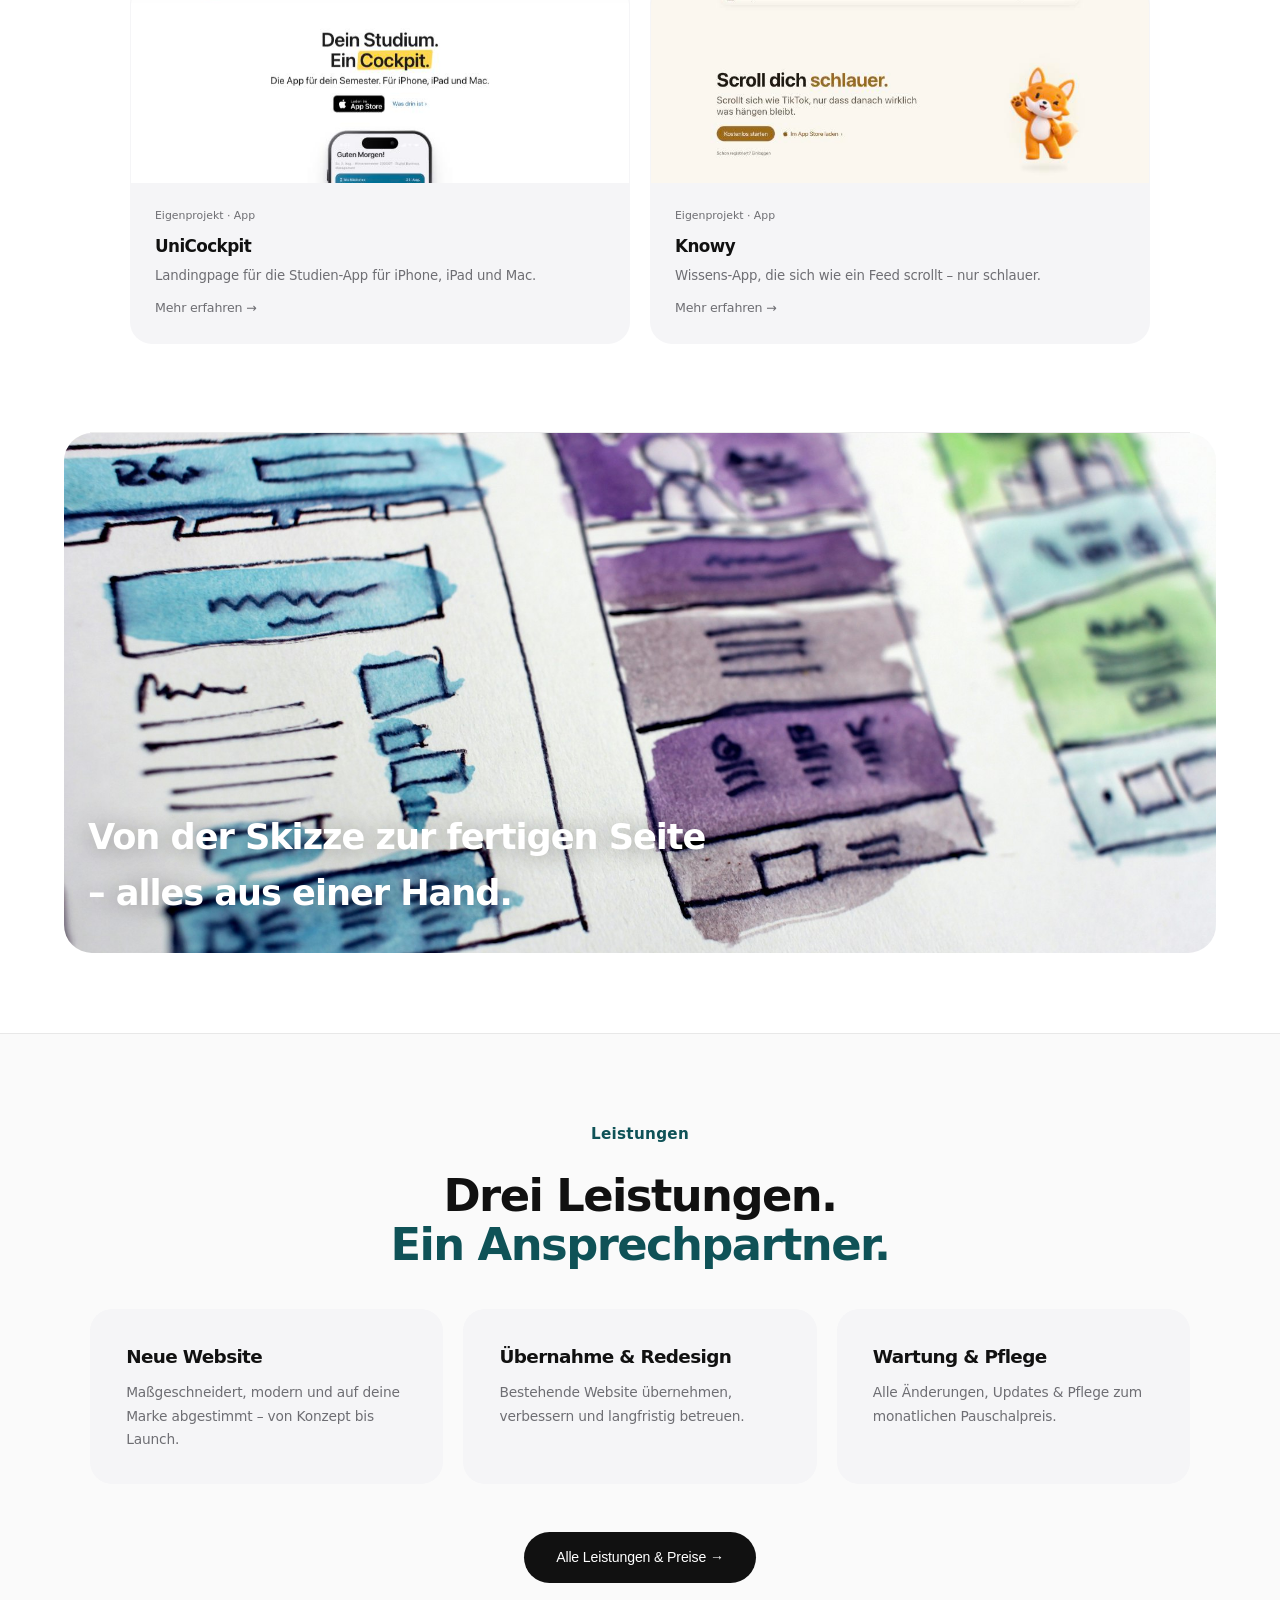
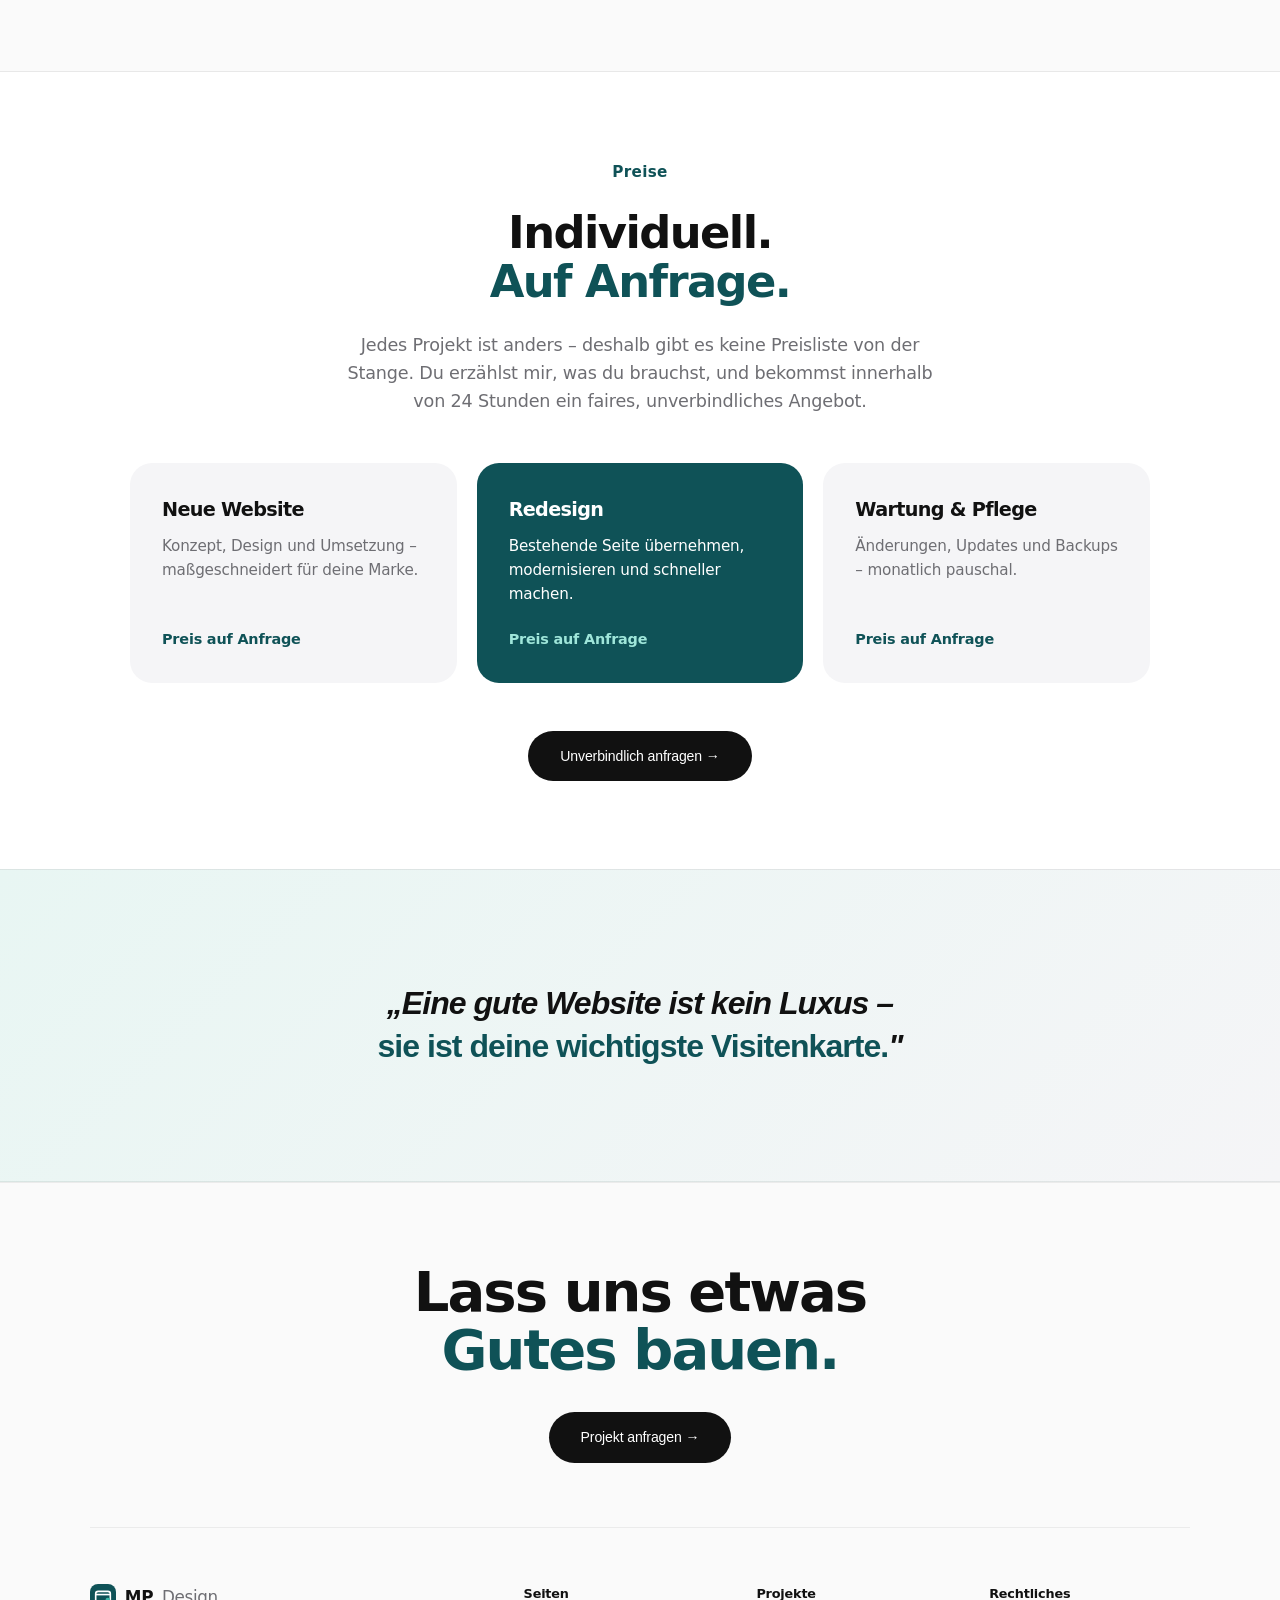
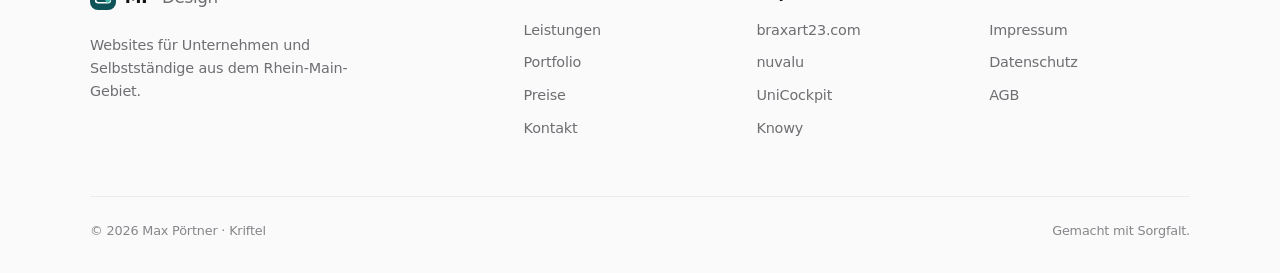
==== commit 30422093: "Markenname: MPDesign Co-Authored-By: Claude Opus 5.5 <noreply@anthropic.com>" ====
--- a/index.html
+++ b/index.html
@@ -2,7 +2,7 @@
 <html lang="de">
 <head>
 <meta charset="UTF-8"/><meta name="viewport" content="width=device-width,initial-scale=1.0"/>
-<title>MP Webdesign – Websites, die wirken.</title>
+<title>MPDesign – Websites, die wirken.</title>
 <link rel="icon" type="image/svg+xml" href="data:image/svg+xml,%3Csvg xmlns='http://www.w3.org/2000/svg' viewBox='0 0 32 32'%3E%3Crect width='32' height='32' rx='8' fill='%230f5257'/%3E%3Crect x='7' y='9' width='18' height='14' rx='3' fill='none' stroke='%23fff' stroke-width='2'/%3E%3Cpath d='M7 13h18' stroke='%23fff' stroke-width='2'/%3E%3Ccircle cx='22' cy='20' r='3' fill='%233fb8a8'/%3E%3C/svg%3E">
 
 <style>
@@ -229,7 +229,7 @@
   .footer-grid{grid-template-columns:1fr!important}
 }
 </style>
-<link rel="stylesheet" href="theme.css?v=4">
+<link rel="stylesheet" href="theme.css?v=5">
 </head>
 <body>
 <style id="mobileFix">
@@ -428,7 +428,7 @@
 </style>
 <!-- ── NAV ── -->
 <nav id="nav">
-  <a href="index.html" class="nav-logo brand"><span class="brand-mark"></span>Pörtner<em>Webdesign</em></a>
+  <a href="index.html" class="nav-logo brand"><span class="brand-mark"></span>MP<em>Design</em></a>
   <div class="nav-right">
     <a href="kontakt.html" class="nav-cta">Anfragen</a>
     <button class="burger" id="burger" onclick="toggleMob()" aria-label="Menü">
@@ -643,7 +643,7 @@
     <a href="kontakt.html" class="btn-f">Projekt anfragen →</a>
   </div>
   <div class="ft2-grid">
-    <div><a href="index.html" class="nav-logo brand"><span class="brand-mark"></span>Pörtner<em>Webdesign</em></a><p>Websites für Unternehmen und Selbstständige aus dem Rhein-Main-Gebiet.</p></div>
+    <div><a href="index.html" class="nav-logo brand"><span class="brand-mark"></span>MP<em>Design</em></a><p>Websites für Unternehmen und Selbstständige aus dem Rhein-Main-Gebiet.</p></div>
     <div class="ft2-col"><b>Seiten</b><a href="leistungen.html">Leistungen</a><a href="portfolio.html">Portfolio</a><a href="preise.html">Preise</a><a href="kontakt.html">Kontakt</a></div>
     <div class="ft2-col"><b>Projekte</b><a href="https://braxart23.com" target="_blank" rel="noopener">braxart23.com</a><a href="https://inneryield.de" target="_blank" rel="noopener">nuvalu</a><a href="https://unicockpit.de" target="_blank" rel="noopener">UniCockpit</a><a href="https://knowy.cc" target="_blank" rel="noopener">Knowy</a></div>
     <div class="ft2-col"><b>Rechtliches</b><a href="impressum.html">Impressum</a><a href="datenschutz.html">Datenschutz</a><a href="agb.html">AGB</a></div>
--- a/theme.css
+++ b/theme.css
@@ -77,7 +77,7 @@
 
 /* ── v3: logo, centering, no grey grid boxes, packages, footer ── */
 .brand{display:inline-flex!important;align-items:center;gap:.55rem;font-size:1.05rem!important;font-weight:700!important;letter-spacing:-.02em!important;color:#111!important;text-decoration:none}
-.brand em{font-style:normal;font-weight:400;color:#6e6e73;margin-left:.3rem}
+.brand em{font-style:normal;font-weight:400;color:#6e6e73;margin-left:0}
 .brand-mark{width:26px;height:26px;border-radius:8px;flex:none;background:#0f5257 url("data:image/svg+xml,%3Csvg xmlns='http://www.w3.org/2000/svg' viewBox='0 0 32 32'%3E%3Crect x='7' y='9' width='18' height='14' rx='3' fill='none' stroke='%23fff' stroke-width='2'/%3E%3Cpath d='M7 13h18' stroke='%23fff' stroke-width='2'/%3E%3Ccircle cx='22' cy='20' r='3' fill='%233fb8a8'/%3E%3C/svg%3E") center/100% no-repeat}
 
 /* grids had a grey background used as fake borders – remove it */
@@ -122,6 +122,6 @@
 .ft2-bot{max-width:1100px;margin:0 auto;padding:1.5rem 0 2rem;border-top:1px solid rgba(0,0,0,.06);display:flex;justify-content:space-between;color:#86868b;font-size:.8rem}
 @media (max-width:760px){.ft2-grid{grid-template-columns:1fr 1fr}.ft2-grid>div:first-child{grid-column:1/-1}.ft2-bot{flex-direction:column;gap:.4rem;text-align:center}}
 .ph+.quote-sec>.eye,.ph+.quote-sec>.sh2{display:none!important}
-@media (max-width:600px){.brand em{display:none}.hero .hero-body{font-size:1.02rem!important}.hero h1{font-size:2.6rem!important}}
+@media (max-width:600px){.hero .hero-body{font-size:1.02rem!important}.hero h1{font-size:2.6rem!important}}
 @media (min-width:1000px){.pg{grid-template-columns:repeat(2,1fr)!important}}
 #cookieBanner{display:none!important}
